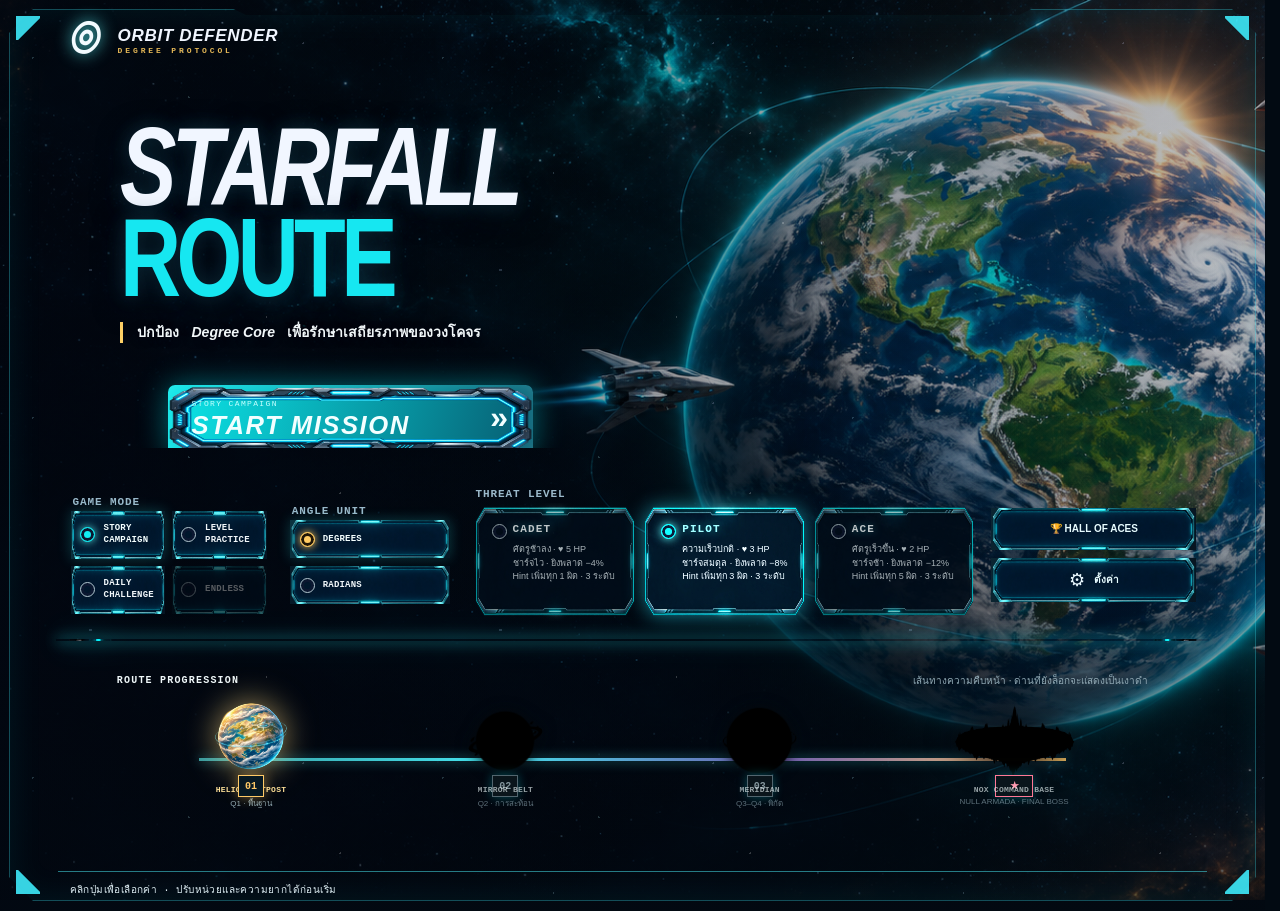
==== game.html @ 6163023e "Add configurable weapon controls Allow players to rebind Value Cannon keys in menu and flight settin" ====
<!doctype html>
<html lang="th">
<head>
  <link rel="icon" type="image/svg+xml" href="assets/favicon.svg">
  <meta charset="utf-8">
  <meta name="viewport" content="width=device-width, initial-scale=1, maximum-scale=1, user-scalable=no">
  <meta name="theme-color" content="#050b14">
  <title>Orbit Defender: Starfall Route · Flight</title>
  <link rel="stylesheet" href="style.css">
  <link rel="stylesheet" href="assets/orbit-interface.css">
</head>
<body class="game-page">
  <div id="orientation-notice" class="orientation-notice" role="status" aria-live="polite"><div><span aria-hidden="true">↻</span><b>หมุนหน้าจอเป็นแนวนอน</b><small>เพื่อเล่น Orbit Defender ได้เต็มหน้าจอ</small></div></div>
  <section id="sound-prompt" class="sound-prompt" role="dialog" aria-modal="true" aria-labelledby="sound-prompt-title">
    <div class="sound-prompt-card"><span class="sound-prompt-icon" aria-hidden="true">♫</span><small>STARFALL ROUTE · FLIGHT SETUP</small><h2 id="sound-prompt-title">เตรียมออกเดินทาง</h2><p id="sound-prompt-copy">กดปุ่มลำโพงเพื่อสลับเสียง จากนั้นเริ่มภารกิจ</p><div id="resume-options" class="resume-options" hidden><small>พบเที่ยวบินที่ยังไม่จบ</small><div><button id="resume-campaign" type="button">เล่นต่อ</button><button id="restart-campaign" type="button">เริ่มแคมเปญใหม่</button></div></div><div id="sound-options" class="sound-options"><small>เสียงเกม</small><div><button id="sound-toggle" class="muted" type="button" aria-label="เปิดเสียง" title="เปิดเสียง" aria-pressed="false"><svg viewBox="0 0 24 24" aria-hidden="true"><path d="M4 10v4h4l5 4V6l-5 4H4Z"/><path class="sound-waves" d="M16 9a5 5 0 0 1 0 6m2-9a9 9 0 0 1 0 12"/><path class="sound-muted" d="M6 19 19 5"/></svg></button><span id="sound-toggle-state">ปิดเสียง</span></div></div><button id="launch-session" type="button">เริ่มภารกิจ ↗</button></div>
  </section>
  <main id="game" class="game-shell">
    <canvas id="arena" aria-label="สนามรบ Orbit Defender"></canvas>
    <div class="vignette"></div>
    <header class="hud-top">
      <div class="brand-lockup"><span class="sigil">◎</span><div><b>ORBIT DEFENDER</b><small>DEGREE PROTOCOL</small></div></div>
      <div class="mission-readout"><span class="live-dot"></span><span id="stage-name">ACADEMY</span><i>/</i><span id="stage-phase">SYSTEM READY</span><i>/</i><span id="difficulty-label">PILOT</span></div>
      <div class="hud-actions"><div class="score-box"><small id="score-label">SCORE</small><b id="score">000000</b></div><div class="pilot-box"><small>HP</small><div class="health-stat"><span class="health-icon" aria-hidden="true">♥</span><b id="pilot-health">3 / 3</b></div></div><div class="energy-box"><div><small>SHOT CHARGE</small><b id="pilot-energy-text">100%</b></div><i><u id="pilot-energy-fill"></u></i></div><div class="shield-box"><small>ARMOR</small><div id="shield-meter" aria-label="เกราะ 0 จาก 3"><svg class="armor-icon" viewBox="0 0 24 24" aria-hidden="true"><path d="M12 2.5 20 5v6.1c0 5.2-3.4 8.4-8 10.4-4.6-2-8-5.2-8-10.4V5l8-2.5Z"/></svg><b id="shield-count">0 / 3</b></div></div><button class="hud-icon flight-reference-toggle" id="flight-reference-toggle" type="button" hidden aria-pressed="true" aria-label="ซ่อนค่ามุมและพิกัดอ้างอิง">◎</button><button id="training-ready" class="training-ready" type="button" hidden>พร้อมรบ ✓</button><button class="hud-icon settings-button" id="settings-open" title="ตั้งค่า" aria-label="เปิดตั้งค่า">⚙</button><button class="hud-icon pause-button" id="pause" title="พักเกม">Ⅱ</button></div>
    </header>
    <section class="flight-settings" id="flight-settings" hidden aria-labelledby="flight-settings-title">
      <div class="flight-settings-card"><header><div><small>ORBIT DEFENDER</small><h2 id="flight-settings-title">ตั้งค่าเกม</h2></div><button id="settings-close" type="button" aria-label="ปิดตั้งค่า">×</button></header>
        <label class="settings-audio-toggle"><span>เสียงทั้งหมด</span><button id="settings-sound-toggle" type="button" aria-pressed="false">ปิดเสียง</button></label>
        <label class="settings-slider"><span>เพลง <b id="music-value"></b></span><input id="music-volume" type="range" min="0" max="100" step="5"></label>
        <label class="settings-slider"><span>เสียงเอฟเฟกต์ <b id="effects-value"></b></span><input id="effects-volume" type="range" min="0" max="100" step="5"></label>
        <label class="settings-motion"><input id="reduced-motion" type="checkbox"><span>ลดการเคลื่อนไหว</span></label>
        <div class="settings-keybind"><b>ปุ่ม Value Cannon</b><div class="value-keybinds"><label>0 <button type="button" class="keybind-button" data-value-key="0">1</button></label><label>1/2 <button type="button" class="keybind-button" data-value-key="1/2">2</button></label><label>√2/2 <button type="button" class="keybind-button" data-value-key="√2/2">3</button></label><label>√3/2 <button type="button" class="keybind-button" data-value-key="√3/2">4</button></label><label>1 <button type="button" class="keybind-button" data-value-key="1">5</button></label></div><small>คลิกขวาที่สวิตช์เพื่อสลับเครื่องหมาย + / −</small></div>
      </div>
    </section>
    <aside id="dev-tools" class="dev-tools" hidden aria-label="เครื่องมือทดสอบสำหรับนักพัฒนา">
      <header><b>DEV TOOLS</b><button id="dev-tools-close" type="button" aria-label="ปิดเครื่องมือทดสอบ">×</button></header>
      <small id="dev-tools-status">F2 · เปิด/ปิดแผง</small>
      <button id="dev-clear-stage" type="button">ผ่านด่านปัจจุบันทันที</button>
      <label>มินิเกมสำหรับทดสอบ<select id="dev-minigame"><option value="trigo_combat.html">Orbital Intercept</option><option value="wiring.html">Wiring</option><option value="radar.html">Radar</option><option value="matching.html">Card Matching</option><option value="satellite_radar.html">Satellite Alignment</option></select></label>
      <button id="dev-launch-minigame" type="button">เปิดมินิเกมที่เลือก</button>
      <div class="dev-result-actions"><button id="dev-minigame-pass" type="button">จำลองว่าผ่าน</button><button id="dev-minigame-fail" type="button">จำลองว่าไม่ผ่าน</button></div>
    </aside>
    <aside class="mission-panel panel" id="mission-panel">
      <div class="panel-heading"><span class="tiny-mark">✦</span> MISSION BRIEF</div>
      <div class="mission-kicker" id="mission-kicker">TRAINING</div>
      <h1 id="mission-title">สถานีวงโคจร</h1>
      <p id="mission-copy">เตรียมยานให้พร้อม นักบิน</p>
      <div class="panel-rule"></div>
      <div class="mission-objective"><span class="objective-glyph">⌖</span><div><small>OBJECTIVE</small><b id="objective">เตรียมพร้อมปฏิบัติการ</b></div></div>
      <div class="wave-line"><span id="progress-label">WAVE PROGRESS</span><b id="progress-text">—</b></div>
      <div class="progress-track"><i id="progress-fill"></i></div>
      <div class="combo-readout"><small>COMBO</small><b id="combo">×0</b><span id="combo-label">BUILD YOUR STREAK</span></div>
      <section id="mission-completion" class="mission-completion" hidden aria-live="polite">
        <b class="completion-status">MISSION COMPLETE</b>
        <p id="completion-copy">เลือกอัปเกรดก่อนออกเดินทาง</p>
        <div class="upgrade-choices" id="upgrade-choices" hidden></div>
        <div class="run-actions" id="run-actions" hidden><button id="continue-run">LEAVE MISSION ↗</button><button id="extract-run">EXTRACT WITH LOOT</button></div>
      </section>
    </aside>
    <aside class="telemetry-panel panel" id="telemetry-panel">
      <div class="panel-heading"><span><span class="tiny-mark">π</span> TRIGONOMETRY INFO</span><button id="telemetry-toggle" type="button" aria-expanded="false">DETAILS ＋</button></div>
      <div class="compact-readout"><b id="compact-angle">000°</b><span>x <i id="compact-x">1</i></span><span>y <i id="compact-y">0</i></span><strong id="compact-quadrant">AXIS</strong></div>
      <div class="telemetry-label" id="telemetry-label">YOUR BEARING / THETA</div>
      <div class="angle-readout"><strong id="angle">000°</strong><span id="angle-unit">BEARING</span></div>
      <div class="coord-readout"><div><small>X / COS θ</small><b id="coord-x">1.00</b></div><div><small>Y / SIN θ</small><b id="coord-y">0.00</b></div></div>
      <div class="exact-readout"><div><small>cos θ</small><b id="cos-exact">1</b></div><div><small>sin θ</small><b id="sin-exact">0</b></div></div>
      <div class="quadrant-readout"><b id="quadrant-text">AXIS / +X</b><span id="quadrant-signs">(+, 0)</span></div>
      <svg class="mini-quadrants" viewBox="0 0 220 124" aria-label="แผนภาพเครื่องหมายของสี่ควอดแรนต์">
        <path class="quad q2" d="M110 62H29A81 81 0 0 1 110-19Z" transform="translate(0 19)"/><path class="quad q1" d="M110 62V-19A81 81 0 0 1 191 62Z" transform="translate(0 19)"/>
        <path class="quad q3" d="M110 62H29A81 81 0 0 0 110 143Z" transform="translate(0 -19)"/><path class="quad q4" d="M110 62V143A81 81 0 0 0 191 62Z" transform="translate(0 -19)"/>
        <path d="M22 62H198M110 8V116" stroke="#75d9f3" stroke-width="1.5"/><path d="M198 62l-7-4v8zM110 8l-4 7h8z" fill="#75d9f3"/>
        <text x="150" y="42">I (+,+)</text><text x="48" y="42">II (−,+)</text><text x="40" y="91">III (−,−)</text><text x="151" y="91">IV (+,−)</text>
      </svg>
      <div class="orbit-status"><span>CORE DEFENSE PILOT</span><b id="orbit-speed">AIM VECTOR · READY</b><small>แตะปุ่มอาวุธเพื่อหันยานและยิง</small></div>
      <div class="telemetry-rule"></div>
      <div class="target-readout"><small id="target-label">TARGET SIGNAL</small><b id="target-data">NO CONTACT</b></div>
      <div class="bearing-bar"><span id="bearing-mark"></span></div>
      <div class="target-foot"><span id="target-angle">LOCKED TO ORBIT</span><span id="target-distance">—</span></div>
    </aside>
    <div class="center-reticle" aria-hidden="true"><i></i><b></b></div>
    <div class="toast" id="toast"></div>
    <div class="weapon-rack" id="weapon-rack" aria-label="แถบเลือกอาวุธสองชนิด"><div class="weapon-strip angle-strip"><b>ANGLE<br>CANNON</b><div class="weapon-cards" id="angle-weapons"></div><span class="weapon-control-hint" title="เลื่อนลูกกลิ้งเพื่อเล็งตามลำดับมุม">↕ ลูกกลิ้ง</span></div><div class="weapon-strip value-strip"><b>VALUE<br>CANNON</b><div class="weapon-cards" id="value-weapons"></div></div></div>
    <aside id="travel-hud" class="travel-hud" hidden aria-live="polite">
      <div><small>DEEP-SPACE INTERCEPT</small><b id="travel-clock">00:28</b></div>
      <div><small>AMMO</small><b id="travel-ammo">8 / 8</b></div>
      <div><small>HULL</small><b id="travel-hull">◆ ◆ ◆</b></div>
      <div><small>HOSTILES</small><b id="travel-hostiles">0</b></div>
      <div><small>ACCURACY</small><b id="travel-accuracy">100%</b></div>
      <button id="resupply-open" type="button">RESUPPLY QUIZ <span>π</span></button>
    </aside>
    <section id="zombie-break" class="zombie-break" hidden aria-label="ช่วงมินิเกมระหว่างภารกิจ">
      <header class="zombie-break-header">
        <span class="minigame-brand"><i>◎</i><b>ORBIT DEFENDER<small>DEGREE PROTOCOL</small></b></span>
        <span id="minigame-title">INTERMISSION · RESTORE OR SURVIVE</span>
        <b id="zombie-clock">00:30</b>
      </header>
      <iframe id="zombie-game" title="มินิเกมระหว่างภารกิจ"></iframe>
    </section>
    <section id="flight-cinematic" class="flight-cinematic" hidden aria-live="polite" aria-label="ฉากยานเดินทางระหว่างดาว">
      <div class="flight-stars" aria-hidden="true"></div>
      <div class="flight-warp-lines" aria-hidden="true"></div>
      <div class="flight-orbit" aria-hidden="true"></div>
      <div class="flight-destination"><img id="flight-planet" alt=""><span id="flight-planet-name"></span></div>
      <div id="flight-ship" class="flight-ship" aria-hidden="true"><img src="assets/interceptor-player.webp" alt=""></div>
      <div class="flight-caption"><small id="flight-caption-kicker">STARFALL ROUTE · FLIGHT TRANSIT</small><b id="flight-caption-title">ARRIVAL</b><span id="flight-caption-copy">กำลังเข้าสู่วงโคจร</span></div>
    </section>
    <section id="quiz-overlay" class="quiz-overlay" hidden aria-labelledby="quiz-title">
      <div class="quiz-card"><div class="quiz-kicker">RESUPPLY TERMINAL <span>FLIGHT PAUSED TO 18%</span></div><h2 id="quiz-title">คำนวณเพื่อเติมกระสุน</h2><p id="quiz-question"></p><div id="quiz-options" class="quiz-options"></div><div id="quiz-feedback" class="quiz-feedback" aria-live="polite"></div><button id="quiz-resume" type="button" disabled>เลือกคำตอบเพื่อกลับสู่การเดินทาง</button></div>
    </section>
    <div class="start-overlay" id="overlay">
      <div class="overlay-grid"></div>
      <div class="brief-box">
        <div class="brief-top"><span class="live-dot"></span> ORBITAL DEFENSE NETWORK <span class="brief-code">OD-07 / 360°</span></div>
        <div class="brief-emblem">◎<span>✦</span></div>
        <div class="eyebrow">STARFALL ROUTE · PRE-FLIGHT BRIEF</div>
        <nav class="flight-flow" aria-label="ลำดับการเตรียมภารกิจ"><span data-flow-step="story">01 <b>STORY</b></span><i></i><span data-flow-step="learn">02 <b>LESSON + DRILLS</b></span><i></i><span data-flow-step="defense">03 <b>DEFENSE</b></span></nav>
        <h2 id="overlay-title">MISSION BRIEFING<span>PRE-FLIGHT CONFIGURATION</span></h2>
        <section class="academy-story" id="academy-story" hidden aria-label="เนื้อเรื่องประจำเลเวล">
          <div class="academy-story-heading"><span><i>◈</i> LEVEL STORY <small id="academy-story-speaker">NOVA</small></span><div class="academy-story-actions"><button id="story-replay" type="button">เล่นฉากเนื้อเรื่องซ้ำ ↗</button><button id="lesson-skip" type="button" hidden>ข้ามการสอน ↗</button><button id="practice-finish-story" type="button" hidden>จบการฝึก</button></div></div>
          <p id="academy-story-line"></p>
        </section>
        <section class="lesson-stage" id="lesson-stage" hidden aria-label="บทเรียนแบบพูดพร้อมภาพวงกลมหนึ่งหน่วย">
          <div class="lesson-circle-panel">
            <small>UNIT CIRCLE · r = 1</small>
            <svg id="lesson-circle" viewBox="0 0 320 260" role="img" aria-label="วงกลมหนึ่งหน่วยแสดงมุมและพิกัด">
              <path id="lesson-quadrant-sector" class="quadrant-sector" d=""/><path class="circle-grid" d="M28 130H292M160 18V242"/><circle class="unit-circle" cx="160" cy="130" r="100"/>
              <path id="lesson-angle-arc" class="angle-arc" d=""/><line id="lesson-radius" class="radius-line" x1="160" y1="130" x2="248" y2="130"/>
              <line id="lesson-projection-x" class="coordinate-projection" x1="160" y1="130" x2="248" y2="130"/><line id="lesson-projection-y" class="coordinate-projection" x1="248" y1="130" x2="248" y2="130"/>
              <circle class="circle-center" cx="160" cy="130" r="3"/><circle id="lesson-x-coordinate" class="coordinate-marker" cx="248" cy="130" r="3"/><circle id="lesson-y-coordinate" class="coordinate-marker" cx="160" cy="130" r="3"/><circle id="lesson-point" class="lesson-point" cx="248" cy="130" r="7"/>
              <text class="axis-label" x="296" y="135">x</text><text class="axis-label" x="166" y="17">y</text>
              <text id="lesson-angle-label" class="diagram-label" x="207" y="114">θ = 0°</text><text id="lesson-quadrant-label" class="quadrant-label" x="205" y="85"></text><text id="lesson-coordinate-label" class="diagram-label" x="160" y="250" text-anchor="middle">(x, y) = (1, 0)</text><g id="lesson-reference-labels" class="lesson-reference-labels" aria-hidden="true"></g>
            </svg>
            <div class="lesson-formula"><span>x = cos θ</span><span>y = sin θ</span></div>
          </div>
        </section>
        <aside class="academy-astra" id="academy-astra" hidden aria-label="ผู้ช่วยสอน Astra">
          <div class="academy-astra-portrait" role="img" aria-label="Astra ผู้ช่วย AI ประจำยาน"></div>
          <div class="lesson-speaking-panel">
            <div class="lesson-speaking-heading"><span>ASTRA · FLIGHT INSTRUCTOR</span><b id="lesson-step-count">ประโยค 1 / 3</b></div>
            <p id="lesson-speaking-line" aria-live="polite"></p>
            <div class="lesson-speaking-controls"><button id="lesson-prev" type="button">← ก่อนหน้า</button><button id="lesson-next" type="button">ประโยคถัดไป →</button></div>
          </div>
        </aside>
        <section class="result-visual" id="result-visual" hidden aria-label="สรุปผลการเล่น">
          <div class="result-hero"><img src="assets/degree-core-planet.png" alt="Degree Core"><div><small>FLIGHT REPORT</small><b id="result-status">RUN COMPLETE</b><span id="result-loot"></span></div></div>
          <div class="result-metrics">
            <article><span class="metric-icon score-icon">✦</span><small>SCORE</small><b id="result-score">0</b></article>
            <article><span class="metric-icon mission-icon">◎</span><small>MISSIONS</small><b id="result-missions">0</b></article>
            <article><span class="metric-icon accuracy-icon">⌖</span><small>WEAPON MATCH</small><b id="result-accuracy">0%</b></article>
            <article><span class="metric-icon mini-icon">▣</span><small>MINIGAMES</small><b id="result-minigames">0 / 0</b></article>
          </div>
          <div class="result-feedback"><article class="strength-card"><b><span>✓</span> ทำได้ดี</b><p id="result-strength"></p></article><article class="improve-card"><b><span>↗</span> ควรปรับปรุง</b><p id="result-improve"></p></article></div>
        </section>
        <div class="mission-art" id="mission-art" hidden></div>
        <div class="tutorial-tools" id="tutorial-tools" hidden></div>
        <p id="overlay-copy">กำลังรับข้อมูลดาวและวัตถุประสงค์ภารกิจ...</p>
        <div class="lesson-art" id="lesson-art" hidden></div>
        <div class="brief-controls"><span>ปกป้อง Degree Core</span><span>เป้าใกล้ที่สุดถูกเลือกอัตโนมัติ · คลิกยานเพื่อล็อกเป้าอื่น</span><span>เลือกมุมหรือค่าที่ตรงกับสัญญาณเพื่อยิง</span></div>
        <button id="retry-wave" class="retry-button" hidden>เล่น Wave นี้อีกครั้ง</button>
        <button id="cancel-mission" class="cancel-mission-button" type="button" hidden>ยกเลิกภารกิจ</button>
        <button id="training-continue" class="training-continue" type="button" hidden>ฝึกสุ่มต่อ ↻</button><button id="launch" class="launch-button"><span>เริ่มแคมเปญ</span><b>↗</b></button>
        <div class="brief-foot">STARFALL ROUTE &nbsp;·&nbsp; QUADRANT FLIGHT SYSTEMS</div>
      </div>
    </div>
    <div id="auto-hint" class="auto-hint" hidden aria-live="polite"></div>
    <section id="story-dialog" class="story-dialog" hidden aria-modal="true" role="dialog" aria-labelledby="story-speaker">
      <div class="story-backdrop" aria-hidden="true"></div>
      <div class="story-stage">
        <div class="story-console-frame" aria-hidden="true"></div>
        <header class="story-console-heading"><span class="story-brand-mark">◎</span><b>ORBIT DEFENDER<small>DEGREE PROTOCOL</small></b><strong>STORY</strong><span class="story-console-code">STARFALL ROUTE · OD-07</span></header>
        <div class="story-art" aria-hidden="true"></div>
        <div class="story-cast" aria-hidden="true">
          <div class="story-portrait pilot" data-character="NOVA"></div>
          <div class="story-portrait ai" data-character="ASTRA"></div>
          <div class="story-portrait overlord" data-character="NOX"></div>
        </div>
        <div class="story-tools"><button id="story-history-toggle" type="button" aria-label="ดูประวัติการสนทนา" title="ดูประวัติการสนทนา" aria-expanded="false"><svg viewBox="0 0 24 24" aria-hidden="true"><path d="M4 5h16M4 10h16M4 15h10M4 20h8"/></svg></button><button id="story-home" type="button" aria-label="กลับหน้าเมนู" title="กลับหน้าเมนู"><svg viewBox="0 0 24 24" aria-hidden="true"><path d="m3 11 9-8 9 8M5 10v10h14V10M9 20v-6h6v6"/></svg></button><button id="story-sound-toggle" type="button" class="muted" aria-label="เปิดเสียง" title="เปิดเสียง" aria-pressed="false"><svg viewBox="0 0 24 24" aria-hidden="true"><path d="M4 10v4h4l5 4V6l-5 4H4Z"/><path class="sound-waves" d="M16 9a5 5 0 0 1 0 6m2-9a9 9 0 0 1 0 12"/><path class="sound-muted" d="m17 9 5 6m0-6-5 6"/></svg></button></div>
        <div class="story-dialogue">
          <div class="story-speaker-row"><span class="story-speaker-mark">◈</span><b id="story-speaker">NOVA</b><small id="story-scene">STORY SCENE</small></div>
          <p id="story-line" aria-live="polite"></p>
          <button id="story-next" type="button">แตะเพื่อไปต่อ <span>↗</span></button>
        </div>
        <section id="story-history-popup" class="story-history-popup" hidden role="dialog" aria-modal="true" aria-labelledby="story-history-title"><div class="story-history-card"><header><b id="story-history-title">ประวัติการสนทนา</b><button id="story-history-close" class="story-history-close" type="button" aria-label="ปิดประวัติ">×</button></header><div id="story-history" class="story-history" aria-label="รายการบทสนทนาที่ผ่านมา"></div></div></section>
        <nav class="story-route" aria-label="เส้นทางแคมเปญ"><span><img src="assets/planet-helios-outpost.webp" alt=""><b>01</b></span><i></i><span><img src="assets/planet-mirror-belt.webp" alt=""><b>02</b></span><i></i><span><img src="assets/planet-shattered-meridian.webp" alt=""><b>03</b></span><i></i><span class="route-boss"><img src="assets/nox-command-base.png" alt=""><b>NOX</b></span></nav>
      </div>
    </section>
  </main>
  <script src="game.js"></script>
</body>
</html>
---- style.css ----
:root{--bg:#050b14;--panel:rgba(8,17,28,.82);--line:rgba(110,158,179,.25);--mint:#7ef0cf;--cyan:#67cde8;--gold:#ffd27b;--red:#ff6178;--text:#e8f3f2;--muted:#8298a7;--mono:Consolas,'Courier New',monospace;--sans:'Segoe UI',Tahoma,Arial,sans-serif}
*{box-sizing:border-box}html,body{margin:0;width:100%;height:100%;overflow:hidden;background:var(--bg);color:var(--text);font-family:var(--sans);user-select:none}button{font:inherit;color:inherit}.game-shell{position:relative;width:100vw;height:100dvh;min-height:480px;overflow:hidden;background:radial-gradient(ellipse at 50% 55%,#0d2030,#050b14 67%)}#arena{position:absolute;inset:0;width:100%;height:100%;display:block}.vignette{position:absolute;inset:0;pointer-events:none;background:radial-gradient(ellipse at center,transparent 35%,#02060ab5 100%),linear-gradient(180deg,#03070b88,transparent 18%,transparent 78%,#02070caa)}.hud-top{position:absolute;z-index:2;top:0;left:0;right:0;height:74px;padding:0 29px;display:flex;align-items:center;justify-content:space-between;background:linear-gradient(180deg,#03070be8,#06101bc7);border-bottom:1px solid #83b6c426;box-shadow:0 10px 38px #0005}.brand-lockup{display:flex;align-items:center;gap:11px;min-width:260px}.sigil{width:36px;height:36px;border:1px solid var(--mint);border-radius:50%;display:grid;place-items:center;color:var(--mint);font-size:26px;line-height:1;text-shadow:0 0 15px #7ef0cfaa}.brand-lockup b,.brand-lockup small{display:block;font-family:var(--mono);letter-spacing:.1em}.brand-lockup b{font-size:12px}.brand-lockup small{margin-top:4px;font-size:9px;color:var(--muted)}.mission-readout{display:flex;align-items:center;gap:10px;font:10px var(--mono);letter-spacing:.12em;color:#b8c9ce}.mission-readout i{color:#506574;font-style:normal}.live-dot,.status-pip{display:inline-block;width:7px;height:7px;border-radius:50%;background:var(--mint);box-shadow:0 0 12px var(--mint);animation:blink 1.6s infinite}.hud-actions{min-width:310px;display:flex;align-items:center;justify-content:flex-end;gap:17px}.score-box,.hull-box{display:flex;align-items:center;gap:8px}.score-box small,.hull-box small{font:9px var(--mono);letter-spacing:.12em;color:var(--muted)}.score-box b{font:14px var(--mono);color:var(--gold);letter-spacing:.05em}.hull-box b{font:13px var(--mono);color:var(--red);letter-spacing:2px}.hud-icon{height:34px;min-width:38px;padding:0 8px;background:#0c1a26;border:1px solid var(--line);border-radius:5px;color:var(--mint);cursor:pointer;font:16px var(--mono)}.hud-icon span{display:block;font:7px var(--mono);letter-spacing:.1em}.pause-button{font-size:14px}.panel{position:absolute;z-index:2;top:100px;width:236px;padding:16px 16px 14px;background:linear-gradient(145deg,#0a1522df,#07111ddd);border:1px solid var(--line);box-shadow:0 12px 30px #0005;backdrop-filter:blur(6px);clip-path:polygon(0 0,calc(100% - 12px) 0,100% 12px,100% 100%,12px 100%,0 calc(100% - 12px))}.mission-panel{left:24px}.telemetry-panel{right:24px}.panel-heading{display:flex;align-items:center;gap:8px;padding-bottom:11px;border-bottom:1px solid #97b4bd22;font:9px var(--mono);letter-spacing:.12em;color:#a4b7c1}.tiny-mark{color:var(--mint);font-size:13px}.mission-kicker,.telemetry-label{margin-top:14px;font:9px var(--mono);letter-spacing:.16em;color:var(--gold)}.mission-panel h1{font-size:20px;font-weight:500;margin:6px 0 5px}.mission-panel p{min-height:40px;margin:0;color:#a0b1bc;font-size:12px;line-height:1.65}.panel-rule,.telemetry-rule{height:1px;background:#8aaeba26;margin:12px 0}.mission-objective{display:flex;align-items:center;gap:9px}.objective-glyph{width:25px;height:25px;border:1px solid #7ef0cf66;border-radius:50%;display:grid;place-items:center;color:var(--mint)}.mission-objective small,.mission-objective b{display:block}.mission-objective small,.wave-line,.combo-readout small{font:8px var(--mono);letter-spacing:.12em;color:var(--muted)}.mission-objective b{font-size:11px;font-weight:500;margin-top:4px}.wave-line{display:flex;justify-content:space-between;margin-top:14px}.wave-line b{color:var(--mint);font-weight:500}.progress-track{height:3px;margin-top:6px;background:#273846}.progress-track i{display:block;width:0;height:100%;background:var(--mint);box-shadow:0 0 9px var(--mint);transition:width .2s}.combo-readout{display:flex;align-items:baseline;gap:8px;margin-top:14px}.combo-readout b{font:17px var(--mono);color:var(--gold)}.combo-readout span{font:8px var(--mono);letter-spacing:.06em;color:#748995}.telemetry-label{color:var(--muted)}.angle-readout{display:flex;align-items:baseline;gap:8px;margin:3px 0 8px}.angle-readout strong{font:36px var(--mono);letter-spacing:-.07em;color:var(--mint);text-shadow:0 0 18px #7ef0cf44}.angle-readout span{font:9px var(--mono);color:var(--muted)}.coord-readout{display:grid;grid-template-columns:1fr 1fr;gap:8px}.coord-readout div{padding:8px 9px;background:#a3d4d40a;border:1px solid #9ed6d51a}.coord-readout small,.target-readout small{display:block;font:8px var(--mono);letter-spacing:.12em;color:var(--muted)}.coord-readout b{display:block;margin-top:4px;color:#d6e8e4;font:13px var(--mono)}.target-readout b{display:block;margin-top:5px;font:12px var(--mono);color:var(--gold)}.bearing-bar{height:3px;position:relative;margin-top:12px;background:linear-gradient(90deg,#67cde844,#7ef0cf,#67cde844)}.bearing-bar span{position:absolute;top:-4px;left:50%;width:2px;height:11px;background:var(--gold);box-shadow:0 0 8px var(--gold);transition:left .1s}.target-foot{display:flex;justify-content:space-between;margin-top:7px;color:var(--muted);font:8px var(--mono)}.center-reticle{position:absolute;z-index:1;top:50%;left:50%;width:27px;height:27px;transform:translate(-50%,-50%);opacity:.38;pointer-events:none}.center-reticle i,.center-reticle b{position:absolute;background:#82d8d4}.center-reticle i{width:1px;height:27px;left:13px}.center-reticle b{height:1px;width:27px;top:13px}.bottom-hud{position:absolute;z-index:2;bottom:0;left:0;right:0;min-height:63px;padding:0 25px;display:flex;align-items:center;justify-content:space-between;gap:16px;background:linear-gradient(0deg,#03080ded,#07121dbb);border-top:1px solid #83b6c426}.controls-legend{display:flex;align-items:center;gap:14px;color:#a9b8bf;font:8px var(--mono);letter-spacing:.08em}.legend-title{color:var(--muted);margin-right:4px}.controls-legend kbd,.brief-controls kbd{font:9px var(--mono);padding:4px 6px;border:1px solid #7192a355;border-bottom-width:2px;border-radius:3px;color:#e7f4f1;background:#152432;margin-right:4px}.status-line{display:flex;align-items:center;gap:8px;font:8px var(--mono);letter-spacing:.07em;color:var(--muted)}.status-line b{font-weight:500;color:#b9cbc9}.status-line>span:last-child{padding-left:8px;border-left:1px solid #49617088}.toast{position:absolute;z-index:5;top:88px;left:50%;transform:translate(-50%,-8px);padding:9px 15px;background:#0b1c28ee;border:1px solid #7ef0cf66;box-shadow:0 0 24px #7ef0cf16;color:var(--mint);font:10px var(--mono);letter-spacing:.05em;opacity:0;pointer-events:none;transition:.18s}.toast.show{opacity:1;transform:translate(-50%,0)}.start-overlay{position:absolute;z-index:4;inset:0;display:grid;place-items:center;background:#020812c9;backdrop-filter:blur(5px);transition:opacity .35s,visibility .35s}.start-overlay.hidden{opacity:0;visibility:hidden;pointer-events:none}.overlay-grid{position:absolute;inset:0;opacity:.17;background-image:linear-gradient(#5896a222 1px,transparent 1px),linear-gradient(90deg,#5896a222 1px,transparent 1px);background-size:64px 64px;mask-image:radial-gradient(ellipse,#000 0,transparent 72%)}.brief-box{position:relative;width:min(540px,calc(100vw - 32px));padding:25px 35px 21px;text-align:center;border:1px solid #74b8bb55;background:linear-gradient(145deg,#0d1b2af5,#08121ff7);box-shadow:0 22px 100px #000b,0 0 55px #51d5c00e;clip-path:polygon(0 0,calc(100% - 22px) 0,100% 22px,100% 100%,22px 100%,0 calc(100% - 22px))}.brief-top{display:flex;align-items:center;gap:8px;text-align:left;font:8px var(--mono);letter-spacing:.1em;color:#a4b8c1}.brief-top .live-dot{width:6px;height:6px}.brief-code{margin-left:auto;color:#6e8491}.brief-emblem{position:relative;margin:25px auto 12px;width:72px;height:72px;border:1px solid #7ef0cf88;border-radius:50%;display:grid;place-items:center;color:var(--mint);font:50px var(--sans);text-shadow:0 0 26px #7ef0cf55;box-shadow:0 0 30px #7ef0cf12,inset 0 0 24px #7ef0cf10}.brief-emblem span{position:absolute;right:-4px;top:0;font-size:14px;color:var(--gold)}.eyebrow{font:9px var(--mono);letter-spacing:.19em;color:var(--gold)}.brief-box h2{margin:9px 0 0;font:600 clamp(22px,4vw,30px) var(--mono);letter-spacing:.02em}.brief-box h2 span{display:block;margin-top:5px;color:var(--mint);font-size:14px;letter-spacing:.18em}.brief-box p{margin:14px 0 19px;font-size:13px;line-height:1.7;color:#a7bac2}.brief-controls{display:flex;justify-content:center;flex-wrap:wrap;gap:12px;color:#a9bac2;font:9px var(--mono)}.launch-button{display:flex;justify-content:space-between;align-items:center;width:100%;margin-top:21px;padding:13px 15px;border:1px solid var(--mint);background:linear-gradient(90deg,#7ef0cf1b,#67cde808);color:var(--mint);cursor:pointer;font-size:13px;letter-spacing:.08em;transition:.18s}.launch-button b{font:19px var(--mono)}.launch-button:hover{background:#7ef0cf2b;box-shadow:0 0 24px #7ef0cf20}.brief-foot{margin-top:17px;font:8px var(--mono);letter-spacing:.08em;color:#627b88}.touch-controls{display:none}.screen-flash{position:absolute;z-index:1;inset:0;pointer-events:none;background:#ff506033;opacity:0}.screen-flash.hit{animation:flash .3s ease-out}.boss-warning{color:var(--red)!important;text-shadow:0 0 12px #ff617866}@keyframes blink{50%{opacity:.35}}@keyframes flash{0%{opacity:.8}100%{opacity:0}}
@media(max-width:950px){.hud-top{padding:0 16px}.brand-lockup{min-width:0}.mission-readout{font-size:9px}.panel{width:200px;padding:12px}.mission-panel{left:12px}.telemetry-panel{right:12px}.bottom-hud{padding:0 13px}.controls-legend{gap:8px}.legend-title{display:none}.status-line>span:last-child{display:none}}
@media(max-width:650px){.game-shell{min-height:100dvh}.hud-top{height:59px;padding:0 10px}.sigil{width:29px;height:29px;font-size:21px}.brand-lockup{gap:7px}.brand-lockup b{font-size:9px}.brand-lockup small{font-size:7px}.mission-readout{display:none}.hud-actions{min-width:0;gap:8px}.score-box,.hull-box{display:block;text-align:right}.score-box small,.hull-box small{font-size:7px}.score-box b{display:block;font-size:10px;margin-top:3px}.hull-box b{display:block;font-size:10px;margin-top:3px;white-space:nowrap}.hud-icon{height:30px;min-width:31px;font-size:14px;padding:0 4px}.hud-icon span{font-size:6px}.panel{top:70px;width:calc(50% - 17px);padding:9px 9px 8px}.mission-panel{left:8px}.telemetry-panel{right:8px}.panel-heading{font-size:7px;padding-bottom:7px;gap:5px}.mission-kicker,.telemetry-label{font-size:7px;margin-top:8px}.mission-panel h1{font-size:14px;margin:4px 0}.mission-panel p{font-size:9px;line-height:1.45;min-height:32px}.panel-rule,.telemetry-rule{margin:7px 0}.mission-objective{gap:5px}.objective-glyph{width:19px;height:19px;font-size:11px}.mission-objective small,.wave-line,.combo-readout small{font-size:6px}.mission-objective b{font-size:8px}.wave-line{margin-top:8px}.progress-track{margin-top:4px}.combo-readout{margin-top:8px;gap:5px}.combo-readout b{font-size:12px}.combo-readout span{font-size:6px}.angle-readout strong{font-size:25px}.angle-readout span{font-size:7px}.coord-readout{gap:4px}.coord-readout div{padding:5px}.coord-readout small,.target-readout small{font-size:6px}.coord-readout b,.target-readout b{font-size:9px}.target-readout b{margin-top:4px}.bearing-bar{margin-top:8px}.target-foot{font-size:6px;margin-top:5px}.bottom-hud{min-height:78px;padding:7px 10px 8px;display:block}.controls-legend{display:none}.status-line{justify-content:center;font-size:7px;height:17px}.touch-controls{display:flex;justify-content:center;gap:14px;margin-top:7px}.touch-controls button{width:42px;height:34px;border:1px solid #6da1a255;border-radius:5px;background:#102132;color:var(--mint);font:14px var(--mono);touch-action:none}.touch-controls button[data-control="fire"]{color:var(--gold)}.brief-box{padding:19px 18px 16px}.brief-top{font-size:7px}.brief-emblem{width:58px;height:58px;font-size:39px;margin:18px auto 10px}.brief-box p{font-size:11px;margin:11px 0 15px}.brief-controls{gap:8px;font-size:7px}.brief-controls kbd{font-size:7px;padding:3px 4px}.launch-button{margin-top:17px;padding:11px 12px;font-size:12px}.brief-foot{font-size:6px}.toast{top:63px;max-width:85vw;white-space:nowrap;font-size:8px}.center-reticle{display:none}}
.reference-panel{top:auto;right:24px;bottom:82px;width:236px}.ref-equation{display:flex;justify-content:space-between;align-items:baseline;gap:8px;margin-top:10px}.ref-equation b{font:12px var(--mono);color:var(--mint)}.ref-equation span,.ref-note{font-size:9px;color:var(--muted)}.ref-quadrants{display:grid;grid-template-columns:1fr 1fr;gap:6px;margin-top:12px}.ref-quadrants span{padding:6px;background:#ffffff08;font:9px var(--mono);color:#c6d7dc}.ref-note{margin-top:10px;line-height:1.5}.upgrade-choices{display:grid;grid-template-columns:repeat(3,1fr);gap:8px;margin:14px 0}.upgrade-choice{padding:9px 7px;background:#0b1b28;border:1px solid #7295a14d;color:#c9dcdd;cursor:pointer;font:9px var(--mono);letter-spacing:.02em}.upgrade-choice b{display:block;margin-bottom:5px;color:var(--gold);font-size:9px}.upgrade-choice:hover{border-color:var(--mint);background:#73e0c10c}.upgrade-choice:active{transform:translateY(1px)}.upgrade-choices[hidden]{display:none}
@media(max-width:650px){.reference-panel{top:auto;right:8px;bottom:87px;width:min(236px,calc(100% - 16px))}.ref-equation span{font-size:7px}.ref-equation b{font-size:10px}.ref-quadrants span{font-size:8px}.ref-note{font-size:7px}.upgrade-choices{gap:5px;margin:9px 0}.upgrade-choice{padding:7px 4px;font-size:7px}.upgrade-choice b{font-size:7px}.touch-controls{gap:7px}.touch-controls button{width:36px;height:31px;font-size:12px}}
.deploy-button{border:1px solid #7ef0cf66;border-radius:3px;background:#102b2c;color:var(--mint);padding:4px 8px;font:8px var(--mono);cursor:pointer;letter-spacing:.06em}.deploy-button:hover{background:#1b4540}
.retry-button{width:100%;margin-top:11px;padding:9px;border:1px solid #d8a55a66;background:#f4c76a0b;color:var(--gold);font:9px var(--mono);letter-spacing:.08em;cursor:pointer}.retry-button:hover{background:#f4c76a19;border-color:var(--gold)}
.learning-panel{top:auto;left:24px;bottom:88px;width:236px;padding:13px 15px}.learn-goal{display:flex;gap:9px;align-items:flex-start;margin-top:10px;color:#d2e2e4;font-size:11px;line-height:1.45}.learn-goal b{flex:none;color:#82f174;font-size:15px;text-shadow:0 0 10px #82f17455}.exact-readout{display:grid;grid-template-columns:1fr 1fr;gap:8px;margin-top:8px}.exact-readout div{padding:7px 9px;background:#071b2a;border:1px solid #56cce344}.exact-readout small{display:block;color:#91aeb8;font:9px var(--mono)}.exact-readout b{display:block;margin-top:4px;color:#edf6ff;font:15px var(--mono)}.quadrant-readout{display:flex;justify-content:space-between;align-items:center;margin-top:8px;padding:7px 9px;border:1px solid #ffd85b88;border-radius:4px;color:var(--gold);font:10px var(--mono)}.quadrant-readout span{color:#d6e8e4}.mini-quadrants{display:block;width:100%;height:100px;margin:6px auto 2px}.mini-quadrants text{font:10px var(--mono);fill:#bdeeff;text-anchor:middle}.mini-quadrants .q1{fill:#ffd64a1c;stroke:#ffd64a88}.mini-quadrants .q2,.mini-quadrants .q3,.mini-quadrants .q4{fill:#63dffc08;stroke:#63dffc44}.degree-entry{display:block;margin-top:7px}.degree-entry>span{display:block;margin-bottom:5px;color:#9ab3be;font:8px var(--mono);letter-spacing:.1em}.degree-entry>div{display:flex;gap:6px}.degree-entry input{min-width:0;width:100%;padding:7px 8px;background:#06101b;border:1px solid #5bbbd566;color:#e9faff;font:12px var(--mono);outline:none}.degree-entry input:focus{border-color:var(--mint);box-shadow:0 0 9px #7ef0cf22}.degree-entry button{padding:0 10px;border:1px solid #ffd27b88;background:#ffd27b12;color:var(--gold);font:9px var(--mono);cursor:pointer}.touch-controls{gap:7px}.touch-controls button[data-bearing-step]{width:54px;font-size:11px}.telemetry-panel{width:250px;padding:13px 14px}.bottom-hud{gap:8px}.controls-legend{gap:9px;font-size:7px}.status-line{font-size:7px}
@media(max-height:760px) and (min-width:651px){.panel{top:82px;padding:10px 12px}.learning-panel{top:auto;bottom:72px}.telemetry-panel{max-height:calc(100vh - 150px);overflow:auto}.mini-quadrants{height:78px}.learn-goal{margin-top:7px;font-size:10px}.degree-entry{margin-top:4px}.angle-readout strong{font-size:29px}}
@media(max-width:950px){.learning-panel{left:12px;width:200px}.telemetry-panel{width:220px}.mini-quadrants{height:78px}}
@media(max-width:650px){.learning-panel{top:auto;left:8px;bottom:88px;width:calc(50% - 17px);padding:7px 8px}.learn-goal{font-size:7px;gap:5px;margin-top:5px}.learn-goal b{font-size:10px}.telemetry-panel{width:calc(50% - 17px);max-height:calc(100dvh - 165px);overflow:auto}.exact-readout{gap:4px;margin-top:5px}.exact-readout div{padding:4px}.exact-readout small{font-size:6px}.exact-readout b{font-size:10px;margin-top:2px}.quadrant-readout{font-size:7px;padding:4px}.mini-quadrants{height:48px;margin:2px auto}.mini-quadrants text{font-size:9px}.degree-entry>span{font-size:6px;margin-bottom:3px}.degree-entry input{padding:4px;font-size:9px}.degree-entry button{font-size:7px;padding:0 6px}.telemetry-panel .angle-readout strong{font-size:21px}.touch-controls button[data-bearing-step]{width:39px;font-size:9px}.touch-controls{gap:4px}}
.orbit-status{margin-top:9px;padding:8px;background:#071b2a;border:1px solid #56cce344}.orbit-status span,.orbit-status b,.orbit-status small{display:block}.orbit-status span{font:8px var(--mono);letter-spacing:.12em;color:var(--gold)}.orbit-status b{margin-top:4px;font:11px var(--mono);color:var(--mint)}.orbit-status small{margin-top:5px;color:#a6bac2;font-size:9px;line-height:1.45}
@media(max-width:650px){.orbit-status{margin-top:5px;padding:5px}.orbit-status span{font-size:6px}.orbit-status b{font-size:8px;margin-top:2px}.orbit-status small{font-size:7px;margin-top:3px}}
.unit-select{display:flex;justify-content:center;align-items:center;gap:7px;margin:10px 0 2px;color:#8298a7;font:8px Consolas,monospace;letter-spacing:.09em}.unit-select button{padding:6px 9px;border:1px solid #688b9666;background:#071522;color:#a9c2cb;font:10px Consolas,monospace;cursor:pointer}.unit-select button.active{border-color:#7ef0cf;color:#7ef0cf;background:#7ef0cf16;box-shadow:0 0 10px #7ef0cf22}.weapon-rack{position:absolute;z-index:3;left:50%;bottom:70px;transform:translateX(-50%);display:flex;justify-content:center;gap:7px;max-width:min(650px,70vw);overflow-x:auto;padding:7px 9px;background:#06101bd9;border:1px solid #5fcce655;clip-path:polygon(0 0,calc(100% - 9px) 0,100% 9px,100% 100%,9px 100%,0 calc(100% - 9px));backdrop-filter:blur(6px)}.weapon-rack[hidden]{display:none}.weapon-card{flex:none;min-width:75px;height:55px;padding:4px 7px;background:#0b1928;border:1px solid color-mix(in srgb,var(--weapon) 40%,transparent);color:#dcecf3;cursor:pointer;text-align:center}.weapon-card small,.weapon-card span{display:block;font:7px Consolas,monospace;color:#8ea7b5;white-space:nowrap}.weapon-card b{display:block;margin:2px 0;color:var(--weapon);font:14px Consolas,monospace;text-shadow:0 0 10px color-mix(in srgb,var(--weapon) 35%,transparent)}.weapon-card.selected{border-color:var(--weapon);background:color-mix(in srgb,var(--weapon) 14%,#081522);box-shadow:0 0 15px color-mix(in srgb,var(--weapon) 28%,transparent),inset 0 0 12px color-mix(in srgb,var(--weapon) 10%,transparent)}.run-actions{display:flex;gap:9px;margin-top:15px}.run-actions[hidden]{display:none}.run-actions button{flex:1;min-height:43px;padding:8px;border:1px solid #78e3d388;background:#0c292b;color:#7ef0cf;font:10px Consolas,monospace;letter-spacing:.05em;cursor:pointer}.run-actions button:last-child{border-color:#ffd27b88;background:#352718;color:#ffd27b}.run-actions button:hover{filter:brightness(1.25)}.upgrade-choice{min-height:78px;line-height:1.5}.upgrade-choice b{color:var(--gold)!important}.brief-controls span{line-height:1.7}
@media(max-width:650px){.unit-select{font-size:7px;gap:4px}.unit-select button{font-size:8px;padding:5px 6px}.weapon-rack{bottom:84px;max-width:96vw;width:max-content;justify-content:flex-start;gap:4px;padding:5px}.weapon-card{min-width:55px;height:47px;padding:3px 4px}.weapon-card small,.weapon-card span{font-size:6px}.weapon-card b{font-size:11px}.run-actions{gap:6px;margin-top:10px}.run-actions button{font-size:8px;padding:6px;min-height:36px}.upgrade-choice{min-height:70px;font-size:7px}}
.unit-select[hidden]{display:none}
.weapon-rack{bottom:68px;width:min(860px,82vw);max-width:none;display:flex;flex-direction:column;gap:4px;clip-path:none;border:1px solid #58ddff77;padding:6px 9px;background:linear-gradient(110deg,#071421ed,#071d2ae8);box-shadow:0 0 24px #28c7ff18;}
.weapon-strip{display:flex;align-items:center;gap:7px;min-height:47px;}
.weapon-strip> b{flex:none;width:67px;color:#8bb3c4;font:9px/1.3 Consolas,monospace;letter-spacing:.08em;text-align:center;}
.angle-strip> b{color:#69e2ff}.value-strip> b{color:#ffd27b}
.weapon-cards{display:flex;gap:5px;overflow-x:auto;overflow-y:hidden;scrollbar-width:thin;scrollbar-color:#3b8595 #07121c;flex:1;min-width:0;padding:2px;}
.weapon-card{min-width:48px;width:48px;height:42px;padding:2px 3px;border-radius:3px;}
.weapon-card small,.weapon-card span{font-size:6px;letter-spacing:-.02em}
.weapon-card b{font-size:14px}
.weapon-cooldown{display:flex;align-items:center;gap:10px;height:15px;color:#819daa;font:7px Consolas,monospace;letter-spacing:.08em}
.weapon-cooldown>span{color:#7ef0cf;min-width:78px}.weapon-cooldown>i{height:4px;flex:1;overflow:hidden;background:#102331;border:1px solid #4c879044}.weapon-cooldown>i>u{display:block;width:100%;height:100%;background:linear-gradient(90deg,#56dcff,#7ef0cf);transition:width .08s linear;text-decoration:none}
@media(max-width:650px){.weapon-rack{bottom:77px;width:calc(100vw - 16px);padding:4px 5px;gap:3px}.weapon-strip{min-height:42px;gap:4px}.weapon-strip>b{width:46px;font-size:7px}.weapon-cards{gap:3px}.weapon-card{min-width:43px;width:43px;height:37px;padding:1px}.weapon-card small,.weapon-card span{font-size:5px}.weapon-card b{font-size:11px}.weapon-cooldown{height:12px;font-size:6px;gap:6px}.weapon-cooldown>span{min-width:66px}}
.hud-actions{gap:12px}.pilot-box{display:flex;align-items:center;gap:7px}.pilot-box small{font:9px var(--mono);letter-spacing:.1em;color:#9db0bd}.pilot-box b{font:12px var(--mono);letter-spacing:1px;color:#ff7180;text-shadow:0 0 8px #ff718066}.energy-box{width:116px;display:flex;flex-direction:column;gap:5px}.energy-box>div{display:flex;align-items:center;justify-content:space-between;gap:5px}.energy-box small{color:#8ca8b8;font:7px var(--mono);letter-spacing:.09em}.energy-box b{color:#72eaff;font:10px var(--mono)}.energy-box>i{display:block;height:5px;overflow:hidden;border:1px solid #51c8e566;background:#071522}.energy-box>i>u{display:block;width:100%;height:100%;background:linear-gradient(90deg,#237ca7,#72eaff,#b5fbff);box-shadow:0 0 8px #65eaff88;transition:width .12s linear;text-decoration:none}.energy-box.low>i>u{background:linear-gradient(90deg,#be583b,#ff9271)}
.brief-box{width:min(760px,calc(100vw - 34px));padding:42px 70px 34px;background:linear-gradient(145deg,#071521f2,#081423ee);border:0;clip-path:none;isolation:isolate;}
.brief-box::before{content:"";position:absolute;z-index:-1;inset:-44px -53px;background:url("assets/dialog-frame.png") center/100% 100% no-repeat;pointer-events:none;}
.brief-box .brief-top,.brief-box .brief-emblem,.brief-box .eyebrow,.brief-box h2,.brief-box p,.brief-box .unit-select,.brief-box .difficulty-select,.brief-box .brief-controls,.brief-box .launch-button,.brief-box .brief-foot,.brief-box .lesson-art,.brief-box .upgrade-choices,.brief-box .run-actions,.brief-box .retry-button{position:relative;z-index:1}
.brief-box .brief-emblem{width:54px;height:54px;margin:13px auto 8px;font-size:36px;background:radial-gradient(circle,#3aa5c748,#071421ee 70%);}
.brief-box h2{font-size:clamp(22px,3vw,31px)}.brief-box p{margin:10px auto 13px;max-width:560px}
.difficulty-select{display:flex;align-items:stretch;justify-content:center;gap:8px;margin:13px auto 7px;max-width:610px;flex-wrap:wrap}
.difficulty-select>span{flex-basis:100%;color:#85a5b5;text-align:left;font:8px var(--mono);letter-spacing:.15em;text-transform:uppercase}
.difficulty-select button{flex:1;min-width:145px;display:flex;flex-direction:column;align-items:flex-start;gap:4px;padding:9px 11px;border:1px solid #56a4ba55;background:linear-gradient(135deg,#0b2434,#091521);color:#d9f7ff;text-align:left;cursor:pointer;clip-path:polygon(0 0,calc(100% - 8px) 0,100% 8px,100% 100%,8px 100%,0 calc(100% - 8px));transition:.18s}
.difficulty-select button b{font:10px var(--mono);letter-spacing:.12em}.difficulty-select button small{font-size:9px;color:#8da7b5;line-height:1.4}.difficulty-select button.active{border-color:#77edff;background:linear-gradient(130deg,#124462,#11362f);box-shadow:0 0 22px #5beaff24,inset 0 0 18px #44cced18}.difficulty-select button:hover{filter:brightness(1.25)}
.unit-select{margin:11px 0 4px}.unit-select>span{margin-right:4px}
.lesson-art{width:min(460px,100%);height:150px;margin:8px auto 10px;border:1px solid #56dafa55;background:radial-gradient(ellipse at center,#0c3048,#06101ceF 78%);box-shadow:inset 0 0 24px #3fbef21c,0 0 16px #58cfff14;overflow:hidden}
.lesson-art[hidden]{display:none}.lesson-art svg{width:100%;height:100%;display:block}.lesson-art .quadrant-label{font:8px Consolas,monospace;fill:#8cabb8}.lesson-art .formula-label{font:10px Consolas,monospace;fill:#e6fbff}.lesson-art .active-quad{fill:#ffd27b;filter:drop-shadow(0 0 5px #ffd27b)}
.brief-box .brief-controls{margin-top:10px;gap:10px}
.brief-foot{letter-spacing:.14em;color:#78a2b1}
.mission-readout #difficulty-label{color:#ffd27b;font-size:8px;letter-spacing:.1em}.weapon-card.locked{filter:grayscale(1);opacity:.38;cursor:not-allowed;background:#101a22}.weapon-card.locked b{color:#73818d}.angle-card.locked small,.value-card.locked small{color:#c3a25e}
.brief-box{max-height:calc(100dvh - 70px);overflow-y:auto;scrollbar-width:thin;scrollbar-color:#2a7485 #071522}
.difficulty-select[hidden]{display:none}
.weapon-rack{width:min(1120px,94vw)}
@media(max-width:1200px) and (min-width:651px){.hud-top{padding:0 15px}.brand-lockup{min-width:190px}.hud-actions{gap:7px}.energy-box{width:82px}.score-box small,.pilot-box small,.hull-box small{font-size:7px}.mission-readout{gap:6px;font-size:8px}}
@media(max-width:650px){.hud-actions{gap:5px}.pilot-box{display:block;text-align:right}.pilot-box small{font-size:5px}.pilot-box b{display:block;margin-top:2px;font-size:7px;white-space:nowrap}.energy-box{width:54px;gap:3px}.energy-box small{font-size:4px;letter-spacing:0}.energy-box b{font-size:7px}.energy-box>i{height:4px}.hull-box small{font-size:5px}.brief-box{width:min(590px,calc(100vw - 24px));padding:25px 27px 22px}.brief-box::before{inset:-22px -20px}.brief-box .brief-emblem{width:45px;height:45px;font-size:30px;margin:9px auto 6px}.difficulty-select{gap:5px;margin:9px auto 4px}.difficulty-select>span{font-size:7px}.difficulty-select button{min-width:calc(33% - 4px);padding:7px 6px}.difficulty-select button b{font-size:8px}.difficulty-select button small{font-size:7px}.lesson-art{height:112px;margin:6px auto}.brief-box .brief-controls{font-size:7px;margin-top:6px}}

/* Readability pass: clearer game panels and compact, scroll-free briefing */
.brief-box{box-sizing:border-box;width:min(940px,calc(100vw - 48px));max-height:calc(100dvh - 56px);overflow-x:hidden;overflow-y:auto;padding:30px clamp(34px,6vw,76px) 24px;border:1px solid #59dcff77;background:linear-gradient(145deg,#061421f5,#071a2af2 70%,#07131ff5);box-shadow:0 22px 80px #000b,0 0 45px #12b8e52a,inset 0 0 32px #1a9cbc10;scrollbar-width:thin;scrollbar-color:#267c91 transparent}
.brief-box::before{inset:-12px -14px;background-size:100% 100%;opacity:.24;filter:saturate(1.3)}
.brief-box .brief-emblem{margin:5px auto 5px;width:44px;height:44px;font-size:29px}
.brief-box h2{margin:5px 0 8px;font-size:clamp(23px,2.4vw,34px);line-height:1.15;letter-spacing:.025em}
.brief-box h2 span{margin-top:6px;font-size:10px;letter-spacing:.19em}
.brief-box p{max-width:720px;margin:8px auto 10px;color:#d0e2ea;font-size:14px;line-height:1.75}
.brief-box .brief-top{font-size:9px;letter-spacing:.13em}
.brief-box .eyebrow{font-size:9px;letter-spacing:.2em}
.brief-box .brief-controls{display:flex;justify-content:center;flex-wrap:wrap;gap:8px;margin:8px auto 4px;max-width:760px;color:#bdd2dc;font-size:10px}
.brief-box .brief-controls span{padding:6px 10px;border:1px solid #55d7f533;background:#071d2dcc;line-height:1.35}
.brief-box .brief-foot{margin-top:8px;font-size:8px}
.brief-box .launch-button{min-height:54px;margin-top:8px;font-size:14px;letter-spacing:.05em;box-shadow:0 0 22px #4de5d322}
.brief-box .launch-button:hover{filter:brightness(1.18);box-shadow:0 0 30px #4de5d344}
.lesson-art{width:min(430px,100%);height:112px;margin:8px auto;border-color:#62dfff88;background:radial-gradient(ellipse at center,#10405a,#06101cf5 78%);box-shadow:inset 0 0 28px #3fbef22b,0 0 20px #58cfff22}
.difficulty-select{max-width:760px;margin:9px auto 6px;gap:10px}
.difficulty-select>span{font-size:9px}
.difficulty-select button{min-height:58px;padding:10px 13px;border-radius:3px}
.difficulty-select button b{font-size:11px;color:#83ebff}
.difficulty-select button small{font-size:10px;color:#b0c4cf}
.unit-select{font-size:10px;gap:7px}
.unit-select button{min-height:34px;padding:7px 11px;font-size:11px}
.mission-panel,.learning-panel,.telemetry-panel,.reference-panel{border-color:#50cef555;background:linear-gradient(145deg,#071624eb,#081522e8);box-shadow:0 8px 28px #0005,inset 0 0 24px #27b9dc0b;backdrop-filter:blur(8px)}
.panel-heading{font-size:10px;letter-spacing:.15em;color:#a4eaff}
.mission-kicker,.wave-line,.telemetry-label,.target-readout small{font-size:9px;letter-spacing:.14em}
.mission-panel h1{font-size:clamp(17px,1.35vw,23px);line-height:1.3;color:#f2fbff;text-shadow:0 0 16px #58dfff25}
.mission-panel p,.learn-goal span,.mission-objective b,.orbit-status small{font-size:12px;line-height:1.55;color:#d3e1e9}
.mission-objective{padding:10px 9px;border:1px solid #4ed7ed30;background:#08203188}
.mission-objective small{font-size:8px;letter-spacing:.14em;color:#8ed5e5}
.progress-track{height:7px;border-color:#4fd9eb66;background:#07111b}
.combo-readout b{font-size:18px}.combo-readout span{font-size:8px;color:#a9c3ce}
.angle-readout strong{font-size:clamp(25px,2vw,34px);text-shadow:0 0 18px #7ef0cf44}
.coord-readout>div,.exact-readout>div{padding:7px;border:1px solid #5acbe52a;background:#071a28aa}
.coord-readout small,.exact-readout small{font-size:8px;letter-spacing:.08em;color:#9eb8c6}
.coord-readout b,.exact-readout b{font-size:14px;color:#e8faff}
.quadrant-readout{min-height:30px;font-size:10px}
.orbit-status{padding:9px;border:1px solid #51c9e533;background:#071a28aa}
.orbit-status b{font-size:10px;color:#71eaff}
.target-readout b{font-size:13px;color:#fff}
.weapon-rack{width:min(1240px,96vw);padding:8px 12px;gap:6px;background:linear-gradient(110deg,#061421f5,#082035f2);border-color:#60dcff99;box-shadow:0 8px 28px #0008,0 0 24px #28c7ff20}
.weapon-strip{min-height:50px;gap:10px}
.weapon-strip>b{width:76px;font-size:10px;line-height:1.45}
.weapon-cards{gap:6px}
.weapon-card{min-width:52px;width:52px;height:45px;padding:3px 4px;border-color:color-mix(in srgb,var(--weapon) 58%,transparent);background:linear-gradient(145deg,#102538,#091724);transition:transform .12s,filter .12s,box-shadow .12s}
.weapon-card:hover:not(.locked){transform:translateY(-2px);filter:brightness(1.2)}
.weapon-card small,.weapon-card span{font-size:7px;color:#bfd0d9}
.weapon-card b{font-size:15px}
.weapon-card.locked{opacity:.52}
.weapon-card.locked::after{content:'LOCKED';display:block;color:#ffc966;font:6px Consolas,monospace;letter-spacing:.08em}
.weapon-cooldown{height:18px;font-size:8px}
.weapon-cooldown>span{font-size:8px}
.launch-button,.run-actions button,.retry-button,.hud-icon,.touch-controls button{transition:filter .15s,transform .15s,box-shadow .15s}
.run-actions button{font-size:11px;min-height:48px;letter-spacing:.08em}
.run-actions button:hover,.retry-button:hover,.touch-controls button:hover{transform:translateY(-1px);filter:brightness(1.2);box-shadow:0 0 18px #49dfff33}
.hud-icon{min-width:38px;min-height:38px;border:1px solid #51cfe966;background:#071a28;color:#8ef3ff}
@media(max-height:780px) and (min-width:651px){.brief-box{padding-top:18px;padding-bottom:16px}.brief-box .brief-emblem{display:none}.lesson-art{height:88px;margin:5px auto}.brief-box p{font-size:12px;margin:5px auto}.brief-box .brief-controls{margin:5px auto}.brief-box .brief-foot{margin-top:5px}}
@media(max-width:650px){.brief-box{width:calc(100vw - 24px);max-height:calc(100dvh - 32px);padding:20px 20px 18px}.brief-box::before{inset:-7px -8px}.brief-box p{font-size:12px}.brief-box .brief-controls span{font-size:8px;padding:5px 7px}.brief-box .launch-button{min-height:46px;font-size:12px}.lesson-art{height:100px}.weapon-rack{width:calc(100vw - 16px)}.weapon-strip>b{font-size:7px}.panel-heading{font-size:8px}.mission-panel p,.learn-goal span,.mission-objective b{font-size:10px}}
/* One bespoke cinematic illustration for each academy lesson */
.lesson-art{display:flex;align-items:center;justify-content:center;gap:22px;width:min(650px,100%);height:190px;margin:12px auto 14px;padding:8px 18px;box-sizing:border-box;border:1px solid #55dbff88;background:linear-gradient(100deg,#071522f2,#09243aee 52%,#071421f5);box-shadow:inset 0 0 28px #38bff121,0 0 20px #35c9ee22}
.lesson-art-scene{flex:none;width:160px;height:180px;background-image:linear-gradient(0deg,#03101b33,#03101b05),url("assets/lesson-art-sheet.png");background-repeat:no-repeat;background-size:400% 200%;background-position:var(--scene-position);border-right:1px solid #5edbf544;box-shadow:0 0 24px #21c6f124}
.lesson-art-caption{min-width:0;display:flex;flex-direction:column;gap:12px;text-align:left}
.lesson-art-caption small{font:9px Consolas,monospace;color:#78eddb;letter-spacing:.14em}
.lesson-art-caption b{font:700 clamp(13px,1.35vw,18px)/1.4 Consolas,monospace;color:#f2fbff;text-shadow:0 0 14px #67dfff45}
.lesson-art-caption span{font:8px Consolas,monospace;letter-spacing:.12em;color:#8daab9}
.weapon-rack{width:min(1240px,94vw);padding:6px 10px;gap:4px;background:linear-gradient(105deg,#061421c9,#082035c4);backdrop-filter:blur(3px);border-color:#60dcff88;box-shadow:0 5px 20px #0005,0 0 18px #28c7ff18}
.weapon-strip{min-height:44px}
.weapon-card{background:linear-gradient(145deg,#102538e8,#091724e8)}
@media(max-width:650px){.lesson-art{height:124px;gap:12px;padding:6px 10px;margin:7px auto}.lesson-art-scene{width:100px;height:112px}.lesson-art-caption{gap:7px}.lesson-art-caption small{font-size:7px}.lesson-art-caption b{font-size:11px}.lesson-art-caption span{font-size:6px}}

/* Larger, clearer academy lesson illustration */
.lesson-art{width:min(820px,100%);height:270px;gap:28px;padding:12px 26px;margin:16px auto 18px;border-width:1.5px;background:linear-gradient(100deg,#061522f5,#09243af2 52%,#071421f5);box-shadow:inset 0 0 36px #38bff12b,0 0 28px #35c9ee32}
.lesson-art-scene{width:238px;height:268px;box-shadow:0 0 32px #21c6f14a}
.lesson-art-caption{gap:18px}
.lesson-art-caption small{font-size:11px;letter-spacing:.17em}
.lesson-art-caption b{font-size:clamp(17px,1.6vw,23px);line-height:1.55}
.lesson-art-caption span{font-size:9px;line-height:1.6}
@media(max-width:650px){.lesson-art{width:100%;height:190px;gap:12px;padding:8px 10px;margin:10px auto}.lesson-art-scene{width:150px;height:168px}.lesson-art-caption{gap:10px}.lesson-art-caption small{font-size:7px}.lesson-art-caption b{font-size:12px}.lesson-art-caption span{font-size:6px}}
@media(max-height:780px) and (min-width:651px){.lesson-art{height:215px;margin:8px auto}.lesson-art-scene{width:190px;height:213px}.lesson-art-caption{gap:12px}}

/* Weapon slots show only their learning value; locks remain a small visual mark */
.weapon-card{position:relative;display:flex;align-items:center;justify-content:center;box-sizing:border-box}
.weapon-card small,.weapon-card span{display:none!important}
.weapon-card b{margin:0;font-size:16px;line-height:1.1;white-space:nowrap}
.weapon-card.locked{opacity:.58;filter:saturate(.5);background:linear-gradient(145deg,#182430d9,#0a1520e8)}
.weapon-card.locked b{color:#aebbc4}
.weapon-card.locked::after{content:'';position:absolute;right:4px;top:6px;width:8px;height:7px;border:1px solid #ffd27b;border-radius:1px;opacity:.9}
.weapon-card.locked::before{content:'';position:absolute;right:6px;top:3px;width:4px;height:5px;border:1px solid #ffd27b;border-bottom:0;border-radius:5px 5px 0 0;opacity:.9}
@media(max-width:650px){.weapon-card b{font-size:12px}}

/* Player health as a compact, color-coded HUD bar */
.pilot-box{width:106px;display:flex;flex-direction:column;align-items:stretch;gap:5px}
.pilot-hp-head{display:flex;align-items:center;justify-content:space-between;gap:5px}
.pilot-hp-head small{font:8px var(--mono);letter-spacing:.1em;color:#9db0bd}
.pilot-hp-head b{font:10px var(--mono);letter-spacing:.05em;color:#ff8a9a;text-shadow:0 0 8px #ff718066}
.pilot-box>i{display:block;height:7px;overflow:hidden;border:1px solid #ff718066;background:#130d1b;clip-path:polygon(0 0,100% 0,100% 100%,0 100%)}
.pilot-box>i>u{display:block;width:100%;height:100%;background:linear-gradient(90deg,#c83259,#ff647f,#ffac9e);box-shadow:0 0 9px #ff607a99;transition:width .2s ease;text-decoration:none}
.pilot-box.low>i>u{background:linear-gradient(90deg,#f04b39,#ffae52);animation:hp-warning .75s ease-in-out infinite alternate}
@keyframes hp-warning{to{filter:brightness(1.55);box-shadow:0 0 13px #ff654f}}
@media(max-width:1200px) and (min-width:651px){.pilot-box{width:84px}}
@media(max-width:650px){.pilot-box{width:58px;display:flex;text-align:left;gap:3px}.pilot-hp-head small{font-size:5px}.pilot-hp-head b{font-size:7px}.pilot-box>i{height:4px}}
/* High-visibility combat notification centered in the playfield */
.toast{z-index:3;top:50%;left:50%;transform:translate(-50%,-42%);width:max-content;max-width:min(820px,86vw);padding:16px 24px;border:1px solid #72edffbb;background:linear-gradient(110deg,#061522f5,#09263af2);box-shadow:0 12px 42px #000b,0 0 30px #4bdfff42,inset 0 0 20px #31bce51b;color:#eafcff;font:700 clamp(14px,1.15vw,19px)/1.45 var(--mono);letter-spacing:.07em;text-align:center;white-space:normal;overflow-wrap:anywhere;backdrop-filter:blur(8px);text-shadow:0 0 12px #5deaff55;transition:opacity .22s,transform .22s}
.toast.show{opacity:1;transform:translate(-50%,-50%)}
.toast[style*="--red"]{border-color:#ff7180;background:linear-gradient(110deg,#25121ef5,#341621f2)}
@media(max-width:650px){.toast{top:50%;max-width:88vw;padding:12px 15px;font-size:13px;line-height:1.45;white-space:normal}}

/* Illustrated mission briefing cards with distinct stage art */
.mission-art{display:flex;align-items:center;gap:22px;width:min(760px,100%);height:206px;margin:12px auto 14px;padding:7px 15px;box-sizing:border-box;border:1px solid #5ddfff88;background:linear-gradient(100deg,#061522f5,#09243af2 55%,#071421f5);box-shadow:inset 0 0 32px #38bff124,0 0 24px #35c9ee24;text-align:left}
.mission-art[hidden]{display:none}
.mission-art-scene{flex:none;width:190px;height:190px;background-image:linear-gradient(0deg,#03101b22,#03101b00),url("assets/mission-art-sheet.png");background-repeat:no-repeat;background-size:200% 200%;background-position:var(--mission-position);border-right:1px solid #5edbf566;box-shadow:0 0 24px #21c6f130}
.mission-art-caption{display:flex;flex-direction:column;gap:14px;min-width:0}
.mission-art-caption small{font:9px Consolas,monospace;color:#78eddb;letter-spacing:.18em}
.mission-art-caption b{font:700 clamp(15px,1.45vw,21px)/1.45 Consolas,monospace;color:#f2fbff;text-shadow:0 0 16px #67dfff55}
.mission-art-caption span{font:12px/1.55 var(--sans);color:#c6dce5}
.mission-art-scene{animation:mission-scene-glow 4s ease-in-out infinite alternate}
@keyframes mission-scene-glow{to{filter:brightness(1.13) saturate(1.15)}}
@media(max-width:650px){.mission-art{height:150px;gap:10px;padding:5px 8px;margin:8px auto}.mission-art-scene{width:132px;height:138px}.mission-art-caption{gap:8px}.mission-art-caption small{font-size:7px}.mission-art-caption b{font-size:12px}.mission-art-caption span{font-size:9px}}
@media(max-height:780px) and (min-width:651px){.mission-art{height:160px}.mission-art-scene{width:146px;height:146px}.mission-art-caption{gap:8px}}


/* Main menu and pre-flight are separate states; keep their control choices focused. */
:root{--bg:#071026;--panel:rgba(17,29,58,.88);--line:rgba(80,227,230,.24);--mint:#50e3e6;--cyan:#50e3e6;--gold:#ffd166;--red:#ff5d8f;--violet:#a37bff;--text:#eef4ff;--muted:#94a6c9}
.game-shell{background:radial-gradient(ellipse at 50% 53%,#102b49,#071026 68%)}
.start-overlay{background:rgba(3,8,22,.84);backdrop-filter:blur(8px)}
.brief-box{background:linear-gradient(145deg,rgba(13,29,58,.98),rgba(7,16,38,.98));border:1px solid #50e3e677;box-shadow:0 22px 90px #000b,0 0 48px #50e3e61a,inset 0 0 36px #50e3e609}
.brief-box h2 span{color:var(--cyan)}
.brief-emblem{border-color:#50e3e6aa;color:var(--cyan);box-shadow:0 0 30px #50e3e61c,inset 0 0 24px #50e3e610}
.launch-button{border-color:var(--cyan);color:var(--cyan);background:linear-gradient(90deg,#50e3e61d,#a37bff0c)}
.launch-button:hover{background:#50e3e626;box-shadow:0 0 28px #50e3e626}
.menu-actions{display:flex;flex-direction:column;align-items:center;gap:7px;margin-top:10px}
.menu-actions[hidden]{display:none}
.academy-button{min-height:40px;padding:8px 18px;border:1px solid #a37bff88;background:linear-gradient(90deg,#a37bff18,#111d3a);color:#c8b5ff;cursor:pointer;font:10px var(--mono);letter-spacing:.08em;transition:.18s}
.academy-button:hover{border-color:var(--violet);background:#a37bff26;box-shadow:0 0 18px #a37bff24}
.menu-actions small{font-size:9px;color:var(--muted)}
.mission-panel,.learning-panel,.telemetry-panel,.reference-panel{border-color:#50e3e655;background:linear-gradient(145deg,#0b1931ed,#08132ae8)}
.weapon-rack{border-color:#50e3e699}
.weapon-card.selected{box-shadow:0 0 18px color-mix(in srgb,var(--weapon) 36%,transparent),inset 0 0 14px color-mix(in srgb,var(--weapon) 13%,transparent)}

/* Dedicated deep-space encounter and resupply interface */
.travel-hud{position:absolute;z-index:3;top:86px;left:50%;transform:translateX(-50%);display:flex;align-items:center;gap:clamp(12px,3vw,35px);padding:12px 17px;border:1px solid #50e3e677;background:linear-gradient(110deg,#08152beF,#102343eF);box-shadow:0 12px 35px #0007,0 0 24px #50e3e61b;backdrop-filter:blur(8px)}
.travel-hud[hidden],.quiz-overlay[hidden]{display:none}
.travel-hud>div{display:flex;flex-direction:column;gap:4px;min-width:62px}
.travel-hud small{color:#94a6c9;font:7px var(--mono);letter-spacing:.1em;white-space:nowrap}
.travel-hud b{color:#eef4ff;font:12px var(--mono);white-space:nowrap}
#travel-clock{color:var(--gold)}#travel-ammo{color:var(--cyan)}#travel-hull{color:var(--pink)}#travel-accuracy{color:var(--mint)}
#resupply-open{padding:10px 13px;border:1px solid #a37bff88;background:#a37bff18;color:#d2c4ff;font:8px var(--mono);letter-spacing:.06em;white-space:nowrap;cursor:pointer}
#resupply-open span{padding-left:7px;color:var(--gold);font-size:13px}#resupply-open:disabled{opacity:.42;cursor:not-allowed}
.quiz-overlay{position:absolute;z-index:6;inset:0;display:grid;place-items:center;padding:16px;background:#030919c9;backdrop-filter:blur(7px)}
.quiz-card{width:min(520px,100%);padding:25px;border:1px solid #a37bff88;background:linear-gradient(145deg,#111d3a,#08142b);box-shadow:0 24px 90px #000c,0 0 45px #a37bff25}
.quiz-kicker{display:flex;justify-content:space-between;gap:12px;color:var(--violet);font:8px var(--mono);letter-spacing:.1em}.quiz-kicker span{color:#94a6c9}
.quiz-card h2{margin:16px 0 8px;font:600 23px var(--thai);color:var(--text)}.quiz-card>p{min-height:46px;color:#b5c4d9;font-size:13px;line-height:1.8}
.quiz-options{display:grid;grid-template-columns:1fr 1fr;gap:9px;margin:17px 0 10px}.quiz-options button{min-height:47px;padding:9px;border:1px solid #52678966;background:#0a1730;color:#e6efff;font:12px var(--mono);cursor:pointer}.quiz-options button:hover{border-color:var(--cyan)}.quiz-options button.correct{border-color:var(--mint);background:#72f1b81c;color:var(--mint)}.quiz-options button.wrong{border-color:var(--pink);background:#ff5d8f17;color:var(--pink)}
.quiz-circle{display:block;width:110px;height:110px;margin:9px auto 13px;overflow:visible}.quiz-circle circle{fill:none;stroke:#50e3e655;stroke-width:1}.quiz-circle path{fill:none;stroke:#9fb0c866;stroke-width:.7}.quiz-circle line{stroke:#ffd166;stroke-width:1.8}.quiz-circle .point{fill:#ff5d8f;stroke:#fff;stroke-width:1}
.drag-circle{grid-column:1/-1;width:135px;height:135px;margin:3px auto}.quiz-options input[type=range]{grid-column:1/-1;width:100%;accent-color:var(--violet);touch-action:pan-y}.quiz-options output{grid-column:1/-1;text-align:center;color:var(--gold);font:13px var(--mono)}.quiz-options #quiz-check-angle{grid-column:1/-1;width:100%;min-height:40px;border-color:var(--violet);color:#e5dcff}
.quiz-feedback{min-height:26px;color:var(--gold);font-size:12px}.quiz-card>#quiz-resume{width:100%;min-height:43px;border:1px solid var(--violet);background:#a37bff1a;color:#e5dcff;font:10px var(--mono);cursor:pointer}.quiz-card>#quiz-resume:disabled{opacity:.5;cursor:not-allowed}
.game-shell.traveling .mission-panel,.game-shell.traveling .learning-panel,.game-shell.traveling .telemetry-panel,.game-shell.traveling .weapon-rack,.game-shell.traveling .bottom-hud{display:none!important}
.game-shell.traveling .hud-actions>*:not(#sound):not(.shield-box){display:none!important}
.game-shell.traveling .mission-readout #stage-name{font-size:10px;color:var(--cyan)}
.game-shell.traveling canvas{cursor:crosshair}
@media(max-width:650px){.travel-hud{top:67px;gap:10px;padding:8px 10px}.travel-hud>div{min-width:42px}.travel-hud small{font-size:5px}.travel-hud b{font-size:8px}#resupply-open{padding:8px;font-size:6px}.quiz-card{padding:18px}.quiz-card h2{font-size:19px}.quiz-options button{font-size:10px}}


@media (max-width:800px) and (min-width:651px){
  .hud-top{padding:0 10px;gap:9px}
  .brand-lockup{min-width:0;gap:7px}
  .brand-lockup b{font-size:9px}
  .brand-lockup small{font-size:7px}
  .mission-readout{display:none}
  .hud-actions{min-width:0;flex:1;gap:7px}
  .pilot-box{width:70px}
  .energy-box{width:78px}
  .score-box,.hull-box{gap:4px}
  .score-box small,.hull-box small,.pilot-hp-head small,.energy-box small{font-size:6px}
  .score-box b{font-size:11px}
  .pilot-box b{font-size:10px}
  .energy-box b{font-size:8px}
  .hud-icon{min-width:31px;padding:0 5px}
  .panel{padding:9px}
  .mission-panel{left:8px;width:170px}
  .telemetry-panel{right:8px;width:175px}
  .learning-panel{display:none}
  .weapon-rack{width:calc(100vw - 16px);bottom:70px}
  .weapon-strip>b{width:60px}
}

/* Starfall Route visual system for combat, briefing, travel and quiz screens. */
.game-shell{background:radial-gradient(ellipse at 52% 48%,#073047 0,#07182a 42%,#030914 100%)}
.game-shell::before{content:"";position:absolute;z-index:1;inset:7px;border:1px solid #48dff13d;pointer-events:none;clip-path:polygon(0 18px,18px 0,calc(100% - 18px) 0,100% 18px,100% calc(100% - 18px),calc(100% - 18px) 100%,18px 100%,0 calc(100% - 18px))}
.game-shell::after{content:"";position:absolute;z-index:1;inset:10px;pointer-events:none;background:linear-gradient(90deg,#39eaff 0 32px,transparent 32px) top left/42px 2px no-repeat,linear-gradient(#39eaff 0 32px,transparent 32px) top left/2px 42px no-repeat,linear-gradient(270deg,#39eaff 0 32px,transparent 32px) top right/42px 2px no-repeat,linear-gradient(#39eaff 0 32px,transparent 32px) top right/2px 42px no-repeat,linear-gradient(90deg,#39eaff 0 32px,transparent 32px) bottom left/42px 2px no-repeat,linear-gradient(0deg,#39eaff 0 32px,transparent 32px) bottom left/2px 42px no-repeat,linear-gradient(270deg,#39eaff 0 32px,transparent 32px) bottom right/42px 2px no-repeat,linear-gradient(0deg,#39eaff 0 32px,transparent 32px) bottom right/2px 42px no-repeat;opacity:.45}
.hud-top{height:76px;border-bottom-color:#48e5f05c;background:linear-gradient(180deg,#03101cf5,#061725d9);box-shadow:0 8px 32px #0008,inset 0 -1px #5ceeff20}
.brand-lockup{min-width:230px}.sigil{border-radius:2px;transform:rotate(45deg);color:#f3ffff;border-color:#4ceaff;box-shadow:0 0 18px #37dff477}
.brand-lockup b{font:italic 800 13px var(--sans);letter-spacing:.09em;color:#f4fbff}.brand-lockup small{color:#e7ba60;letter-spacing:.28em}
.mission-readout{padding:9px 15px;border:1px solid #45dbea4a;background:linear-gradient(90deg,#092334d9,#061421df);clip-path:polygon(9px 0,100% 0,calc(100% - 9px) 100%,0 100%,0 9px);color:#deedf3}.mission-readout #stage-name{color:#66eaf2}
.hud-actions{gap:12px}.score-box,.pilot-box,.energy-box,.hull-box{min-height:38px;padding:5px 8px;border-left:1px solid #3acde544}.score-box b{color:#ffd166;text-shadow:0 0 12px #ffd16655}.hull-box b{color:#ff788b;text-shadow:0 0 10px #ff526a55}
.hud-icon{border-radius:1px;border-color:#45dbea70;background:linear-gradient(145deg,#0c2635,#071522);clip-path:polygon(6px 0,100% 0,100% calc(100% - 6px),calc(100% - 6px) 100%,0 100%,0 6px);transition:transform .18s,box-shadow .18s,border-color .18s,filter .18s}.hud-icon:hover{transform:translateY(-2px);border-color:#a5fbff;box-shadow:0 0 16px #43e8f277;filter:brightness(1.18)}
.panel{border-color:#3bd9ea6d;background:linear-gradient(145deg,#071c2ced,#06111fea 78%);box-shadow:0 14px 38px #0009,inset 0 0 24px #2fd2e40c;backdrop-filter:blur(9px)}.panel::before{content:"";position:absolute;top:0;left:17px;width:72px;height:2px;background:linear-gradient(90deg,transparent,#43e9f2,transparent);box-shadow:0 0 12px #43e9f2}
.panel-heading{color:#8cecf5;border-bottom-color:#49d9e536}.tiny-mark{color:#4be6ef;text-shadow:0 0 12px #4be6ef80}
.mission-objective{border-color:#43d9e547;background:linear-gradient(110deg,#0a2b3c,#071a27)}.objective-glyph{border-color:#4ceaf099;border-radius:2px;color:#59edf3;box-shadow:inset 0 0 12px #37dcea1c}
.progress-track{background:#102b39;border:1px solid #37889b55}.progress-track i{background:linear-gradient(90deg,#08bfcf,#61f2ed);box-shadow:0 0 12px #35eaf2}.combo-readout b{color:#ffd166;text-shadow:0 0 12px #ffd16644}
.coord-readout div,.exact-readout div{border-color:#43d2e43c;background:linear-gradient(145deg,#092334,#071725)}.angle-readout strong{color:#79f2e7;text-shadow:0 0 22px #46e9e95c}.quadrant-readout{border-radius:1px;border-color:#ffd16688;background:#251d0d;color:#ffd166}.target-readout b{color:#ffd166}
.bottom-hud{min-height:66px;border-top-color:#41d9e44d;background:linear-gradient(0deg,#020911f5,#061724ed);box-shadow:0 -8px 30px #0007}.controls-legend{color:#c0d3dc}.controls-legend kbd,.brief-controls kbd{border-color:#58dfea70;background:#081d2a;color:#f4fdff;box-shadow:inset 0 -1px #3adce755}.status-line b{color:#e4f4f6}.status-pip{background:#4beaf0;box-shadow:0 0 14px #42eaf2}
.weapon-rack{border-color:#42dceaab;background:linear-gradient(110deg,#04131eee,#062333f2);box-shadow:0 10px 36px #000b,0 0 28px #24dff02a,inset 0 0 20px #35d9e411}.weapon-strip>b{color:#d9faff}.weapon-card{border-radius:1px;background:linear-gradient(145deg,#0b2635,#06131f);transition:transform .16s,filter .16s,box-shadow .16s}.weapon-card:hover:not(.locked){transform:translateY(-3px);filter:brightness(1.2)}.weapon-card.selected{box-shadow:0 0 20px color-mix(in srgb,var(--weapon) 48%,transparent),inset 0 0 18px color-mix(in srgb,var(--weapon) 22%,transparent)}
.start-overlay{background:radial-gradient(ellipse at center,#061827bf,#020810e8);backdrop-filter:blur(7px)}.overlay-grid{opacity:.12;background-image:linear-gradient(#43dce522 1px,transparent 1px),linear-gradient(90deg,#43dce522 1px,transparent 1px)}
.brief-box{border-color:#45e3efaa;background:linear-gradient(145deg,#082236f8,#05111ff7 75%,#071925f8);box-shadow:0 24px 100px #000d,0 0 56px #0ad9ee21,inset 0 0 38px #32def20d;animation:brief-arrive .42s cubic-bezier(.18,.75,.3,1) both}.brief-box .brief-top{color:#d3e8ee}.brief-code{color:#ffd166}.brief-emblem{border-radius:2px;border-color:#50e4f099;color:#7cf4f0;transform:rotate(45deg);box-shadow:0 0 32px #35e4ec25,inset 0 0 24px #35e4ec19}.brief-emblem>span{transform:rotate(-45deg)}.brief-box .eyebrow{color:#ffd166}.brief-box h2{color:#f4fbff;text-shadow:0 0 22px #36dce633}.brief-box h2 span{color:#53eaf0}.brief-box p{color:#c8dce5}.brief-box .brief-controls span{border-color:#43d5e44d;background:linear-gradient(130deg,#092a3b,#071a28);color:#d3e8ec}
.brief-box .launch-button{border-color:#5af6f0;background:linear-gradient(105deg,#11bfcb,#05748b 76%,#06495d);color:#f4ffff;box-shadow:0 0 26px #12dce64a,inset 0 0 18px #c8ffff38;transition:transform .18s,box-shadow .18s,filter .18s}.brief-box .launch-button:hover{transform:translateY(-2px);filter:brightness(1.14);box-shadow:0 0 34px #12dce680,inset 0 0 20px #e0ffff59}
.difficulty-select button{border-color:#39cfe04f;background:linear-gradient(135deg,#0a2535,#071521);clip-path:polygon(8px 0,100% 0,100% calc(100% - 8px),calc(100% - 8px) 100%,0 100%,0 8px)}.difficulty-select button.active{border-color:#59edf2;background:linear-gradient(130deg,#10455b,#103b43);box-shadow:0 0 24px #5beaff35,inset 0 0 18px #44cced20}
.retry-button,.run-actions button{border-radius:1px;border-color:#46dbe772;background:linear-gradient(100deg,#082536,#071722);color:#ccecf1;transition:transform .16s,filter .16s,box-shadow .16s}.retry-button:hover,.run-actions button:hover{transform:translateY(-2px);filter:brightness(1.2);box-shadow:0 0 18px #36dceb35}.run-actions button:last-child{border-color:#ffd16677;background:#211a0d;color:#ffd166}
.travel-hud{top:91px;border-color:#4de4ed99;background:linear-gradient(110deg,#041522f2,#082a3cf2);box-shadow:0 14px 40px #0009,0 0 30px #27d9ee25,inset 0 0 22px #43d5e410;clip-path:polygon(12px 0,100% 0,100% calc(100% - 12px),calc(100% - 12px) 100%,0 100%,0 12px)}.travel-hud>div{padding:3px 10px;border-left:1px solid #38d6e544}.travel-hud small{color:#83bac9}
#resupply-open{border-color:#ffd16688;background:linear-gradient(100deg,#30240f,#17170f);color:#ffe19a;transition:transform .16s,box-shadow .16s}#resupply-open:hover:not(:disabled){transform:translateY(-2px);box-shadow:0 0 18px #ffd16645}
.quiz-overlay{background:#020a14d9;backdrop-filter:blur(9px)}.quiz-card{border-color:#4ee4ecaa;background:linear-gradient(145deg,#082338,#06131ff7);box-shadow:0 24px 100px #000c,0 0 48px #16cfdf28,inset 0 0 30px #35d9e410;animation:brief-arrive .3s ease-out both}.quiz-kicker{color:#4de7ef}.quiz-kicker span{color:#9bbbc7}.quiz-card h2{color:#f2fbff}.quiz-card>p{color:#c5dce5}
.quiz-options button{border-color:#3c81955c;background:linear-gradient(135deg,#0b2636,#071522);transition:transform .16s,border-color .16s,box-shadow .16s}.quiz-options button:hover{transform:translateY(-2px);border-color:#61eff2;box-shadow:0 0 16px #36dcea2a}.quiz-options button.correct{border-color:#72f1b8;color:#72f1b8;background:#72f1b81c}.quiz-options button.wrong{border-color:#ff6f83;color:#ff9aa8;background:#ff5d8f17}.quiz-options input[type=range]{accent-color:#50e3e6}.quiz-options #quiz-check-angle{border-color:#50e3e6;color:#aafaff;background:#50e3e614}
.quiz-card>#quiz-resume{border-color:#50e3e6;background:linear-gradient(100deg,#0d6670,#0a3245);color:#efffff;transition:filter .16s,box-shadow .16s,transform .16s}.quiz-card>#quiz-resume:hover:not(:disabled){filter:brightness(1.16);box-shadow:0 0 20px #50e3e650;transform:translateY(-2px)}
.toast{border-color:#52e3eb88;background:linear-gradient(110deg,#041522f5,#082435f2);box-shadow:0 0 28px #1bd5e42e;color:#92fbff}.reference-panel{border-color:#4bdce98c}
@keyframes brief-arrive{from{opacity:1;transform:translateY(12px) scale(.985)}to{opacity:1;transform:translateY(0) scale(1)}}
@media(max-width:950px){.game-shell::before{inset:4px}.game-shell::after{inset:7px}.hud-top{height:70px}.panel{border-color:#3bd9ea80}.travel-hud{max-width:calc(100vw - 24px);flex-wrap:wrap;justify-content:center;gap:6px;padding:8px}}
@media(max-width:650px){.hud-top{height:59px}.brand-lockup b{font-size:8px}.brand-lockup small{letter-spacing:.16em}.panel{border-color:#3bd9ea75}.travel-hud{top:64px;max-width:calc(100vw - 12px);width:max-content}.travel-hud>div{padding:2px 5px}.quiz-card{border-width:1px}.brief-box{animation-duration:.28s}}
@media(prefers-reduced-motion:reduce){.brief-box,.quiz-card{animation:none!important}.hud-icon,.weapon-card,.launch-button,.retry-button,.run-actions button,.quiz-options button{transition:none!important}}

.mission-completion{margin-top:12px;padding:10px;border:1px solid #50e3e677;background:linear-gradient(145deg,#082437,#071422);box-shadow:inset 0 0 18px #50e3e60d}
.mission-completion[hidden]{display:none}
.completion-status{display:block;color:var(--mint);font:700 10px var(--mono);letter-spacing:.09em}
.mission-completion p{margin:6px 0 9px;font-size:10px}
.game-shell.mission-complete .mission-panel{z-index:5;width:min(330px,36vw);max-height:calc(100dvh - 160px);overflow-y:auto;scrollbar-width:thin}
.mission-completion .upgrade-choices{display:flex;flex-direction:column;gap:6px;margin:8px 0}
.mission-completion .upgrade-choice{min-height:44px;padding:7px 8px;text-align:left;font-size:9px;line-height:1.35}
.mission-completion .upgrade-choice b{display:block;margin-bottom:3px;font-size:9px}
.mission-completion .run-actions{display:flex;flex-direction:column;gap:6px;margin-top:8px}
.mission-completion .run-actions button{width:100%;min-height:40px;padding:7px;font-size:9px;white-space:normal}
.zombie-break{position:absolute;z-index:10;inset:0;display:flex;flex-direction:column;background:#080b06}
.zombie-break[hidden]{display:none}
.zombie-break-header{height:58px;flex:none;display:flex;align-items:center;justify-content:space-between;gap:12px;padding:8px 18px;border-bottom:1px solid #8fff6b66;background:#0c1009;color:#b8d7a9;font:10px var(--mono);letter-spacing:.08em}
.zombie-break-header b{color:#8fff6b;font-size:18px}
#zombie-game{flex:1;width:100%;min-height:0;border:0}
@media(max-width:650px){.game-shell.mission-complete .mission-panel{top:64px;left:8px;width:min(340px,calc(100vw - 16px));max-height:calc(100dvh - 145px);padding:10px}.mission-completion .upgrade-choice{min-height:40px}.zombie-break-header{height:54px;padding:6px 8px;gap:6px;font-size:7px}.zombie-break-header b{font-size:14px}}


.tutorial-tools{display:flex;gap:10px;margin:12px 0}.tutorial-tools button{padding:9px 12px;border:1px solid #73d7d766;background:#0b202b;color:#b7f7eb;border-radius:5px;cursor:pointer;font:10px Consolas,monospace;letter-spacing:.06em}.tutorial-tools button:hover{background:#153847}

/* Fixed quadrant sections for the angle and coordinate weapon racks. */
.weapon-rack{width:min(1480px,94vw);max-width:none;gap:5px;padding:8px 10px;overflow-x:auto;overflow-y:hidden;clip-path:none;border:1px solid #58ddff77;border-radius:7px;background:linear-gradient(110deg,#071421f2,#071d2af0);box-shadow:0 0 24px #28c7ff18}
.weapon-strip{align-items:stretch;gap:8px;min-height:48px}
.weapon-strip>b{width:74px;display:grid;place-content:center;border-right:1px solid #70b4c333;color:#9ac4d1;font-size:9px}
.weapon-cards{display:grid;grid-template-columns:repeat(5,minmax(140px,1fr));gap:5px;overflow:visible;flex:1;min-width:0;padding:0}
.quadrant-group{display:flex;min-width:0;flex-direction:column;justify-content:flex-start;gap:4px;padding:3px 5px;border-left:1px solid #70b4c322}
.quadrant-group>small{text-align:center;color:#89afbd;font:7px Consolas,monospace;letter-spacing:.08em;white-space:nowrap}
.quadrant-weapons{display:flex;justify-content:center;align-items:center;gap:4px;min-height:38px}
.weapon-card{flex:1 1 38px;min-width:35px;width:auto;height:37px;padding:2px 4px;border-radius:4px;background-size:100% 160% !important}
.weapon-card b{font-size:12px}
@media(max-width:900px){.weapon-rack{width:calc(100vw - 18px);bottom:77px}.weapon-cards{grid-template-columns:repeat(5,minmax(125px,1fr));min-width:660px}.weapon-strip>b{width:55px;font-size:7px}}

/* Compact, user-expandable telemetry keeps the orbital approach lane clear. */
.telemetry-panel{top:82px;right:16px;width:282px;padding:9px 12px;clip-path:none;border-radius:6px}
.telemetry-panel:not(.expanded)>:not(.panel-heading):not(.compact-readout){display:none!important}
.telemetry-panel:not(.expanded) .panel-heading{padding:0;border:0}
.telemetry-panel .panel-heading{justify-content:space-between}
.telemetry-panel .panel-heading>span{display:flex;align-items:center;gap:6px}
#telemetry-toggle{border:1px solid #58bfd066;border-radius:3px;background:#091a27;color:#9fd7e0;padding:4px 7px;font:7px Consolas,monospace;cursor:pointer}
.compact-readout{display:flex;align-items:center;gap:12px;margin-top:7px;padding:7px 8px;border:1px solid #50cef533;background:#071320;white-space:nowrap;font:8px Consolas,monospace;color:#a9c2cd}
.compact-readout>b{color:var(--mint);font-size:18px}.compact-readout i{color:#e8f5f7;font-style:normal}.compact-readout strong{margin-left:auto;color:var(--gold);font-size:8px}
.telemetry-panel.expanded{width:250px;max-height:calc(100vh - 170px);overflow:auto}
.auto-hint{position:absolute;z-index:3;bottom:190px;left:50%;transform:translateX(-50%);max-width:min(680px,80vw);padding:8px 13px;border:1px solid #ffd27b8a;border-radius:5px;background:#091827ed;color:#ffe4a6;box-shadow:0 4px 20px #0008;font:10px/1.5 var(--mono);text-align:center;pointer-events:none}
.auto-hint[hidden]{display:none}
#shield-toggle{flex:none;margin-left:6px;padding:5px 9px;border:1px solid #51c8e566;border-radius:3px;background:#0a1b29;color:#99cbd7;font:8px Consolas,monospace;cursor:pointer}
#shield-toggle.active{border-color:#7ef0cf;color:#7ef0cf;background:#0b2a2b;box-shadow:0 0 12px #7ef0cf28}
#shield-toggle:disabled{opacity:.55;cursor:not-allowed}
@media(max-width:950px){.telemetry-panel{right:10px;width:258px}.telemetry-panel.expanded{width:230px}}
@media(max-width:650px){.telemetry-panel{top:66px;right:8px;width:calc(50% - 16px);padding:7px 8px}.telemetry-panel.expanded{width:calc(58% - 10px);max-height:calc(100dvh - 180px)}.telemetry-panel .panel-heading{font-size:6px}.compact-readout{gap:5px;margin-top:5px;padding:5px;font-size:6px}.compact-readout>b{font-size:14px}.compact-readout strong{font-size:6px}.auto-hint{bottom:150px;max-width:90vw;padding:6px 8px;font-size:8px}#shield-toggle{padding:4px 6px;font-size:7px}.status-line{gap:5px}}
@media(max-height:760px) and (min-width:651px){.telemetry-panel{top:80px}.telemetry-panel.expanded{max-height:calc(100vh - 145px)}}

@media(max-width:650px){.status-line #feedback{display:none}.status-line{justify-content:space-between;gap:5px}.status-line #status-text{flex:1;text-align:left;font-size:6px}#shield-toggle{height:25px;margin-left:0}.auto-hint{bottom:205px}}

/* Persistent unit-circle reference, top shield meter, and clear lower play area */
.bottom-hud{display:none!important}
.weapon-rack{bottom:18px}
.reference-panel{top:auto;left:16px;right:auto;bottom:155px;width:220px;padding:10px 12px;z-index:3}
.reference-panel .panel-heading{padding-bottom:7px;font-size:8px}
.unit-circle-diagram{display:block;width:116px;height:116px;margin:5px auto 2px;overflow:visible}
.unit-circle{fill:#071a2a99;stroke:#55ddf0;stroke-width:1.5}
.unit-axis{fill:none;stroke:#9bddeb;stroke-width:1}
.unit-arrow{fill:#9bddeb}
.unit-circle-diagram text{fill:#d9f5ff;font:7px Consolas,monospace;text-anchor:middle}
.unit-circle-diagram .unit-sign{font-size:6px;fill:#91aab8}
.unit-circle-diagram .unit-radius{stroke:#ffd166;stroke-width:1.5;stroke-dasharray:3 2}
.unit-circle-diagram .unit-point{fill:#ffd166;stroke:#fff2bb;stroke-width:1}
.unit-circle-diagram .unit-angle-label{fill:#ffd166;font-size:7px}
.ref-equation{margin-top:5px}.ref-equation b{font-size:10px}.ref-equation span{font-size:7px}
.ref-quadrants{gap:3px;margin-top:6px}.ref-quadrants span{padding:4px;font-size:7px}.ref-note{margin-top:5px;font-size:7px}
.shield-box{display:flex;flex-direction:column;justify-content:center;gap:5px;min-height:38px;padding:5px 8px;border-left:1px solid #3acde544}
.shield-box>small{color:#8ca8b8;font:7px Consolas,monospace;letter-spacing:.09em}
#shield-meter{display:flex;gap:3px}.shield-pip{font:14px/1 Consolas,monospace;color:#38505b;font-style:normal}.shield-pip.filled{color:#72eaff;text-shadow:0 0 9px #65eaffaa}
@media(max-width:1200px) and (min-width:651px){.reference-panel{left:10px;width:192px}.unit-circle-diagram{width:98px;height:98px}}
@media(max-height:760px) and (min-width:651px){.reference-panel{bottom:145px}}
@media(max-width:650px){.hud-actions{gap:3px}.shield-box{min-height:31px;padding:3px 4px}.shield-box>small{font-size:4px}#shield-meter{gap:1px}.shield-pip{font-size:10px}.reference-panel{left:8px;right:auto;bottom:140px;width:132px;padding:6px 7px}.reference-panel .panel-heading{font-size:5px}.unit-circle-diagram{width:78px;height:78px;margin:2px auto}.ref-equation{margin-top:3px}.ref-equation b{font-size:7px}.ref-equation span{font-size:5px}.ref-quadrants{margin-top:3px;gap:2px}.ref-quadrants span{padding:2px;font-size:5px}.ref-note{font-size:5px;margin-top:3px}.weapon-rack{bottom:8px}}

.choice small{line-height:1.35}

/* Make the reference diagram the sole right-side learning visual */
#telemetry-panel{display:none!important}
.reference-panel{left:18px;right:auto;bottom:190px;width:270px;padding:12px 14px}
.reference-panel .panel-heading{font-size:9px;padding-bottom:9px}
.unit-circle-diagram{width:230px;height:230px;margin:6px auto 8px}
.unit-circle{stroke-width:2.5}
.unit-axis{stroke-width:1.6}
.unit-circle-diagram text{font-size:9px}
.unit-circle-diagram .unit-sign{font-size:7px}
.unit-circle-diagram .unit-radius{stroke-width:2.5}
.unit-circle-diagram .unit-point{r:5}
.unit-circle-diagram .unit-angle-label{font-size:9px}
.ref-equation{margin-top:8px}.ref-equation b{font-size:13px}.ref-equation span{font-size:9px}.ref-note{font-size:8px}
@media(max-height:760px) and (min-width:651px){.reference-panel{bottom:170px}.unit-circle-diagram{width:190px;height:190px}}
@media(max-width:1200px) and (min-width:651px){.reference-panel{left:12px;width:240px;bottom:175px}.unit-circle-diagram{width:200px;height:200px}}
@media(max-width:650px){.reference-panel{left:8px;right:auto;bottom:140px;width:184px;padding:7px 8px}.reference-panel .panel-heading{font-size:6px;padding-bottom:5px}.unit-circle-diagram{width:148px;height:148px;margin:3px auto 4px}.unit-circle-diagram text{font-size:8px}.unit-circle-diagram .unit-sign{font-size:6px}.unit-circle-diagram .unit-angle-label{font-size:8px}.ref-equation{margin-top:4px}.ref-equation b{font-size:9px}.ref-equation span{font-size:6px}.ref-note{font-size:6px;margin-top:4px}}

/* Icon based health and armor counters */
.pilot-box{width:auto;min-width:78px;align-items:flex-start;justify-content:center;gap:4px}
.pilot-box>small,.shield-box>small{font:7px Consolas,monospace;color:#9db0bd;letter-spacing:.1em}
.health-stat{display:flex;align-items:center;gap:6px}
.health-icon{font:20px/1 var(--sans);color:#ff718b;text-shadow:0 0 10px #ff456e88;transition:filter .2s}
.health-stat b{font:12px Consolas,monospace;color:#ff9aaa;text-shadow:0 0 8px #ff718066}
.health-stat.low .health-icon{animation:hp-warning .65s ease-in-out infinite alternate}
.shield-box{width:auto;min-width:84px;align-items:flex-start;justify-content:center;gap:4px}
#shield-meter{display:flex;align-items:center;gap:6px;color:#7cecff}
#shield-meter .armor-icon{width:18px;height:18px;fill:#30c7e52a;stroke:#75eaff;stroke-width:1.8;filter:drop-shadow(0 0 5px #50dfff66)}
#shield-count{font:11px Consolas,monospace;color:#a9f4ff;text-shadow:0 0 8px #65eaff66}
#shield-meter.empty .armor-icon{fill:#152631;stroke:#526b76;filter:none}
#shield-meter.empty #shield-count{color:#788f99;text-shadow:none}
/* Graphic post-flight summary */
.brief-box.has-results{width:min(780px,calc(100vw - 32px));max-height:calc(100dvh - 48px);overflow:auto;padding:22px 28px 18px;text-align:left}
.brief-box.has-results .brief-emblem,.brief-box.has-results #overlay-copy{display:none}
.brief-box.has-results .eyebrow{text-align:center;margin-top:8px}
.brief-box.has-results h2{text-align:center;margin:6px 0 12px}
.result-visual{display:grid;gap:12px;margin:0 auto 15px}
.result-visual[hidden]{display:none}
.result-hero{display:flex;align-items:center;gap:18px;min-height:112px;padding:9px 16px;border:1px solid #49dcec55;background:radial-gradient(ellipse at 16% 50%,#0e778444,transparent 50%),linear-gradient(110deg,#071a2bf5,#0b2639e8);box-shadow:inset 0 0 24px #32d8e410}
.result-hero img{width:102px;height:92px;object-fit:contain;filter:drop-shadow(0 0 12px #43ddf777)}
.result-hero>div{display:grid;gap:5px;min-width:0}
.result-hero small{font:8px var(--mono);letter-spacing:.2em;color:#62e9ef}
.result-hero b{font:700 clamp(14px,2vw,21px) var(--mono);letter-spacing:.05em;color:#f2fcff}
.result-hero span{font:11px var(--sans);color:#aec8d3}
.result-metrics{display:grid;grid-template-columns:repeat(4,minmax(0,1fr));gap:9px}
.result-metrics article{display:grid;justify-items:center;gap:5px;padding:10px 6px;border:1px solid #48d8e345;background:linear-gradient(145deg,#0b2535,#071522);text-align:center}
.metric-icon{display:grid;place-items:center;width:30px;height:30px;border:1px solid #5bdce977;border-radius:50%;font:17px var(--sans);color:#7cecff;background:#51dcec12;text-shadow:0 0 10px #55e4f588}
.score-icon{color:#ffd166;border-color:#ffd16688}.accuracy-icon{color:#84f0bd;border-color:#84f0bd77}.mini-icon{color:#d9a3ff;border-color:#d9a3ff77}
.result-metrics small{font:7px var(--mono);letter-spacing:.1em;color:#90aeba}
.result-metrics article>b{font:700 14px var(--mono);color:#e9faff}
.result-feedback{display:grid;grid-template-columns:1fr 1fr;gap:9px}
.result-feedback article{padding:11px 13px;border:1px solid #3fd58f66;background:linear-gradient(120deg,#0b2e2b,#081922)}
.result-feedback .improve-card{border-color:#f0b65066;background:linear-gradient(120deg,#332713,#111923)}
.result-feedback article>b{display:flex;align-items:center;gap:7px;font:700 11px var(--sans);color:#8cf0bb}
.result-feedback .improve-card>b{color:#ffd27b}
.result-feedback article>b span{display:grid;place-items:center;width:21px;height:21px;border-radius:50%;background:#7cf0bd1c;font:15px var(--mono)}
.result-feedback .improve-card>b span{background:#ffd1661c}
.result-feedback p{margin:6px 0 0;font:11px/1.5 var(--sans);color:#c8dce5}
.brief-box.has-results .launch-button{margin-top:7px}
@media(max-width:650px){.pilot-box{min-width:44px;width:auto;gap:3px;padding:4px}.pilot-box>small,.shield-box>small{font-size:5px}.health-icon{font-size:15px}.health-stat{gap:3px}.health-stat b{font-size:8px}.shield-box{min-width:51px;width:auto;gap:3px;padding:4px}.shield-box #shield-meter{gap:3px}.shield-box #shield-meter .armor-icon{width:14px;height:14px}#shield-count{font-size:8px}.brief-box.has-results{width:calc(100vw - 24px);max-height:calc(100dvh - 24px);padding:16px 13px 13px}.brief-box.has-results h2{font-size:18px}.result-visual{gap:8px}.result-hero{min-height:78px;gap:9px;padding:6px 9px}.result-hero img{width:68px;height:64px}.result-hero small{font-size:6px}.result-hero b{font-size:12px}.result-hero span{font-size:9px}.result-metrics{grid-template-columns:repeat(2,minmax(0,1fr));gap:6px}.result-metrics article{gap:3px;padding:7px 4px}.metric-icon{width:24px;height:24px;font-size:14px}.result-metrics small{font-size:6px}.result-metrics article>b{font-size:11px}.result-feedback{grid-template-columns:1fr;gap:6px}.result-feedback article{padding:8px 10px}.result-feedback article>b{font-size:9px}.result-feedback p{font-size:9px}}

/* Post-flight summary uses the circular console frame as its layout. */
.start-overlay:has(.brief-box.has-results){overflow:hidden;padding:12px;}
.brief-box.has-results{width:min(860px,calc(100vw - 40px));max-height:calc(100dvh - 24px);overflow:hidden;padding:15px 24px 12px;}
.brief-box.has-results::before{inset:-16px -20px;background:url("assets/ui-console-frame.png") center/100% 100% no-repeat;opacity:.32;}
.brief-box.has-results .eyebrow{margin:0;font-size:8px;}
.brief-box.has-results h2{margin:2px 0 5px;font-size:clamp(16px,2vw,22px);}
.brief-box.has-results .flight-flow{display:none;}
.brief-box.has-results .result-visual{position:relative;isolation:isolate;width:100%;height:clamp(300px,46vh,400px);margin:0 auto 2px;padding:22px 24px;display:grid;grid-template-columns:minmax(160px,31%) minmax(0,1fr);grid-template-rows:auto minmax(0,1fr);align-items:center;column-gap:20px;row-gap:12px;border:1px solid #35d9ed55;background:linear-gradient(145deg,#071a2bf2,#091827ed 56%,#061522f5);box-shadow:inset 0 0 32px #21cde50c,0 8px 26px #0005;}
.brief-box.has-results .result-visual::before{content:"";position:absolute;z-index:-1;left:5%;top:50%;width:25%;aspect-ratio:1;transform:translateY(-50%);border:1px solid #51e7f777;border-radius:50%;background:radial-gradient(circle,#21d9ef1d 0 53%,#25d5e70c 54% 66%,transparent 67%);box-shadow:0 0 0 9px #29d9e90a,0 0 34px #2ad8ee22;}
.brief-box.has-results .result-hero{grid-column:2;grid-row:1;min-height:0;padding:0 5px 9px;border:0;border-bottom:1px solid #51ddeb55;background:transparent;box-shadow:none;}
.brief-box.has-results .result-hero img{position:absolute;z-index:2;left:5%;top:50%;width:25%;height:auto;max-height:82%;object-fit:contain;transform:translateY(-50%);filter:drop-shadow(0 0 16px #43ddf799);}
.brief-box.has-results .result-hero>div{gap:3px;}
.brief-box.has-results .result-hero small{font-size:8px;}
.brief-box.has-results .result-hero b{font-size:clamp(13px,1.7vw,19px);}
.brief-box.has-results .result-hero span{font-size:10px;}
.brief-box.has-results .result-metrics{grid-column:2;grid-row:2;grid-template-columns:repeat(2,minmax(0,1fr));grid-template-rows:repeat(2,minmax(0,1fr));gap:9px;align-self:stretch;}
.brief-box.has-results .result-metrics article{gap:5px;padding:8px 5px;background:linear-gradient(145deg,#0b2535ed,#071522ed);}
.brief-box.has-results .metric-icon{width:26px;height:26px;font-size:15px;}
.brief-box.has-results .result-metrics small{font-size:6px;}
.brief-box.has-results .result-metrics article>b{font-size:12px;}
.brief-box.has-results .result-feedback{grid-column:2;grid-row:3;gap:7px;}
.brief-box.has-results .result-feedback article{padding:7px 9px;}
.brief-box.has-results .result-feedback article>b{font-size:9px;}
.brief-box.has-results .result-feedback p{margin-top:3px;font-size:9px;line-height:1.35;}
.brief-box.has-results .launch-button{width:min(360px,70vw);height:auto;min-height:0;aspect-ratio:4/1;margin:-7px auto 0;padding:0 26px;background:url("assets/ui-button-small.png") center/100% 100% no-repeat!important;border:0;box-shadow:none;text-shadow:0 1px 4px #001923;}
.brief-box.has-results .brief-foot{margin-top:4px;font-size:6px;}
.brief-box.has-results .launch-button:hover{filter:brightness(1.2);transform:translateY(-1px);}
@media(max-width:650px){
  .start-overlay:has(.brief-box.has-results){padding:6px;}
  .brief-box.has-results{width:calc(100vw - 20px);max-height:calc(100dvh - 12px);padding:10px 10px 8px;}
  .brief-box.has-results .result-visual{height:clamp(280px,48vh,350px);padding:12px 10px;grid-template-columns:minmax(72px,26%) minmax(0,1fr);grid-template-rows:auto minmax(0,1fr) auto;column-gap:8px;row-gap:7px;}
  .brief-box.has-results .result-visual::before{left:2%;width:24%;}
  .brief-box.has-results .result-hero img{left:2%;width:24%;height:auto;max-height:58%;}
  .brief-box.has-results .result-hero small{font-size:6px;}
  .brief-box.has-results .result-hero b{font-size:11px;}
  .brief-box.has-results .result-hero span{font-size:8px;}
  .brief-box.has-results .result-metrics{grid-column:2;grid-row:2;grid-template-columns:repeat(2,minmax(0,1fr));grid-template-rows:repeat(2,minmax(0,1fr));gap:4px;}
  .brief-box.has-results .result-metrics article{padding:4px 2px;}
  .brief-box.has-results .result-feedback{grid-column:2;grid-row:3;grid-template-columns:1fr;gap:4px;}
  .brief-box.has-results .result-feedback article{padding:5px 6px;}
  .brief-box.has-results .result-feedback article>b{font-size:8px;}
  .brief-box.has-results .result-feedback p{font-size:7px;}
  .brief-box.has-results .launch-button{width:min(300px,76vw);min-height:0;font-size:10px;}
}

[hidden]{display:none!important}

/* Compact pause popup: keep the flight visible behind a clean, scroll-free dialog. */
.start-overlay:has(.brief-box.is-pause){overflow:hidden;padding:16px}
.start-overlay:has(.brief-box.is-pause),.start-overlay:has(.brief-box.is-pause).hidden{transition:none!important;backdrop-filter:none!important}
.brief-box.is-pause{width:min(560px,calc(100vw - 32px));max-height:calc(100dvh - 32px);overflow:hidden;padding:28px 34px 24px;border:0;background:transparent;box-shadow:none;clip-path:none}
.brief-box.is-pause::before,.brief-box.is-pause::after{display:none!important}
.brief-box.is-pause .brief-top,.brief-box.is-pause .brief-emblem,.brief-box.is-pause .brief-foot{display:none}
.brief-box.is-pause .eyebrow{display:block;margin:0;color:var(--mint)}
.brief-box.is-pause h2{margin:10px 0 0}
.brief-box.is-pause #overlay-copy{margin:12px 0 18px;color:#c3d7df}
.brief-box.is-pause .launch-button,.brief-box.is-pause .cancel-mission-button{display:inline-flex;align-items:center;justify-content:center;width:min(220px,46%);height:44px;min-height:44px;margin:0 6px;padding:8px 16px;border:0;background-color:transparent!important;background-image:url("assets/ui-button-small.png")!important;background-size:100% 200%!important;background-position:center!important;background-repeat:no-repeat!important;box-shadow:none!important;color:#dffcff;font-weight:700;letter-spacing:.04em;cursor:pointer}
.brief-box.is-pause .launch-button b{display:none}
.brief-box.is-pause .cancel-mission-button{font-size:12px;color:#ffd5c9;filter:hue-rotate(300deg) saturate(.75)}
.brief-box.is-pause .launch-button:hover,.brief-box.is-pause .cancel-mission-button:hover{filter:brightness(1.08)}
.brief-box.is-pause .launch-button,.brief-box.is-pause .cancel-mission-button{animation:none!important;transition:none!important}
@media(max-width:520px){.brief-box.is-pause{padding:22px 12px}.brief-box.is-pause .launch-button,.brief-box.is-pause .cancel-mission-button{width:100%;margin:5px 0}}

/* Flight setup audio toggle and portrait-device guidance. */
.sound-prompt{position:fixed;z-index:2500;inset:0;display:grid;place-items:center;padding:18px;background:#020812e8;backdrop-filter:blur(9px)}
.sound-prompt-card{width:min(420px,100%);padding:26px 28px;text-align:center;border:1px solid #65e8f188;background:linear-gradient(145deg,#0d2131f7,#07111ff7);box-shadow:0 20px 80px #000c,0 0 36px #34ddec22;color:#e7fbff}
.sound-prompt-icon{display:grid;place-items:center;width:54px;height:54px;margin:0 auto 12px;border:1px solid #6de8f388;border-radius:50%;font:28px Arial;color:#79efff;box-shadow:0 0 22px #51e7ff33}
.sound-prompt-card>small{font:8px var(--mono);letter-spacing:.16em;color:#8beafa}
.sound-prompt-card h2{margin:9px 0;font:600 23px var(--sans)}
.sound-prompt-card p{margin:0 auto 20px;max-width:330px;color:#a6bac5;font-size:13px;line-height:1.7}
.sound-prompt-card>.sound-options,.sound-prompt-card>.resume-options{display:grid;gap:6px;margin-top:12px}
.sound-options>small,.resume-options>small{font:8px var(--mono);letter-spacing:.12em;color:#8beafa}
.sound-prompt-card>div>div{display:flex;justify-content:center;gap:10px}
.sound-options>div{flex-direction:column;align-items:center;gap:7px}
.sound-options>div>span{font:11px var(--sans);color:#b8cbd4}
.sound-prompt-card button{flex:0 0 150px;width:150px;height:40px;min-height:40px;border:1px solid #54e4ed;background:#0e6b7b;color:#efffff;font:700 13px var(--sans);cursor:pointer}
.sound-prompt-card button+button{border-color:#607887;background:#10202c;color:#c3d3db}
.sound-prompt-card button:hover{filter:brightness(1.2)}
.orientation-notice{display:none}
@media(orientation:portrait){.orientation-notice{position:fixed;z-index:3000;inset:0;display:grid;place-items:center;padding:24px;background:#020812f2;backdrop-filter:blur(10px);text-align:center}.orientation-notice>div{display:grid;justify-items:center;gap:12px;width:min(360px,100%);padding:30px 24px;border:1px solid #62e8f188;background:linear-gradient(145deg,#0d2131f7,#07111ff7);box-shadow:0 20px 80px #000c,0 0 36px #34ddec22}.orientation-notice span{font:48px/1 Arial;color:#79efff;animation:rotate-phone 1.8s ease-in-out infinite alternate}.orientation-notice b{font:700 20px var(--sans);color:#edfcff}.orientation-notice small{font:12px/1.6 var(--sans);color:#a6bac5}}
@keyframes rotate-phone{to{transform:rotate(90deg)}}

/* Suppress gameplay layers while narrative and preflight screens transition. */
.game-shell.scene-cover #arena,
.game-shell.scene-cover .vignette,
.game-shell.scene-cover .hud-top,
.game-shell.scene-cover .panel,
.game-shell.scene-cover .bottom-hud,
.game-shell.scene-cover .weapon-rack,
.game-shell.scene-cover .touch-controls{visibility:hidden!important}

/* Precision reticle cursor for aiming and enemy selection */
#arena{cursor:url("data:image/svg+xml,%3Csvg xmlns='http://www.w3.org/2000/svg' width='32' height='32' viewBox='0 0 32 32'%3E%3Ccircle cx='16' cy='16' r='6' fill='none' stroke='%237af7ff' stroke-width='1.6'/%3E%3Cpath d='M16 1v8m0 14v8M1 16h8m14 0h8' fill='none' stroke='%237af7ff' stroke-width='1.6'/%3E%3Ccircle cx='16' cy='16' r='1.4' fill='%23ffffff'/%3E%3C/svg%3E") 16 16,crosshair}
.game-shell{cursor:crosshair}
.game-shell button,.game-shell a,.game-shell summary{cursor:pointer}

/* Story scenes: illustrated VN dialogue shared by stage and minigame intros. */
.story-dialog{position:fixed;inset:0;z-index:1200;display:grid;place-items:center;padding:clamp(12px,3vw,42px);background:#020611d9;backdrop-filter:blur(8px);cursor:pointer}
.story-backdrop{position:absolute;inset:0;background:radial-gradient(ellipse at 50% 38%,#163f59a8,transparent 65%),linear-gradient(180deg,#060a17aa,#020611ee)}
.story-stage{position:relative;isolation:isolate;width:min(100%,1000px);height:min(76dvh,650px);min-height:430px;overflow:hidden;border:1px solid #75eaf288;border-radius:16px;background:#081421;box-shadow:0 26px 90px #000b,0 0 42px #4ceaff20;cursor:default;animation:story-arrive .5s cubic-bezier(.2,.75,.2,1) both}
.story-art{position:absolute;inset:0;background-color:#07101b;background-image:linear-gradient(180deg,#07101b10 25%,#06111b40 55%,#040a13ed 100%),var(--story-art-image,url("assets/visual-novel-character-trio.png"));background-size:cover;background-position:center 38%;background-repeat:no-repeat;transform:scale(1.015);animation:story-breathe 7s ease-in-out infinite alternate;transition:filter .35s,background-position .45s}
.story-dialog[data-art-type="planet"] .story-art{background-size:100% 100%,auto 82%;background-position:center,right 8% center;background-repeat:no-repeat}
.story-dialog[data-art-type="panel"] .story-art{background-size:100% 100%,200% 200%;background-position:center,100% 100%;background-repeat:no-repeat}
.story-dialog[data-speaker="pilot"] .story-art{background-position:43% 38%;filter:saturate(1.06)}
.story-dialog[data-speaker="ai"] .story-art{background-position:50% 34%;filter:hue-rotate(-4deg) saturate(1.12)}
.story-dialog[data-speaker="overlord"] .story-art{background-position:70% 35%;filter:hue-rotate(110deg) saturate(1.25) brightness(.72)}
.story-dialog[data-speaker="overlord"] .story-art{animation:story-threat 2.4s ease-in-out infinite alternate}
.story-cast{position:absolute;inset:auto 5% 34% 5%;display:flex;justify-content:space-between;align-items:center;pointer-events:none}
.story-actor{padding:6px 10px;border:1px solid #9eeeff26;border-radius:4px;background:#05121bbd;color:#b4d5df;font:700 9px/1 var(--mono);letter-spacing:.14em;opacity:.74;text-shadow:0 1px 4px #001}
.story-actor.ai{margin-left:4%}.story-actor.overlord{margin-left:auto;border-color:#ff8b9d55;color:#ffc3cb}
.story-dialog[data-speaker="pilot"] .story-actor.pilot,.story-dialog[data-speaker="ai"] .story-actor.ai{border-color:#66edffb8;background:#082b38e8;color:#e2fcff;opacity:1;box-shadow:0 0 22px #40dfff66;animation:story-talk .75s ease-in-out infinite alternate}
.story-dialog[data-speaker="overlord"] .story-actor.overlord{border-color:#ff668c;background:#330f22ed;color:#fff0f4;opacity:1;box-shadow:0 0 23px #ff3a6966;animation:story-threat 1.3s ease-in-out infinite alternate}
.story-dialog[data-speaker="overlord"] .story-speaker-mark{color:#ff678c}
.story-dialogue{position:absolute;inset:auto clamp(12px,4vw,42px) clamp(12px,3vh,26px);min-height:180px;padding:clamp(15px,2.4vw,25px) clamp(17px,3vw,34px) 15px;border:1px solid #67dff36b;border-radius:9px;background:linear-gradient(112deg,#071522f5,#081929ee 68%,#091521f3);box-shadow:inset 0 0 30px #42dff50a,0 14px 38px #0009;cursor:pointer}
.story-dialogue:before{content:"";position:absolute;top:-1px;left:18px;width:86px;height:2px;background:#68efff;box-shadow:0 0 14px #5deaff}
.story-speaker-row{display:flex;align-items:center;gap:9px;color:#eaffff}
.story-speaker-mark{font:18px var(--mono);color:#66efff;text-shadow:0 0 12px #5cefff}
.story-speaker-row>b{font:700 15px/1.2 var(--mono);letter-spacing:.16em;color:#83edff}
.story-speaker-row>small{margin-left:auto;color:#7594a5;font:8px var(--mono);letter-spacing:.12em}
#story-line{min-height:65px;margin:13px 0 7px;color:#ecf6fb;font:clamp(14px,1.8vw,18px)/1.85 var(--sans);text-shadow:0 1px 2px #000}
.story-dialog.is-typing #story-line:after{content:"▍";margin-left:2px;color:#78f2ff;animation:story-caret .65s steps(2,end) infinite}
#story-next{display:flex;align-items:center;gap:10px;margin-left:auto;padding:8px 11px;border:1px solid #5ceaff71;border-radius:4px;background:#0a2635;color:#c9faff;font:10px var(--sans);cursor:pointer;transition:background .15s,transform .15s}
#story-next:hover{transform:translateY(-1px);background:#104056}
#story-next span{color:#7af4ff;font:14px var(--mono)}
@keyframes story-arrive{from{opacity:1;transform:translateY(12px) scale(.985)}to{opacity:1;transform:translateY(0) scale(1)}}
@keyframes story-breathe{from{transform:scale(1.015) translateY(0)}to{transform:scale(1.045) translateY(-3px)}}
@keyframes story-talk{from{transform:translateY(0);filter:brightness(1)}to{transform:translateY(-4px);filter:brightness(1.35)}}
@keyframes story-threat{from{transform:scale(1.015) translate(0,0);filter:hue-rotate(105deg) saturate(1.1) brightness(.7)}to{transform:scale(1.06) translate(-2px,1px);filter:hue-rotate(120deg) saturate(1.45) brightness(.85)}}
@keyframes story-caret{to{visibility:hidden}}
@media(max-width:620px){.story-stage{height:min(82dvh,680px);min-height:420px}.story-art{background-position:center 30%}.story-cast{inset:auto 4% 42% 4%}.story-actor{padding:5px 6px;font-size:7px;letter-spacing:.07em}.story-dialogue{inset:auto 10px 10px;padding:15px 14px 12px;min-height:190px}.story-speaker-row>small{font-size:6px}.story-speaker-row>b{font-size:13px}#story-line{font-size:14px;min-height:83px;line-height:1.8}}

/* Original generated portraits: the current speaker brightens while the others recede. */
.story-cast{inset:auto 4% 31%;height:54%;display:flex;align-items:stretch;justify-content:space-between;gap:1.5%;}
.story-portrait{position:relative;flex:1 1 0;min-width:0;height:100%;background-image:url("assets/visual-novel-character-trio.png");background-size:300% 100%;background-repeat:no-repeat;background-position:0% center;opacity:.34;filter:brightness(.58) saturate(.72);transform:translateY(9px) scale(.97);transition:opacity .4s,filter .4s,transform .4s;mask-image:linear-gradient(180deg,#000 0%,#000 72%,transparent 100%);}
.story-portrait.ai{background-position:50% center}.story-portrait.overlord{background-position:100% center}
.story-portrait span{position:absolute;left:50%;bottom:6px;transform:translateX(-50%);padding:5px 7px;border:1px solid #8eeeff40;background:#06131ddd;color:#c2dce2;font:700 8px/1 var(--mono);letter-spacing:.1em;white-space:nowrap;transition:color .35s,border-color .35s,box-shadow .35s;}
.story-dialog[data-speaker="pilot"] .story-portrait.pilot,.story-dialog[data-speaker="ai"] .story-portrait.ai{opacity:1;filter:brightness(1.12) saturate(1.08);transform:translateY(0) scale(1.015);}
.story-dialog[data-speaker="overlord"] .story-portrait.overlord{opacity:1;filter:brightness(1.13) saturate(1.18);transform:translateY(0) scale(1.025);animation:story-threat 1.3s ease-in-out infinite alternate;}
.story-dialog[data-speaker="pilot"] .story-portrait.pilot span,.story-dialog[data-speaker="ai"] .story-portrait.ai span{border-color:#66edffb8;color:#eaffff;box-shadow:0 0 18px #40dfff66;}
.story-dialog[data-speaker="overlord"] .story-portrait.overlord span{border-color:#ff668c;color:#fff0f4;box-shadow:0 0 18px #ff3a6966;}
@media(max-width:620px){.story-cast{inset:auto 2% 44%;height:38%;gap:1%}.story-portrait span{bottom:3px;padding:4px;font-size:6px;letter-spacing:.04em}}
@media(prefers-reduced-motion:reduce){.story-stage,.story-art,.story-actor{animation:none!important;transition:none!important}}
html.reduce-motion *,html.reduce-motion *:before,html.reduce-motion *:after{scroll-behavior:auto!important;animation-duration:.01ms!important;animation-iteration-count:1!important;transition-duration:.01ms!important}
.story-art{filter:brightness(.72)!important}
.story-portrait{flex:0 0 auto;width:auto;aspect-ratio:2/3;background-size:auto 100%}
@media(max-width:620px){.story-cast{inset:auto 0 44%;height:35%;justify-content:center}.story-portrait{display:none;height:100%;width:auto;aspect-ratio:2/3}.story-dialog[data-speaker="pilot"] .story-portrait.pilot,.story-dialog[data-speaker="ai"] .story-portrait.ai,.story-dialog[data-speaker="overlord"] .story-portrait.overlord{display:block;flex:0 0 auto}}
.story-backdrop{inset:-20px;background:linear-gradient(180deg,#06132684,#020611b8),url("assets/space-bg.png") center/cover no-repeat;filter:blur(10px) saturate(.82);transform:scale(1.04);opacity:.96}
.story-dialog[data-speaker="narration"] .story-portrait{opacity:.16;filter:brightness(.42) saturate(.5);transform:translateY(8px) scale(.97)}
.story-portrait{visibility:hidden;opacity:0;transform:translateY(24px) scale(.94)}
.story-dialog[data-seen-pilot="true"]:not([data-speaker="pilot"]) .story-portrait.pilot,.story-dialog[data-seen-ai="true"]:not([data-speaker="ai"]) .story-portrait.ai,.story-dialog[data-seen-overlord="true"]:not([data-speaker="overlord"]) .story-portrait.overlord{visibility:visible;opacity:.34;filter:brightness(.58) saturate(.72);transform:translateY(9px) scale(.97)}
.story-dialog[data-speaker="pilot"] .story-portrait.pilot,.story-dialog[data-speaker="ai"] .story-portrait.ai,.story-dialog[data-speaker="overlord"] .story-portrait.overlord{visibility:visible}
.story-dialog[data-speaker="narration"][data-seen-pilot="true"] .story-portrait.pilot,.story-dialog[data-speaker="narration"][data-seen-ai="true"] .story-portrait.ai,.story-dialog[data-speaker="narration"][data-seen-overlord="true"] .story-portrait.overlord{opacity:.16;filter:brightness(.42) saturate(.5)}
.story-dialog[data-speaker="pilot"] .story-art,.story-dialog[data-speaker="ai"] .story-art,.story-dialog[data-speaker="overlord"] .story-art{filter:blur(5px) brightness(.72)!important}
.story-portrait span{display:none}
.story-portrait.overlord{position:relative;background-image:none}
.story-portrait.overlord::before{content:"";position:absolute;inset:0;background-image:url("assets/visual-novel-character-trio.png");background-size:auto 100%;background-position:100% center;background-repeat:no-repeat;transform:scaleX(-1)}
.story-dialog[data-speaker="overlord"] .story-portrait.overlord{transform:translateY(0) scale(1.025)}

/* Flight brief and learning flow */
.start-overlay{background:radial-gradient(ellipse at 50% 38%,#082b47a6,#020812e8 78%);backdrop-filter:blur(8px)}
.brief-box{width:min(1040px,calc(100vw - 40px));max-height:calc(100dvh - 38px);overflow-y:auto;padding:22px clamp(24px,4vw,56px) 24px;border:1px solid #34d7f28c;border-radius:2px;background:linear-gradient(145deg,#071a2af5,#06111ff8 72%);box-shadow:0 22px 100px #000c,0 0 46px #24c9e921,inset 0 0 40px #24c9e910;clip-path:none;scrollbar-color:#21bed4 #06111f;scrollbar-width:thin}
.brief-box::after{content:"";position:absolute;inset:8px;z-index:0;pointer-events:none;border:1px solid #77eeff17;clip-path:polygon(0 0,28px 0,28px 1px,1px 28px,1px calc(100% - 28px),28px calc(100% - 1px),28px 100%,0 100%,0 0,100% 0,100% 100%,calc(100% - 28px) 100%,calc(100% - 28px) calc(100% - 1px),calc(100% - 1px) calc(100% - 28px),calc(100% - 1px) 28px,calc(100% - 28px) 1px,calc(100% - 28px) 0)}
.brief-box .brief-emblem{width:50px;height:50px;margin:12px auto 5px;font-size:33px}
.brief-box .eyebrow{margin-top:5px;color:#ffd27b}
.flight-flow{position:relative;z-index:1;display:flex;align-items:center;justify-content:center;gap:10px;width:min(620px,100%);margin:12px auto 15px;color:#7693a4;font:8px/1 var(--mono);letter-spacing:.11em}
.flight-flow>span{display:flex;align-items:center;gap:6px;padding:7px 10px;border:1px solid #3c708355;background:#071421;color:#7795a5;white-space:nowrap}
.flight-flow>span b{font:inherit}.flight-flow>i{height:1px;flex:1;background:linear-gradient(90deg,#256074,#3d7b8a)}
.flight-flow>span.active{border-color:#37e5f4;color:#aafaff;box-shadow:0 0 14px #19d7ea38,inset 0 0 12px #19d7ea18}
.flight-flow>span.complete{color:#78e5ca;border-color:#44c7b475}
.brief-box h2{font-size:clamp(20px,2.35vw,31px);line-height:1.2;letter-spacing:.035em}
.brief-box h2 span{font-size:9px;letter-spacing:.16em}
.brief-box #overlay-copy{max-width:900px;font-size:clamp(13px,1.15vw,16px);line-height:1.9;margin:12px auto 14px}
.lesson-art{width:min(820px,100%);height:220px;margin:14px auto 15px;padding:0 18px;gap:22px}
.lesson-art-scene{width:230px;height:218px;background-image:linear-gradient(0deg,#03101b35,#03101b08),var(--scene-image);background-size:cover;background-position:center;background-repeat:no-repeat}
.mission-art{width:min(820px,100%);height:200px;margin:14px auto 16px;padding:0 18px;gap:22px}
.mission-art-scene{width:220px;height:198px;background-image:linear-gradient(0deg,#03101b35,#03101b05),var(--mission-image);background-size:cover;background-position:center;background-repeat:no-repeat;border-right:1px solid #5edbf566}
.brief-box .brief-controls{max-width:850px;gap:8px;margin:10px auto}
.brief-box .brief-controls span{border-color:#247d9380;background:#061522;color:#bfe6ef}
.brief-box .launch-button{max-width:820px;margin:12px auto 0;border:1px solid #74f2ff;background:linear-gradient(100deg,#087d94,#09c8d5 50%,#087d94);box-shadow:0 0 24px #27d9ed44,inset 0 0 15px #a4ffff30;color:#f2ffff;text-shadow:0 1px 4px #00313c}
.brief-box .launch-button:hover{filter:brightness(1.16);transform:translateY(-1px)}
.brief-box .brief-foot{margin-top:10px}

/* Shared orbital flight HUD treatment */
.hud-top{background:linear-gradient(180deg,#041725f5,#061422ed);border-bottom:1px solid #40d8ed70;box-shadow:0 8px 30px #0008,0 1px #b2fbff18 inset}
.mission-readout{color:#bde7ef}.mission-readout i{color:#2bbace}
.hud-icon{border-color:#38cfe577;border-radius:2px;background:linear-gradient(145deg,#0b2535,#07131f);box-shadow:inset 0 0 12px #36c4dc17}
.panel{border-color:#36d4ec70;background:linear-gradient(145deg,#071b2aef,#06121ff2);box-shadow:0 12px 34px #0008,0 0 18px #22cde714,inset 0 0 18px #32d2e50c;backdrop-filter:blur(8px)}
.panel-heading{color:#9cd9e5;border-color:#42d3e52e}
.weapon-rack{border:1px solid #43d8ed99;border-radius:3px;background:linear-gradient(100deg,#041522f5,#082435f0);box-shadow:0 10px 36px #000b,0 0 25px #28d5ea25,inset 0 0 24px #32d4e312}
.weapon-strip{border-color:#32cbe666}.weapon-card{border-color:#2ea4c088;background:linear-gradient(145deg,#0b2636,#071420)}
@media(max-width:650px){.brief-box{width:calc(100vw - 20px);max-height:calc(100dvh - 20px);padding:18px 15px}.flight-flow{gap:4px;margin:8px auto 12px}.flight-flow>span{gap:3px;padding:6px 5px;font-size:6px}.flight-flow>i{min-width:5px}.brief-box .brief-emblem{width:38px;height:38px;font-size:25px;margin:7px auto 4px}.lesson-art{height:142px;padding:0 8px;gap:10px}.lesson-art-scene{width:125px;height:140px}.mission-art{height:140px;padding:0 8px;gap:10px}.mission-art-scene{width:125px;height:138px}.brief-box #overlay-copy{font-size:12px;line-height:1.7}}
@media(max-height:760px) and (min-width:651px){.brief-box{padding-top:14px;padding-bottom:14px}.brief-box .brief-emblem{display:none}.flight-flow{margin:7px auto 9px}.lesson-art{height:165px}.lesson-art-scene{height:163px}.mission-art{height:150px}.mission-art-scene{height:148px}}

/* Full scene composition for each level's lesson and interactive tutorial. */
.start-overlay.academy-screen{padding:14px;background:#020812a8;backdrop-filter:blur(9px)}
.start-overlay.academy-screen .overlay-grid{display:none}
.brief-box.is-academy{isolation:isolate;display:flex;flex-direction:column;align-items:flex-end;width:min(1640px,calc(100vw - 30px));height:min(940px,calc(100dvh - 28px));max-height:none;padding:22px clamp(22px,4.2vw,72px) 20px;border:1px solid #48e4f3a8;border-radius:3px;background:linear-gradient(90deg,#03101b05 0%,#03101b30 27%,#041421d9 44%,#061522f2 100%);box-shadow:0 25px 95px #000c,0 0 40px #20d8ec23;clip-path:none;overflow-y:auto}
.brief-box.is-academy::before{display:block;content:"";position:absolute;z-index:0;inset:-5px;background:linear-gradient(90deg,#03101b08 0%,#03101b48 27%,#041421d9 44%,#061522f3 100%),url("assets/flight-school-visual.png") center/cover no-repeat;filter:blur(3px) brightness(.9);pointer-events:none}
.brief-box.is-academy::after{display:none}
.brief-box.is-academy>*{position:relative;z-index:1}
.brief-box.is-academy>.brief-top{align-self:stretch;margin:0 0 10px;color:#c6e5eb}
.brief-box.is-academy>.brief-emblem{display:none}
.brief-box.is-academy>.eyebrow,.brief-box.is-academy>.flight-flow,.brief-box.is-academy>#overlay-title,.brief-box.is-academy>.tutorial-tools,.brief-box.is-academy>#overlay-copy,.brief-box.is-academy>#lesson-art,.brief-box.is-academy>.brief-controls,.brief-box.is-academy>#launch,.brief-box.is-academy>.brief-foot{width:min(66%,980px);margin-left:auto;margin-right:0;text-align:left}
.brief-box.is-academy>.eyebrow{margin-top:14px;text-align:left}
.brief-box.is-academy>.flight-flow{margin-top:12px;margin-bottom:17px}
.brief-box.is-academy>#overlay-title{font-size:clamp(23px,2.5vw,38px);margin:0;text-align:left}
.brief-box.is-academy>#overlay-title span{margin-top:7px;text-align:left}
.brief-box.is-academy>.tutorial-tools{justify-content:flex-start;margin-top:13px;margin-bottom:5px}
.brief-box.is-academy>#overlay-copy{max-width:none;margin-top:9px;margin-bottom:9px;padding:15px 18px;border-left:2px solid #45e5ef;background:linear-gradient(90deg,#071927e8,#071927b8 82%,transparent);font-size:clamp(13px,1.05vw,16px);line-height:1.8}
.brief-box.is-academy>#lesson-art{height:clamp(155px,23vh,225px);margin-top:8px;margin-bottom:12px;padding:0 14px;background:linear-gradient(110deg,#061725ed,#071b29e5);border-color:#49dff288;box-shadow:inset 0 0 30px #29d4e415,0 0 26px #13cce31a}
.brief-box.is-academy .lesson-art-scene{width:clamp(145px,18vw,235px);height:100%;background-image:linear-gradient(0deg,#04101d20,#04101d05),var(--scene-image);background-position:center;background-size:cover;background-repeat:no-repeat}
.brief-box.is-academy .lesson-art-caption{padding:12px 8px;gap:11px}
.brief-box.is-academy .lesson-art-caption small{font-size:clamp(8px,.75vw,11px)}
.brief-box.is-academy .lesson-art-caption b{font-size:clamp(16px,1.45vw,23px)}
.brief-box.is-academy .lesson-art-caption span{font-size:clamp(8px,.7vw,10px)}
.brief-box.is-academy>.brief-controls{justify-content:flex-start;margin-top:3px;margin-bottom:10px}
.brief-box.is-academy>.brief-controls span{font-size:clamp(8px,.68vw,10px)}
.brief-box.is-academy>.academy-story{position:relative;z-index:1;width:min(66%,980px);margin:0 0 7px auto;padding:9px 12px 10px;border:1px solid #50d9e775;border-left:3px solid #ffd27b;background:linear-gradient(105deg,#041522ed,#061825db 85%,#061825a8);box-shadow:inset 0 0 20px #25cfe315}
.brief-box.is-academy>.academy-story[hidden]{display:none}
.academy-story-heading{display:flex;align-items:center;justify-content:space-between;gap:10px;color:#77f1ee;font:700 8px/1 var(--mono);letter-spacing:.12em}
.academy-story-heading i{margin-right:5px;color:#ffd27b;font-style:normal;font-size:12px}
.academy-story-heading small{margin-left:8px;color:#ffd27b;font:700 8px var(--mono)}
.academy-story-heading button{flex:none;padding:5px 8px;border:1px solid #38d3e477;background:#092537;color:#bdfaff;font:8px var(--sans);cursor:pointer}
.academy-story-heading button:hover{background:#0d3b4d}
.academy-story p{margin:7px 0 0;color:#e4f4f8;font:clamp(11px,.85vw,13px)/1.6 var(--sans);text-align:left}
.brief-box.is-academy>#launch{min-height:56px;margin-top:auto;margin-bottom:0;font-size:clamp(13px,1.05vw,17px)}
.brief-box.is-academy>.brief-foot{margin-top:9px;text-align:center}
.story-stage{width:min(1160px,100%);height:min(80dvh,720px);border-radius:4px;border-color:#35d9edaa;box-shadow:0 26px 95px #000c,0 0 42px #28d7ec2b}
.story-stage:before{content:"";position:absolute;z-index:3;inset:7px;pointer-events:none;border:1px solid #8af6ff25;clip-path:polygon(0 0,36px 0,36px 1px,1px 36px,1px calc(100% - 36px),36px calc(100% - 1px),36px 100%,0 100%,0 0,100% 0,100% 100%,calc(100% - 36px) 100%,calc(100% - 36px) calc(100% - 1px),calc(100% - 1px) calc(100% - 36px),calc(100% - 1px) 36px,calc(100% - 36px) 1px,calc(100% - 36px) 0)}
@media(max-width:900px){.brief-box.is-academy{background-position:35% center}.brief-box.is-academy>.eyebrow,.brief-box.is-academy>.flight-flow,.brief-box.is-academy>#overlay-title,.brief-box.is-academy>.tutorial-tools,.brief-box.is-academy>#overlay-copy,.brief-box.is-academy>#lesson-art,.brief-box.is-academy>.brief-controls,.brief-box.is-academy>#launch,.brief-box.is-academy>.brief-foot{width:72%}}
@media(max-width:900px){.brief-box.is-academy>.academy-story{width:72%}}
@media(max-width:650px){.start-overlay.academy-screen{padding:8px}.brief-box.is-academy{width:calc(100vw - 16px);height:calc(100dvh - 16px);padding:14px 11px}.brief-box.is-academy::before{background-size:auto 100%;background-position:18% center}.brief-box.is-academy>.brief-top{font-size:6px}.brief-box.is-academy>.eyebrow,.brief-box.is-academy>.flight-flow,.brief-box.is-academy>#overlay-title,.brief-box.is-academy>.tutorial-tools,.brief-box.is-academy>#overlay-copy,.brief-box.is-academy>#lesson-art,.brief-box.is-academy>.brief-controls,.brief-box.is-academy>#launch,.brief-box.is-academy>.brief-foot,.brief-box.is-academy>.academy-story{width:100%}.brief-box.is-academy>.eyebrow{margin-top:9px}.brief-box.is-academy>.flight-flow{margin:7px 0 10px}.brief-box.is-academy>#overlay-title{font-size:20px}.brief-box.is-academy>#overlay-copy{font-size:11px;padding:9px 10px}.brief-box.is-academy>.academy-story{padding:7px}.academy-story-heading{font-size:7px}.academy-story-heading button,.academy-story-heading small{font-size:6px}.academy-story p{font-size:10px;line-height:1.5}.brief-box.is-academy>#lesson-art{height:126px;padding:0 6px}.brief-box.is-academy .lesson-art-scene{width:98px}.brief-box.is-academy .lesson-art-caption{gap:5px;padding:5px}.brief-box.is-academy .lesson-art-caption small{font-size:6px}.brief-box.is-academy .lesson-art-caption b{font-size:11px}.brief-box.is-academy .lesson-art-caption span{font-size:6px}.brief-box.is-academy>.brief-controls{gap:4px;margin-bottom:6px}.brief-box.is-academy>.brief-controls span{padding:4px 5px;font-size:6px}.brief-box.is-academy>#launch{min-height:42px;font-size:11px}.brief-box.is-academy>.brief-foot{font-size:6px}.story-stage{height:min(82dvh,700px);min-height:420px}}

/* Academy lesson screen: give the instructor and the learning sequence equal weight. */
.brief-box.is-academy::before{background:linear-gradient(90deg,#03101b28,#03101bb8 31%,#041421f2 52%,#061522f5);filter:none}
.brief-box.is-academy>.academy-astra{position:absolute;z-index:2;left:clamp(18px,3vw,48px);bottom:clamp(22px,5vh,58px);width:26%;max-width:350px;display:flex;flex-direction:column;align-items:flex-start;gap:10px;pointer-events:none}
.brief-box.is-academy>.academy-astra[hidden]{display:none}
.academy-astra-portrait{width:clamp(260px,34vw,480px);height:min(70vh,650px);background:url("assets/visual-novel-character-trio.png") 50% center/auto 100% no-repeat;filter:drop-shadow(0 8px 22px #00d9ff4d);mask-image:linear-gradient(#000 0%,#000 84%,transparent 100%);animation:astra-idle 3.2s ease-in-out infinite}
.academy-astra>div:last-child{padding:10px 12px;border:1px solid #47def276;border-left:3px solid #ffd27b;background:#061522e8;box-shadow:0 8px 28px #0008}
.academy-astra small{font:700 8px var(--mono);letter-spacing:.12em;color:#75f1e7}
.academy-astra p{margin:5px 0 0;color:#e6f4f8;font:12px/1.65 var(--sans)}
.brief-box.is-academy>.academy-story{border-left-color:#ffd27b}
.academy-astra>div:last-child{display:none}
.brief-box.is-academy>.academy-story p{display:none}
.brief-box.is-academy>.academy-story{width:min(66%,980px);padding:9px 12px;border-left:3px solid #ffd27b}
.academy-story-heading button{min-height:36px;padding:8px 14px;border:1px solid #7cefff;background:linear-gradient(135deg,#0b5969,#082b3b);box-shadow:0 0 15px #25d9ef3d;color:#f0fdff;font:700 10px var(--sans);cursor:pointer}
.academy-story-heading button:hover,.academy-story-heading button:focus-visible{background:linear-gradient(135deg,#11798c,#0c4054);box-shadow:0 0 22px #25d9ef82;outline:2px solid #a3f7ff;outline-offset:2px}
.brief-box.is-academy #overlay-copy,.brief-box.is-academy #lesson-art{display:none!important}
.brief-box.is-academy>.lesson-stage{width:min(66%,980px);display:grid;grid-template-columns:minmax(250px,.9fr) minmax(300px,1.1fr);align-items:stretch;gap:clamp(14px,2vw,28px);margin:12px 0 12px auto;padding:16px;border:1px solid #48dff18a;background:linear-gradient(110deg,#061725f2,#071b29ed);box-shadow:inset 0 0 26px #29d4e41b,0 0 22px #13cce31a}
.brief-box.is-academy>.lesson-stage[hidden]{display:none}
.lesson-circle-panel{display:flex;flex-direction:column;align-items:center;justify-content:center;min-width:0;padding:8px;border:1px solid #44d7e73d;background:radial-gradient(ellipse,#0a2b41,#071623 72%)}
.lesson-circle-panel>small,.lesson-speaking-heading span{font:700 8px var(--mono);letter-spacing:.15em;color:#73ede7}
.lesson-circle-panel svg{width:min(100%,360px);height:auto;overflow:visible}
.circle-grid{stroke:#80c4d044;stroke-width:1}.unit-circle{fill:#0bdcff10;stroke:#4ce8ff;stroke-width:2.6;filter:drop-shadow(0 0 7px #20dfff8a)}
.radius-line{stroke:#ffd27b;stroke-width:2.5}.angle-arc{fill:none;stroke:#ffcf65;stroke-width:2;stroke-linecap:round}.circle-center{fill:#d5f8ff}.lesson-point{fill:#79f5e2;stroke:#eaffff;stroke-width:2;filter:drop-shadow(0 0 7px #51ffe1);transition:cx .45s ease,cy .45s ease}
.axis-label{fill:#a9dce8;font:italic 17px Georgia}.diagram-label{fill:#e9fbff;font:12px var(--mono);filter:drop-shadow(0 1px 4px #03101d)}
.lesson-formula{display:flex;gap:10px;justify-content:center;flex-wrap:wrap}.lesson-formula span{padding:5px 8px;border:1px solid #4ce1ee7a;color:#ddfbff;font:700 10px var(--mono)}
.lesson-speaking-panel{display:flex;flex-direction:column;justify-content:center;min-width:0;padding:clamp(12px,2vw,24px);border-left:2px solid #ffd27b;background:linear-gradient(110deg,#071a29e8,#071a29a8)}
.lesson-speaking-heading{display:flex;align-items:center;justify-content:space-between;gap:10px;padding-bottom:10px;border-bottom:1px solid #5acbdb45}.lesson-speaking-heading b{font:9px var(--mono);color:#ffd27b}
#lesson-speaking-line{min-height:104px;margin:18px 0;color:#effaff;font:clamp(16px,1.35vw,21px)/1.8 var(--sans);animation:lesson-line-in .3s ease both}
.lesson-speaking-controls{display:flex;justify-content:space-between;gap:10px;margin-top:auto}
.lesson-speaking-controls button{min-height:42px;padding:9px 14px;border:1px solid #63ddec88;background:#092737;color:#baf8ff;font:700 11px var(--sans);cursor:pointer;transition:filter .15s,transform .15s,background .15s}
.lesson-speaking-controls button:last-child{border-color:#64eff2;background:linear-gradient(135deg,#087d8d,#0b536c);color:#f0ffff;box-shadow:0 0 14px #17d8e82e}
.lesson-speaking-controls button:hover:not(:disabled){transform:translateY(-2px);filter:brightness(1.2)}.lesson-speaking-controls button:focus-visible{outline:2px solid #a4f7ff;outline-offset:2px}.lesson-speaking-controls button:disabled{opacity:.38;cursor:default}
.academy-astra.is-speaking .academy-astra-portrait{animation:astra-speaking .7s ease-in-out infinite alternate;filter:drop-shadow(0 8px 30px #00eaffaa)}
@keyframes astra-idle{50%{transform:translateY(-7px)}}@keyframes astra-speaking{to{transform:translateY(-9px) scale(1.025)}}@keyframes lesson-line-in{from{opacity:.3;transform:translateY(6px)}to{opacity:1;transform:translateY(0)}}
@media(max-width:900px){.brief-box.is-academy>.academy-astra{left:8px;width:25%}.academy-astra-portrait{width:clamp(220px,30vw,340px);height:min(58vh,500px)}.brief-box.is-academy>.lesson-stage{width:72%;grid-template-columns:minmax(195px,.85fr) minmax(230px,1.15fr);gap:10px;padding:10px}.lesson-speaking-panel{padding:11px}#lesson-speaking-line{font-size:15px;min-height:88px}}
@media(max-width:650px){.brief-box.is-academy>.academy-astra{position:absolute;left:2px;bottom:16px;width:27%;margin:0}.academy-astra-portrait{width:100%;height:clamp(180px,34vh,270px);background-size:auto 100%}.brief-box.is-academy>.academy-story{width:100%}.brief-box.is-academy>.lesson-stage{width:100%;grid-template-columns:1fr 1fr;gap:7px;margin:8px 0;padding:8px}.lesson-circle-panel{padding:4px}.lesson-circle-panel>small,.lesson-speaking-heading span{font-size:6px}.lesson-speaking-heading b{font-size:6px}.lesson-formula{gap:4px}.lesson-formula span{padding:4px;font-size:7px}.lesson-speaking-panel{padding:8px}#lesson-speaking-line{min-height:100px;margin:10px 0;font-size:12px}.lesson-speaking-controls{gap:5px}.lesson-speaking-controls button{min-height:36px;padding:6px;font-size:8px}.brief-box.is-academy>.brief-controls{width:70%;margin-left:auto}.brief-box.is-academy>#launch{width:70%}}

.settings-button{font-size:20px;line-height:1}
.flight-settings{position:absolute;z-index:30;inset:0;display:grid;place-items:center;padding:16px;background:#020812b8;backdrop-filter:blur(8px)}
.flight-settings[hidden]{display:none}
.flight-settings-card{width:min(420px,calc(100vw - 28px));padding:22px 24px;border:1px solid #47dff19c;background:linear-gradient(145deg,#0a2030f7,#06101bf7);box-shadow:0 22px 80px #000c,0 0 28px #25d9ec24;color:#e8f8fc}
.flight-settings-card header{display:flex;align-items:flex-start;justify-content:space-between;margin-bottom:18px}
.flight-settings-card header small{font:8px var(--mono);letter-spacing:.15em;color:#76ece7}
.flight-settings-card h2{margin:4px 0 0;font-size:20px}
.flight-settings-card header button{width:32px;height:32px;border:1px solid #4bd9e688;background:#091b28;color:#bafaff;font-size:22px;cursor:pointer}
.settings-audio-toggle,.settings-slider,.settings-motion{display:flex;align-items:center;justify-content:space-between;gap:16px;padding:13px 0;border-top:1px solid #5b879038;font-size:13px}
.settings-audio-toggle button{min-width:112px;padding:8px;border:1px solid #47dff1aa;background:#0a3443;color:#a9faff;cursor:pointer}
.settings-audio-toggle button[aria-pressed="true"]{border-color:#7ef0cf;background:#0b382f;color:#aaffdc}
/* The shared button skin is a two-state sprite; use the same cropped frame
   treatment as the other compact game controls so it fills this button. */
.flight-settings-card .settings-audio-toggle button{box-sizing:border-box;width:116px;min-width:116px;height:40px;min-height:40px;padding:5px 8px;background-size:100% 200%!important;background-position:center center!important;border:0!important;box-shadow:0 0 13px #17dfff29!important;color:#edfcff!important;text-shadow:0 1px 5px #001520}
.flight-settings-card .settings-audio-toggle button[aria-pressed="true"]{color:#aaffdc!important}
.flight-settings-card header button{box-sizing:border-box;display:grid;place-items:center;width:38px!important;height:38px!important;min-height:38px!important;padding:0!important;line-height:1;background:linear-gradient(145deg,#12384a,#071724 70%)!important;border:1px solid #58d9eaa8!important;box-shadow:inset 0 0 12px #36d8e522,0 0 12px #36d8e522!important}
.flight-settings-card .settings-audio-toggle button:focus-visible,.flight-settings-card header button:focus-visible{outline:2px solid #a3f7ff;outline-offset:2px}
.flight-settings-card .settings-audio-toggle button:focus:not(:focus-visible){outline:none}
.hud-top .hud-icon{box-sizing:border-box;width:40px;min-width:40px;height:40px;min-height:40px;padding:0;background:linear-gradient(145deg,#12384a,#071724 70%)!important;border:1px solid #58d9eaa8!important;box-shadow:inset 0 0 12px #36d8e522,0 0 12px #36d8e522!important}
.hud-top .hud-icon:hover{filter:brightness(1.2)!important;box-shadow:inset 0 0 14px #42dfff55,0 0 16px #36d8e577!important}
.hud-top .hud-icon:focus-visible{outline:2px solid #a3f7ff;outline-offset:2px}
.hud-top .hud-icon:focus:not(:focus-visible){outline:none}
.hud-actions .training-ready{flex:0 0 auto;width:104px;min-width:104px;height:38px;min-height:38px;padding:5px 8px;border:1px solid #80f1c5!important;background:linear-gradient(145deg,#155e51,#092a2b)!important;box-shadow:0 0 14px #42e8bb45,inset 0 0 12px #55f3c11c!important;color:#c7ffe8!important;font:700 11px var(--sans);cursor:pointer}
.hud-actions .training-ready:hover{filter:brightness(1.18);box-shadow:0 0 20px #42e8bb77,inset 0 0 14px #55f3c133!important}
.hud-actions .training-ready:focus-visible{outline:2px solid #a8ffe0;outline-offset:2px}
@media(max-width:650px){.hud-actions .training-ready{width:72px;min-width:72px;height:30px;min-height:30px;padding:3px 4px;font-size:8px}}
.settings-slider{display:block}.settings-slider span{display:flex;justify-content:space-between;margin-bottom:9px}.settings-slider b{color:#7df4ed;font:11px var(--mono)}
.settings-slider input{width:100%;accent-color:#31d9eb;cursor:pointer}
.settings-motion{justify-content:flex-start;cursor:pointer}.settings-motion input{accent-color:#31d9eb;width:16px;height:16px}
.settings-keybind{display:grid;grid-template-columns:1fr;gap:8px;padding:13px 0;border-top:1px solid #5b879038;font-size:13px}.value-keybinds{display:flex;flex-wrap:wrap;gap:7px}.value-keybinds label{display:grid;justify-items:center;gap:4px;color:#9fc4cd;font:10px Consolas,monospace}.settings-keybind>small,.keyboard-setting>small{color:#829eaa;font-size:10px}
.flight-settings-card{width:min(540px,calc(100vw - 28px))}
.settings-keybind .value-keybinds{display:grid;grid-template-columns:repeat(5,minmax(0,1fr));width:100%;gap:10px}.settings-keybind .value-keybinds label{min-width:0;gap:7px;font-size:12px}.settings-keybind .keybind-button{display:block;width:100%;min-width:0;height:56px;min-height:56px;padding:6px 4px;background-image:url('assets/ui-button-small.png')!important;background-repeat:no-repeat!important;background-position:center!important;background-size:100% 340%!important;background-color:transparent!important;border:0!important;border-radius:0!important;box-shadow:none!important;color:#edfcff!important;font-size:17px!important;text-shadow:0 1px 4px #001520}
.keybind-button{min-width:96px;padding:8px 12px;border:1px solid #47dff1aa;border-radius:3px;background:#0a3443;color:#a9faff;font:700 12px Consolas,monospace;cursor:pointer}
.keybind-button.listening{border-color:#ffe184;color:#ffe184;box-shadow:0 0 14px #ffd16655}
.keybind-button.duplicate{filter:hue-rotate(155deg) saturate(2.2) brightness(1.12)!important;outline:1px solid #ff536c!important;outline-offset:1px;color:#ffd3d9!important;text-shadow:0 0 6px #ff243f!important}
@media(max-width:650px){.flight-settings-card{padding:17px}.settings-audio-toggle,.settings-slider,.settings-motion{font-size:11px}}

/* Unified lesson inside the single flight-console frame. */
.brief-box.is-academy::before{background-image:linear-gradient(90deg,#020b16b8,#03101b72 46%,#041421c7),var(--academy-planet-backdrop),url("assets/space-bg.png");background-size:cover,min(76vh,760px),cover;background-position:center;background-repeat:no-repeat;filter:blur(5px) brightness(.72);transform:scale(1.025)}
.brief-box.is-academy>.academy-story{width:100%;margin:0 0 8px;padding:0 0 8px;border:0;border-bottom:1px solid #46d8e54f;background:transparent;box-shadow:none}
.brief-box.is-academy>.academy-story p{display:none}
.academy-story-heading{min-height:42px}
.brief-box.is-academy>.lesson-stage{width:46%;display:flex;align-items:center;justify-content:flex-end;margin:6px 0 8px auto;padding:0;border:0;background:transparent;box-shadow:none}
.lesson-circle-panel{width:min(100%,560px);padding:12px;border:0;background:radial-gradient(ellipse,#0b294060,#06162316 72%)}
.lesson-circle-panel svg{width:min(100%,460px);max-height:54vh}
.brief-box.is-academy>.academy-astra{position:absolute;z-index:2;left:2.2%;top:31%;bottom:clamp(24px,7vh,76px);width:51%;max-width:800px;height:min(62vh,610px);display:grid;grid-template-columns:minmax(290px,360px) minmax(320px,1fr);align-items:center;gap:12px;pointer-events:auto}
.academy-astra-portrait{width:100%;height:100%;background-size:auto 100%;background-position:50% center;mask-image:linear-gradient(#000 0%,#000 91%,transparent 100%)}
.brief-box.is-academy>.academy-astra>.lesson-speaking-panel{display:flex;position:relative;min-height:240px;padding:clamp(15px,2vw,27px);border:1px solid #55dff18a;border-left:3px solid #ffd27b;background:linear-gradient(110deg,#071c2beF,#071522eF);box-shadow:0 10px 30px #0007,inset 0 0 20px #28d7e719}
.brief-box.is-academy>.academy-astra>.lesson-speaking-panel::before{content:"";position:absolute;left:-11px;top:calc(50% - 10px);width:18px;height:18px;background:#0a1d2a;border-left:1px solid #ffd27b;border-bottom:1px solid #ffd27b;transform:rotate(45deg)}
.brief-box.is-academy>.academy-astra>.lesson-speaking-panel>*{position:relative;z-index:1}
.brief-box.is-academy>.academy-astra>.lesson-speaking-panel .lesson-speaking-heading{align-items:flex-start;flex-direction:column;padding-bottom:9px}
.lesson-speaking-heading span{font-size:9px}
#lesson-speaking-line{font-size:clamp(16px,1.2vw,20px);min-height:118px}
.brief-box.is-academy>.lesson-stage[hidden]{display:none}
.brief-box.is-academy>.academy-astra[hidden]{display:none}
.brief-box.is-academy>.brief-controls{display:none}
.brief-box.is-academy #launch{width:min(66%,980px);margin:8px 0 0 auto}
.brief-box.is-academy #launch[hidden]{display:none!important}
.brief-box.is-academy #launch.launch-button{min-height:54px;height:54px;padding:8px 24px;background-size:100% 100%!important;line-height:1.2}
.brief-box.is-academy .academy-story-heading button,.brief-box.is-academy .lesson-speaking-controls button{height:42px;min-height:42px;padding:7px 14px;background-size:100% 100%!important;line-height:1.15;white-space:nowrap}
.brief-box.is-academy .lesson-speaking-controls button{min-width:132px}
.brief-box.is-academy .lesson-speaking-controls button:last-child{min-width:158px}
@media(max-width:1500px) and (min-width:651px){.brief-box.is-academy>.academy-astra{height:min(56vh,540px);grid-template-columns:minmax(260px,320px) minmax(270px,1fr);gap:8px}.brief-box.is-academy>.academy-astra>.lesson-speaking-panel{padding:14px}#lesson-speaking-line{font-size:15px;min-height:95px}}
@media(max-width:900px) and (min-width:651px){.brief-box.is-academy>.academy-astra{left:0;top:auto;bottom:20px;width:52%;grid-template-columns:minmax(120px,38%) minmax(0,62%);gap:5px;height:min(38vh,300px)}.academy-astra-portrait{width:100%;height:100%}.brief-box.is-academy>.lesson-stage{width:46%;position:absolute;right:1%;top:30%;margin:0}.brief-box.is-academy>.lesson-stage svg{max-height:38vh}.brief-box.is-academy>.academy-astra>.lesson-speaking-panel{min-height:170px;padding:10px}#lesson-speaking-line{font-size:13px;min-height:80px}}
@media(max-width:650px){.brief-box.is-academy>.academy-story{order:1}.brief-box.is-academy>.academy-astra{position:relative;left:auto;top:auto;bottom:auto;order:2;width:100%;max-width:none;height:auto;min-height:180px;grid-template-columns:minmax(115px,34%) minmax(0,66%);gap:7px;margin:8px 0}.academy-astra-portrait{height:190px;width:100%;background-size:auto 100%}.brief-box.is-academy>.academy-astra>.lesson-speaking-panel{min-height:166px;padding:10px}.brief-box.is-academy>.academy-astra>.lesson-speaking-panel::before{left:-9px;width:14px;height:14px}.brief-box.is-academy>.academy-astra>.lesson-speaking-panel .lesson-speaking-heading{gap:5px}.lesson-speaking-heading span{font-size:6px}.lesson-speaking-heading b{font-size:6px}#lesson-speaking-line{min-height:75px;margin:8px 0;font-size:11px}.brief-box.is-academy>.lesson-stage{order:3;width:100%;justify-content:center;margin:4px auto}.brief-box.is-academy>.lesson-stage svg{max-height:28vh}.brief-box.is-academy #launch{width:100%;height:44px;min-height:44px}.brief-box.is-academy .lesson-speaking-controls{gap:4px}.brief-box.is-academy .lesson-speaking-controls button,.brief-box.is-academy .lesson-speaking-controls button:last-child{min-width:0;height:36px;min-height:36px;padding:5px 7px;font-size:8px}}

/* Tight crop the transparent margins in the small sci-fi button art. */
.brief-box.is-academy button{background-size:100% 166%!important;background-position:center 92%!important}
.brief-box.is-academy .lesson-speaking-controls button{height:46px;min-height:46px;padding:8px 14px}
.brief-box.is-academy>.academy-astra>.lesson-speaking-panel{min-height:clamp(350px,42vh,480px);padding:clamp(22px,2.8vw,36px);border:0;border-left:2px solid #ffd27b;background:linear-gradient(110deg,#071c2be8,#071522d9 88%,#07152208);box-shadow:none}
.brief-box.is-academy>.academy-astra>.lesson-speaking-panel::before{left:-9px;width:16px;height:16px;background:#0a1d2a;border:0;border-left:1px solid #ffd27b;border-bottom:1px solid #ffd27b}
#lesson-speaking-line{min-height:170px;font-size:clamp(18px,1.4vw,23px);line-height:1.9}
.brief-box.is-academy #launch.launch-button{height:58px;min-height:58px;background-size:100% 166%!important;background-position:center 92%!important}
@media(max-width:900px) and (min-width:651px){.brief-box.is-academy>.academy-astra>.lesson-speaking-panel{min-height:260px;padding:16px}#lesson-speaking-line{min-height:120px;font-size:15px}}
@media(max-width:650px){.brief-box.is-academy button{background-size:100% 166%!important;background-position:center 92%!important}.brief-box.is-academy>.academy-astra>.lesson-speaking-panel{min-height:230px;padding:12px}#lesson-speaking-line{min-height:100px;font-size:12px}.brief-box.is-academy .lesson-speaking-controls button,.brief-box.is-academy .lesson-speaking-controls button:last-child{height:40px;min-height:40px}}

/* Academy content lives on the main overlay; only the screen frame remains. */
#overlay.academy-screen{position:absolute;inset:0;z-index:8;display:flex;flex-direction:column;align-items:stretch;justify-content:flex-start;gap:8px;overflow:auto;padding:clamp(160px,18vh,200px) clamp(70px,7vw,128px) clamp(145px,17vh,180px);background:transparent;backdrop-filter:none;isolation:isolate}
#overlay.academy-screen::before{content:"";position:fixed;z-index:-2;inset:-8px;background-image:linear-gradient(90deg,#020914ad,#03101b80 45%,#041421a8),var(--academy-planet-backdrop),url("assets/space-bg.png");background-size:cover,min(80vh,820px),cover;background-position:center;background-repeat:no-repeat;filter:blur(7px) brightness(.68);transform:scale(1.025);pointer-events:none}
#overlay.academy-screen::after{content:"";position:fixed;z-index:0;inset:0;background:url("assets/ui-console-frame.png") center/100% 100% no-repeat;pointer-events:none}
#overlay.academy-screen .overlay-grid{display:none}
#overlay.academy-screen>.brief-box.is-academy{display:contents}
#overlay.academy-screen>.brief-box.is-academy::before,#overlay.academy-screen>.brief-box.is-academy::after{display:none}
#overlay.academy-screen .brief-box.is-academy>*{position:relative;z-index:2}
#overlay.academy-screen .brief-box.is-academy>.brief-top{flex:none;width:100%;margin:0 0 4px;padding:0 16px 10px;border-bottom:1px solid #53d9e743}
#overlay.academy-screen .brief-box.is-academy>.brief-emblem{display:none}
#overlay.academy-screen .brief-box.is-academy>.eyebrow,#overlay.academy-screen .brief-box.is-academy>.flight-flow,#overlay.academy-screen .brief-box.is-academy>#overlay-title{flex:none;width:min(66%,980px);margin-left:auto;margin-right:0}
#overlay.academy-screen .brief-box.is-academy>.eyebrow{margin-top:0}
#overlay.academy-screen .brief-box.is-academy>.flight-flow{margin-top:2px;margin-bottom:3px}
#overlay.academy-screen .brief-box.is-academy>#overlay-title{margin-top:0}
#overlay.academy-screen .brief-box.is-academy>.academy-story{flex:none;width:min(66%,980px);margin:0 0 0 auto}
#overlay.academy-screen .brief-box.is-academy>.academy-astra{position:absolute;z-index:3;left:7%;top:39%;bottom:21%;width:48%;max-width:850px;height:auto;grid-template-columns:minmax(270px,330px) minmax(320px,1fr);gap:14px;align-items:center}
#overlay.academy-screen .brief-box.is-academy>.academy-astra>.academy-astra-portrait{height:100%;width:100%;background-size:auto 96%;background-position:center}
#overlay.academy-screen .brief-box.is-academy>.lesson-stage{position:absolute;z-index:2;right:7%;top:37%;bottom:21%;width:36%;height:auto;margin:0;justify-content:center;align-items:center}
#overlay.academy-screen .brief-box.is-academy>.lesson-stage .lesson-circle-panel{width:100%;height:100%;justify-content:center}
#overlay.academy-screen .brief-box.is-academy>.lesson-stage svg{width:min(100%,500px);max-height:54vh}
#overlay.academy-screen .brief-box.is-academy>#launch{flex:none;align-self:flex-end;width:min(390px,38vw);margin:0 2% 0 auto}
#overlay.academy-screen .brief-box.is-academy>.brief-foot{flex:none;width:100%;margin:4px auto 0;text-align:center}
@media(max-width:1500px) and (min-width:901px){#overlay.academy-screen{padding:24px 4vw}#overlay.academy-screen .brief-box.is-academy>.academy-astra{left:2%;width:53%;grid-template-columns:minmax(260px,320px) minmax(280px,1fr);gap:8px}#overlay.academy-screen .brief-box.is-academy>.lesson-stage{right:2%;width:43%}}
@media(max-width:900px){#overlay.academy-screen{padding:18px 24px}#overlay.academy-screen .brief-box.is-academy>.eyebrow,#overlay.academy-screen .brief-box.is-academy>.flight-flow,#overlay.academy-screen .brief-box.is-academy>#overlay-title,#overlay.academy-screen .brief-box.is-academy>.academy-story{width:70%}#overlay.academy-screen .brief-box.is-academy>.academy-astra{left:0;top:auto;bottom:12%;width:52%;height:44%;grid-template-columns:minmax(130px,38%) minmax(0,62%);gap:5px}#overlay.academy-screen .brief-box.is-academy>.academy-astra>.academy-astra-portrait{background-size:auto 94%}#overlay.academy-screen .brief-box.is-academy>.lesson-stage{right:1%;top:31%;width:46%;height:44%}#overlay.academy-screen .brief-box.is-academy>.academy-astra>.lesson-speaking-panel{min-height:250px;padding:14px}#overlay.academy-screen .brief-box.is-academy>#launch{width:min(340px,44vw)}}
@media(max-width:650px){#overlay.academy-screen{padding:14px 12px;gap:5px}#overlay.academy-screen::after{inset:6px}#overlay.academy-screen .brief-box.is-academy>.brief-top{padding:0 5px 6px;font-size:6px}#overlay.academy-screen .brief-box.is-academy>.eyebrow,#overlay.academy-screen .brief-box.is-academy>.flight-flow,#overlay.academy-screen .brief-box.is-academy>#overlay-title,#overlay.academy-screen .brief-box.is-academy>.academy-story{width:100%}#overlay.academy-screen .brief-box.is-academy>.academy-astra{position:relative;left:auto;top:auto;bottom:auto;order:4;width:100%;height:auto;min-height:190px;grid-template-columns:minmax(110px,32%) minmax(0,68%);margin:0}#overlay.academy-screen .brief-box.is-academy>.academy-astra>.academy-astra-portrait{height:180px;background-size:auto 94%}#overlay.academy-screen .brief-box.is-academy>.academy-astra>.lesson-speaking-panel{min-height:220px;padding:11px}#overlay.academy-screen .brief-box.is-academy>.lesson-stage{position:relative;right:auto;top:auto;order:3;width:100%;height:auto;min-height:180px;margin:0 auto}#overlay.academy-screen .brief-box.is-academy>.lesson-stage svg{max-height:28vh}#overlay.academy-screen .brief-box.is-academy>#launch{width:min(280px,68vw);height:48px;min-height:48px;margin:0 auto}#overlay.academy-screen .brief-box.is-academy>.brief-foot{font-size:5px}}

/* Preserve the console art and align all lesson content inside its safe area. */
#overlay.academy-screen::after,.start-overlay.academy-screen::after{display:block!important;content:""!important;position:fixed;z-index:0;inset:0;background:url("assets/ui-console-frame.png") center/100% 100% no-repeat!important;border:0!important;box-shadow:none!important;pointer-events:none}
body:has(#overlay.academy-screen)::after{display:none!important}
#overlay.academy-screen{padding-top:clamp(175px,21vh,235px);padding-bottom:clamp(145px,18vh,190px)}
#overlay.academy-screen .brief-box.is-academy>.brief-top,#overlay.academy-screen .brief-box.is-academy>.brief-foot{display:none!important}
#overlay.academy-screen .brief-box.is-academy>.academy-astra{grid-template-columns:minmax(270px,322px) minmax(320px,1fr)}
#overlay.academy-screen .brief-box.is-academy>.academy-astra>.academy-astra-portrait{background-size:auto 128%;background-position:49% 20%}
#overlay.academy-screen .brief-box.is-academy>.academy-astra>.lesson-speaking-panel{border:0!important;background:linear-gradient(100deg,#071522dc,#071522af 82%,transparent);box-shadow:none;padding:clamp(22px,2.5vw,34px);min-height:clamp(330px,38vh,410px)}
#overlay.academy-screen .brief-box.is-academy>.brief-top{border:0!important}
#overlay.academy-screen .brief-box.is-academy>.academy-astra>.lesson-speaking-panel .lesson-speaking-heading{border:0!important;padding-bottom:0}
#overlay.academy-screen .brief-box.is-academy>.academy-astra>.lesson-speaking-panel::before{border:0!important;background:#091724}
#overlay.academy-screen .brief-box.is-academy>.academy-story{border:0!important;background:transparent;box-shadow:none}
#overlay.academy-screen .brief-box.is-academy>.academy-story .academy-story-heading{border:0}
#overlay.academy-screen .brief-box.is-academy button{background-size:100% 220%!important;background-position:center center!important}
#overlay.academy-screen .brief-box.is-academy .lesson-speaking-controls button,#overlay.academy-screen .brief-box.is-academy>.academy-story .academy-story-heading button{background-size:100% 220%!important;background-position:center center!important}
#overlay.academy-screen .brief-box.is-academy .lesson-speaking-controls button{height:48px;min-height:48px;padding:9px 15px}
#overlay.academy-screen .brief-box.is-academy>#launch{position:absolute;right:9%;bottom:21%;width:min(310px,28vw);min-height:54px;height:54px;margin:0}
@media(max-width:1500px) and (min-width:901px){#overlay.academy-screen{padding-top:clamp(150px,19vh,210px);padding-bottom:clamp(130px,16vh,175px)}#overlay.academy-screen .brief-box.is-academy>.academy-astra{grid-template-columns:minmax(260px,315px) minmax(280px,1fr)}#overlay.academy-screen .brief-box.is-academy>.academy-astra>.lesson-speaking-panel{min-height:clamp(330px,38vh,390px)}#overlay.academy-screen .brief-box.is-academy>#launch{right:5%;width:min(290px,30vw)}}
@media(max-width:900px) and (min-width:651px){#overlay.academy-screen{padding:clamp(125px,16vh,170px) 4vw clamp(125px,16vh,170px)}#overlay.academy-screen .brief-box.is-academy>.academy-astra{bottom:16%;grid-template-columns:minmax(120px,38%) minmax(0,62%)}#overlay.academy-screen .brief-box.is-academy>.academy-astra>.academy-astra-portrait{background-size:auto 125%;background-position:49% 18%}#overlay.academy-screen .brief-box.is-academy>.academy-astra>.lesson-speaking-panel{min-height:260px;padding:14px}#overlay.academy-screen .brief-box.is-academy>#launch{right:5%;bottom:16%;width:270px}}
@media(max-width:650px){#overlay.academy-screen{padding:110px 12px 120px}#overlay.academy-screen::after{inset:0}#overlay.academy-screen .brief-box.is-academy>.academy-astra{grid-template-columns:minmax(110px,32%) minmax(0,68%)}#overlay.academy-screen .brief-box.is-academy>.academy-astra>.academy-astra-portrait{background-size:auto 118%;background-position:49% 16%}#overlay.academy-screen .brief-box.is-academy>.academy-astra>.lesson-speaking-panel{min-height:210px;padding:12px}#overlay.academy-screen .brief-box.is-academy .lesson-speaking-controls button{height:42px;min-height:42px}#overlay.academy-screen .brief-box.is-academy>#launch{position:relative;right:auto;bottom:auto;width:min(280px,68vw);margin:0 auto}}

/* Academy polish: clear character lighting, rounded speech, and sentence-synced diagram. */
#overlay.academy-screen .academy-astra-portrait{filter:none!important;animation:astra-idle 3.2s ease-in-out infinite!important}
#overlay.academy-screen .academy-astra.is-speaking .academy-astra-portrait{filter:none!important;animation:astra-speaking .7s ease-in-out infinite alternate!important}
#overlay.academy-screen .brief-box.is-academy>.academy-astra>.lesson-speaking-panel{border:1px solid #42d9e66b!important;border-left:3px solid #ffd27b!important;border-radius:22px;background:linear-gradient(110deg,#071c2bf2,#071522eb 88%)!important;overflow:visible}
#overlay.academy-screen .brief-box.is-academy>.academy-astra>.lesson-speaking-panel::before{border-radius:2px}
#overlay.academy-screen .brief-box.is-academy>.lesson-stage,#overlay.academy-screen .lesson-circle-panel{background:transparent!important;border:0!important;box-shadow:none!important}
#overlay.academy-screen .lesson-circle-panel{padding:0}
#overlay.academy-screen .lesson-circle-panel .unit-circle{fill:none;filter:none}
#overlay.academy-screen .lesson-circle-panel .quadrant-sector{fill:#ffd27b20;stroke:#ffd27b55;stroke-width:1;opacity:0;transition:opacity .35s ease}
#overlay.academy-screen .lesson-circle-panel .quadrant-label{fill:#ffd27b;font:700 10px var(--mono);text-anchor:middle;opacity:0;transition:opacity .35s ease}
#overlay.academy-screen .lesson-circle-panel .circle-grid{stroke:#80c4d066}
#overlay.academy-screen .lesson-circle-panel .radius-line,#overlay.academy-screen .lesson-circle-panel .angle-arc,#overlay.academy-screen .lesson-circle-panel .lesson-point{transition:all .45s ease}
#overlay.academy-screen .lesson-circle-panel .coordinate-projection{fill:none;stroke:#7df4ed;stroke-width:1.5;stroke-dasharray:5 5;opacity:0;transition:opacity .3s ease,all .45s ease}
#overlay.academy-screen .lesson-circle-panel .coordinate-marker{fill:#ffd27b;opacity:0;transition:opacity .3s ease}
#overlay.academy-screen .lesson-circle-panel .lesson-point{filter:none}
#overlay.academy-screen .lesson-stage.is-speaking[data-focus="radius"] .radius-line{stroke-width:4;animation:lesson-radius-pulse .9s ease-in-out infinite alternate}
#overlay.academy-screen .lesson-stage.is-speaking[data-focus="radius"] .unit-circle{stroke-width:3.5}
#overlay.academy-screen .lesson-stage.is-speaking[data-focus="quadrant"] .quadrant-sector,#overlay.academy-screen .lesson-stage.is-speaking[data-focus="quadrant"] .quadrant-label{opacity:1}
#overlay.academy-screen .lesson-stage.is-speaking[data-focus="quadrant"] .quadrant-sector{animation:lesson-quadrant-pulse 1.2s ease-in-out infinite alternate}
#overlay.academy-screen .lesson-stage.is-speaking[data-focus="quadrant"] .lesson-point{animation:lesson-point-pulse .9s ease-in-out infinite alternate}
#overlay.academy-screen .lesson-stage.is-speaking[data-focus="coordinates"] .coordinate-projection,#overlay.academy-screen .lesson-stage.is-speaking[data-focus="coordinates"] .coordinate-marker{opacity:1}
#overlay.academy-screen .lesson-stage.is-speaking[data-focus="coordinates"] .coordinate-projection{animation:lesson-projection-draw .8s ease both}
#overlay.academy-screen .lesson-stage.is-speaking[data-focus="coordinates"] #lesson-coordinate-label{fill:#7df4ed}
#overlay.academy-screen .lesson-stage.is-speaking[data-focus="answer"] .lesson-point{animation:lesson-point-pulse .8s ease-in-out infinite alternate}
#overlay.academy-screen .lesson-stage.is-speaking[data-focus="answer"] .angle-arc{stroke-width:3}
#overlay.academy-screen .lesson-stage.is-speaking[data-focus="answer"] #lesson-angle-label{fill:#ffd27b}
#overlay.academy-screen .lesson-circle-panel #lesson-point{transition:cx .55s cubic-bezier(.2,.8,.2,1),cy .55s cubic-bezier(.2,.8,.2,1),r .35s ease}
#overlay.academy-screen .brief-box.is-academy>.eyebrow{position:absolute;z-index:4;top:18%;left:7%;width:auto;margin:0;text-align:left}
#overlay.academy-screen .brief-box.is-academy>.flight-flow{position:absolute;z-index:4;top:21%;left:7%;width:min(50%,960px);margin:0}
#overlay.academy-screen .brief-box.is-academy>#overlay-title{margin-top:clamp(40px,4.5vh,54px)}
#overlay.academy-screen .brief-box.is-academy>.academy-story .academy-story-heading button#story-replay{position:fixed;z-index:5;top:18%;right:7%;left:auto;min-height:42px;height:42px;padding:7px 14px;border-radius:7px;background-size:100% 220%!important;background-position:center!important}
#overlay.academy-screen.is-lesson-dialogue .brief-box.is-academy>#launch{display:none!important}
#overlay.academy-screen .brief-box.is-academy>.lesson-stage{top:37%;bottom:21%}
#overlay.academy-screen .brief-box.is-academy>#launch{left:auto;right:7%;bottom:17%;width:min(310px,28vw);min-height:54px;height:54px;border-radius:4px}
@keyframes lesson-radius-pulse{to{stroke-width:5;filter:drop-shadow(0 0 5px #ffd27b99)}}
@keyframes lesson-quadrant-pulse{to{fill:#ffd27b42;stroke-width:2}}
@keyframes lesson-projection-draw{from{stroke-dashoffset:120}to{stroke-dashoffset:0}}
@keyframes lesson-point-pulse{to{r:11}}
@media(max-width:900px) and (min-width:651px){#overlay.academy-screen .brief-box.is-academy>.eyebrow{left:5%}#overlay.academy-screen .brief-box.is-academy>.flight-flow{left:5%;width:58%}#overlay.academy-screen .brief-box.is-academy>.academy-story .academy-story-heading button#story-replay{top:18%;right:5%;left:auto}#overlay.academy-screen .brief-box.is-academy>#launch{left:auto;right:5%;bottom:16%;width:270px}}
@media(max-width:650px){#overlay.academy-screen .brief-box.is-academy>.eyebrow,#overlay.academy-screen .brief-box.is-academy>.flight-flow{position:relative;top:auto;left:auto;width:100%;margin:0}#overlay.academy-screen .brief-box.is-academy>#overlay-title{margin-top:0}#overlay.academy-screen .brief-box.is-academy>.academy-story .academy-story-heading button#story-replay{position:fixed;top:17%;right:5%;left:auto;height:36px;min-height:36px;margin:0}#overlay.academy-screen .brief-box.is-academy>.lesson-stage{top:auto;bottom:auto}#overlay.academy-screen .brief-box.is-academy>#launch{left:auto;right:auto;bottom:auto;border-radius:4px}}

/* Taller settings button frame and Value Cannon sign selectors */
.settings-button{height:46px;min-height:46px;padding:5px 8px;background:linear-gradient(180deg,#102a3b,#071724);border-color:#58cfe888;box-shadow:inset 0 0 12px #36d8e522,0 0 12px #36d8e522}
.value-signs{display:flex;gap:2px;align-items:center;margin-left:3px}
.value-signs button{width:20px;height:28px;padding:0;border:1px solid #45d5e777;background:#071b29;color:#9bb9c2;font:14px Consolas,monospace;cursor:pointer}
.value-signs button.selected{border-color:#68f1d5;background:#103d43;color:#7ef0cf;box-shadow:0 0 9px #7ef0cf33}
@media(max-width:650px){.settings-button{height:38px;min-height:38px;padding:3px 5px}.value-signs{gap:1px;margin-left:1px}.value-signs button{width:16px;height:24px;font-size:11px}}
.value-unified{min-width:max-content}.polarity-switch{height:34px;min-width:62px;margin-left:8px;padding:0 7px;display:flex;align-items:center;justify-content:space-between;gap:5px;border:1px solid #59d9ec88;border-radius:18px;background:linear-gradient(135deg,#0c2634,#07131f);color:#819ba6;font:14px Consolas,monospace;cursor:pointer;box-shadow:inset 0 0 12px #42d6ef12}.polarity-switch i{width:9px;height:9px;border-radius:50%;background:#68f1d5;box-shadow:0 0 9px #68f1d5;transition:transform .18s,background .18s}.polarity-switch.negative{border-color:#c07fff;color:#c9a0ff;box-shadow:inset 0 0 12px #ae67ff20}.polarity-switch.negative i{transform:translateX(22px);background:#c07fff;box-shadow:0 0 9px #c07fff}.value-unified .quadrant-weapons{align-items:center}.value-unified .weapon-card{min-width:58px;width:58px}.value-unified .polarity-switch{flex:none}@media(max-width:650px){.polarity-switch{height:28px;min-width:52px;margin-left:3px;font-size:12px}.polarity-switch i{width:7px;height:7px}.polarity-switch.negative i{transform:translateX(18px)}.value-unified .weapon-card{min-width:44px;width:44px}}
/* Unit-circle reference labels and persistent, optional coverage practice */
#lesson-reference-toggle{display:none}
#overlay.academy-screen.is-lesson-dialogue #lesson-reference-toggle{display:inline-flex;position:fixed;z-index:8;top:21vh;right:7vw;align-items:center;gap:8px;height:38px;min-height:38px;padding:6px 13px;border:1px solid #54d9e888;border-radius:5px;background:linear-gradient(105deg,#082333f5,#061420f5);color:#9feefa;font:9px var(--mono);letter-spacing:.06em;cursor:pointer;box-shadow:0 4px 18px #0008,0 0 15px #31d5e51c}
#overlay.academy-screen.is-lesson-dialogue #lesson-reference-toggle[aria-pressed="false"]{color:#8298a7;border-color:#58717a88}
.lesson-reference-labels{pointer-events:none}
.lesson-reference-labels circle{fill:#7df4ed;stroke:#07121c;stroke-width:1}
.lesson-reference-labels text{paint-order:stroke;stroke:#06111b;stroke-width:1.7px;stroke-linejoin:round;font-family:var(--mono);font-weight:700}
.lesson-reference-labels .reference-angle-value{fill:#ffd27b;font-size:5.6px}
.lesson-reference-labels .reference-coordinate-value{fill:#b9f8f2;font-size:4.3px}
.training-continue{min-height:54px;margin:0 8px 0 auto;padding:10px 15px;border:1px solid #bd8dff;background:linear-gradient(100deg,#a66dff24,#3f236b55);color:#d6b7ff;font:10px var(--mono);letter-spacing:.05em;cursor:pointer}
.training-continue:hover{filter:brightness(1.2)}
@media(max-width:900px){#overlay.academy-screen.is-lesson-dialogue #lesson-reference-toggle{top:24vh;right:5vw;height:34px;min-height:34px;padding:5px 9px;font-size:7px}}
@media(max-width:650px){#overlay.academy-screen.is-lesson-dialogue #lesson-reference-toggle{position:relative;top:auto;right:auto;margin:4px auto 7px;order:2}.training-continue{min-height:42px;margin:0 auto 6px;padding:8px 11px;font-size:8px}}
#overlay.academy-screen .lesson-circle-panel .reference-angle-value{font-size:8px!important}
#overlay.academy-screen .lesson-circle-panel .reference-coordinate-value{font-size:6.2px!important}
.flight-reference-toggle{width:38px;min-width:38px;height:38px;font-size:17px;color:#82f0e4}
.flight-reference-toggle[aria-pressed="false"]{color:#657f8d;border-color:#536d7c}
.flight-reference-toggle{position:relative;display:inline-grid;place-items:center}
.flight-reference-toggle[aria-pressed="false"]::after{content:"";position:absolute;width:24px;height:2px;left:50%;top:50%;transform:translate(-50%,-50%) rotate(-45deg);background:#ff7180;box-shadow:0 0 5px #ff7180;pointer-events:none}
.score-box.sensor-mode b{min-width:58px;color:#7df4ed;font-size:10px;letter-spacing:.04em;text-shadow:0 0 8px #31d5e544}

/* Give the value row the same horizontal rhythm as the quadrant weapon row. */
.weapon-rack{gap:7px;padding:9px 12px;background:linear-gradient(115deg,#061522f5,#092638f0 52%,#061522f5);border-color:#62dff0aa;box-shadow:0 10px 34px #000a,0 0 26px #24dff02a,inset 0 0 18px #2ed8e410}
.weapon-strip{min-height:52px;gap:10px}
.weapon-strip>b{width:78px;border-right:1px solid #62dff044;color:#b7e0e9;letter-spacing:.1em}
.weapon-strip.angle-strip .weapon-cards{display:grid;grid-template-columns:repeat(5,minmax(0,1fr));gap:7px}
.weapon-strip.value-strip .weapon-cards{display:flex;min-width:0;gap:7px}
.weapon-strip.value-strip .quadrant-group{flex:1;min-width:0;padding:3px 8px}
.weapon-strip.value-strip .value-unified .quadrant-weapons{justify-content:space-between;gap:clamp(6px,1vw,14px)}
.weapon-strip.value-strip .value-unified .weapon-card{flex:1 1 52px;min-width:48px;width:auto}
.weapon-rack .quadrant-group{border-left-color:#71c7d833;border-radius:4px;background:linear-gradient(180deg,#0a203044,#07162428)}
.weapon-rack .quadrant-group>small{padding-bottom:2px;color:#a1cbd5;letter-spacing:.12em}
.weapon-rack .weapon-card{height:39px;border-radius:4px;background-size:100% 180%!important;box-shadow:inset 0 0 10px #45dff00b;transition:transform .14s,filter .14s,box-shadow .14s}
.weapon-rack .weapon-card:hover:not(:disabled){transform:translateY(-2px);filter:brightness(1.18)}
.weapon-rack .weapon-card.selected{box-shadow:inset 0 0 14px color-mix(in srgb,var(--weapon) 22%,transparent),0 0 13px color-mix(in srgb,var(--weapon) 35%,transparent)}
.weapon-rack .polarity-switch{position:relative;box-sizing:border-box;display:grid;grid-template-columns:1fr 1fr;align-items:center;justify-content:stretch;gap:0;width:88px;min-width:88px;height:38px;min-height:38px;margin:0 2px 0 8px;padding:0 8px;overflow:hidden;border:1px solid #52ddeb!important;border-radius:22px!important;background:linear-gradient(180deg,#153346,#071521 72%)!important;box-shadow:inset 0 1px 4px #8af3ff24,0 0 12px #27d8ec38!important;color:#8aa8b4!important;font:700 15px var(--mono);cursor:pointer}
.weapon-rack .polarity-switch i{position:absolute;z-index:0;left:4px;top:4px;width:38px;height:28px;border:1px solid #b5fff0;border-radius:16px;background:linear-gradient(180deg,#32e8ce,#13859a);box-shadow:0 0 12px #45ffdf77,inset 0 1px 4px #ddfffdaa;transition:transform .18s,background .18s,box-shadow .18s}
.weapon-rack .polarity-switch span{position:relative;z-index:1;text-align:center;color:#e2f9fa}
.weapon-rack .polarity-switch.negative{border-color:#c083ff!important;background:linear-gradient(180deg,#2a1b40,#100d21 72%)!important;box-shadow:inset 0 1px 4px #e1b7ff24,0 0 12px #a957ff38!important}
.weapon-rack .polarity-switch.negative i{transform:translateX(40px);background:linear-gradient(180deg,#d09aff,#7940ce);box-shadow:0 0 12px #c982ff88,inset 0 1px 4px #f1ddffcc}
.weapon-rack .polarity-switch:not(.negative) span:first-of-type,.weapon-rack .polarity-switch.negative span:last-of-type{color:#061923}
.value-key-slot{display:flex;flex:1 1 0;min-width:0;flex-direction:column;align-items:stretch;gap:3px}.weapon-key-hint{display:block!important;min-height:14px;margin:0!important;color:#e4fbff!important;font:700 11px/14px Consolas,monospace!important;text-align:center;text-shadow:0 0 6px #38dfffa8}.weapon-control-hint{flex:none;align-self:center;color:#9eeaf4;font:700 13px/1.25 Consolas,monospace;letter-spacing:.02em;white-space:nowrap;text-shadow:0 0 9px #23cce488}.angle-strip .weapon-control-hint{margin-left:6px}.sign-control-hint{margin-left:6px}.weapon-rack .value-unified .quadrant-weapons{align-items:center}
.weapon-rack .angle-card.selected{position:relative;border:1px solid #ffe28a!important;background:linear-gradient(145deg,#735627,#1c2530 72%)!important;color:#fff2bd!important;box-shadow:0 0 7px #ffd166aa,0 0 18px #ffbc4380,inset 0 0 14px #ffd16655!important;transform:translateY(-3px) scale(1.06);z-index:2}.weapon-rack .angle-card.selected b{color:#fff2bd!important;text-shadow:0 0 9px #ffd166!important}
@media(max-width:900px){.weapon-rack{gap:5px;padding:6px 8px}.weapon-strip>b{width:64px}.weapon-strip.angle-strip .weapon-cards{min-width:660px}.weapon-strip.value-strip .weapon-cards{min-width:600px}}
@media(max-width:650px){.weapon-rack{padding:5px;gap:4px}.weapon-strip{gap:5px;min-height:42px}.weapon-strip>b{width:46px;font-size:6px}.weapon-strip.angle-strip .weapon-cards{min-width:590px;gap:4px}.weapon-strip.value-strip .weapon-cards{min-width:540px;gap:4px}.weapon-strip.value-strip .quadrant-group{padding:2px 4px}.weapon-rack .weapon-card{height:34px}.weapon-rack .polarity-switch{width:76px;min-width:76px;height:32px;min-height:32px;margin-left:2px;padding:0 6px;font-size:12px}.weapon-rack .polarity-switch i{left:3px;top:3px;width:32px;height:24px}.weapon-rack .polarity-switch.negative i{transform:translateX(35px)}}
/* Lesson circle layout: equations beside the ring, active coordinates below it */
#overlay.academy-screen .lesson-circle-panel{display:grid;grid-template-columns:minmax(78px,100px) minmax(0,1fr);grid-template-rows:auto 1fr;column-gap:clamp(6px,1vw,16px);align-items:center;justify-items:center;width:100%;}
#overlay.academy-screen .lesson-circle-panel>small{grid-column:2;grid-row:1;justify-self:center;}
#overlay.academy-screen .lesson-circle-panel>svg{grid-column:2;grid-row:2;width:min(100%,460px);max-height:54vh;overflow:visible;}
#overlay.academy-screen .lesson-circle-panel>.lesson-formula{grid-column:1;grid-row:2;display:flex;flex-direction:column;align-items:stretch;justify-content:center;gap:10px;width:100%;}
#overlay.academy-screen .lesson-circle-panel>.lesson-formula span{padding:8px 6px;text-align:center;white-space:nowrap;font-size:11px;}
#lesson-coordinate-label{text-anchor:middle;}
#lesson-reference-toggle{display:none!important}
@media(max-width:650px){#overlay.academy-screen .lesson-circle-panel{grid-template-columns:minmax(65px,76px) minmax(0,1fr);column-gap:4px;padding:0}#overlay.academy-screen .lesson-circle-panel>svg{width:100%;max-height:32vh}#overlay.academy-screen .lesson-circle-panel>.lesson-formula{gap:6px}#overlay.academy-screen .lesson-circle-panel>.lesson-formula span{padding:5px 2px;font-size:7px}}
/* Align lesson heading with the progress rail and place formulas over the diagram */
#overlay.academy-screen .brief-box.is-academy>#overlay-title{position:absolute;z-index:4;top:25.5%;left:7%;width:min(60%,1000px);margin:0;text-align:left;font-size:clamp(22px,2.2vw,34px)}
#overlay.academy-screen .brief-box.is-academy>#overlay-title span{display:block;margin-top:7px;text-align:left}
#overlay.academy-screen .lesson-circle-panel{grid-template-columns:minmax(0,1fr);grid-template-rows:auto auto minmax(0,1fr);row-gap:6px}
#overlay.academy-screen .lesson-circle-panel>small{grid-column:1;grid-row:1}
#overlay.academy-screen .lesson-circle-panel>.lesson-formula{grid-column:1;grid-row:2;flex-direction:row;align-items:center;justify-content:center;gap:12px;width:auto}
#overlay.academy-screen .lesson-circle-panel>.lesson-formula span{min-width:104px;padding:7px 10px;font-size:11px}
#overlay.academy-screen .lesson-circle-panel>svg{grid-column:1;grid-row:3;justify-self:center}
#overlay.academy-screen .lesson-circle-panel .reference-coordinate-value{font-size:6.8px!important}
@media(max-width:900px) and (min-width:651px){#overlay.academy-screen .brief-box.is-academy>#overlay-title{left:5%;top:24.5%;width:68%}}
@media(max-width:650px){#overlay.academy-screen .brief-box.is-academy>#overlay-title{position:relative;top:auto;left:auto;width:100%;margin:0;text-align:left;font-size:clamp(18px,5vw,26px)}#overlay.academy-screen .lesson-circle-panel>.lesson-formula{gap:5px}#overlay.academy-screen .lesson-circle-panel>.lesson-formula span{min-width:0;padding:5px 7px;font-size:8px}}
/* Final spacing pass for a larger unit circle and tighter readouts */
#overlay.academy-screen .lesson-circle-panel>svg{width:min(100%,500px);max-height:56vh;margin-top:14px}
#overlay.academy-screen .lesson-circle-panel>.lesson-formula{transform:translateY(-9px);margin-bottom:-3px}
#overlay.academy-screen .lesson-circle-panel .reference-coordinate-value{font-size:6.8px!important}
@media(max-width:650px){#overlay.academy-screen .lesson-circle-panel>svg{width:100%;max-height:32vh;margin-top:7px}#overlay.academy-screen .lesson-circle-panel>.lesson-formula{transform:translateY(-4px);margin-bottom:-2px}}
/* Keep equations above the ring and the active angle beside its center */
#overlay.academy-screen .lesson-circle-panel{position:relative}
#overlay.academy-screen .lesson-circle-panel{grid-template-rows:auto minmax(0,1fr)}
#overlay.academy-screen .lesson-circle-panel>.lesson-formula{position:absolute;z-index:3;top:-34px;left:50%;grid-row:auto;transform:translateX(-50%);margin:0;white-space:nowrap}
#overlay.academy-screen .lesson-circle-panel>svg{grid-row:2;margin-top:18px}
@media(max-width:650px){#overlay.academy-screen .lesson-circle-panel>.lesson-formula{top:-28px;gap:5px}#overlay.academy-screen .lesson-circle-panel>.lesson-formula span{padding:5px 7px;font-size:8px}#overlay.academy-screen .lesson-circle-panel>svg{margin-top:12px}}
#overlay.academy-screen .lesson-circle-panel>.lesson-formula{top:-58px}
@media(max-width:650px){#overlay.academy-screen .lesson-circle-panel>.lesson-formula{top:-46px}}
.lesson-circle-panel .quadrant-signs text{fill:#b8fff4;font:700 6px var(--mono);paint-order:stroke;stroke:#06111b;stroke-width:1.6px;stroke-linejoin:round}
.lesson-circle-panel .quadrant-signs text{font-size:10px}
@media(max-width:650px){.lesson-circle-panel .quadrant-signs text{font-size:8px}}

.dev-tools{position:fixed;z-index:80;top:82px;left:50%;transform:translateX(-50%);width:min(340px,calc(100vw - 24px));padding:12px;display:grid;gap:8px;border:1px solid #54dcf0;border-radius:10px;background:rgba(4,15,27,.96);box-shadow:0 10px 36px #000b;color:#e8fbff;font:12px var(--mono,monospace)}
.dev-tools[hidden]{display:none}.dev-tools.is-collapsed{width:auto;padding:7px 10px}.dev-tools.is-collapsed>*:not(header){display:none}.dev-tools header{display:flex;align-items:center;justify-content:space-between;color:#65e5f6;letter-spacing:.12em}.dev-tools button,.dev-tools select{min-height:34px;padding:6px 9px;border:1px solid #338ba1;border-radius:5px;background:#102b3c;color:#e8fbff;font:inherit;cursor:pointer}.dev-tools button:hover{background:#17445a}.dev-tools header button{min-height:26px;padding:0 8px}.dev-tools label{display:grid;gap:5px;color:#a9c7d1}.dev-result-actions{display:grid;grid-template-columns:1fr 1fr;gap:8px}.dev-tools small{color:#8daab5}

.academy-story-actions{display:flex;align-items:center;gap:8px}.academy-story-actions button#lesson-skip{border-color:#80f1c5;background:linear-gradient(145deg,#155e51,#092a2b);color:#d3ffed}.academy-story-actions button#lesson-skip:hover{background:#176b5c}
#overlay.academy-screen .brief-box.is-academy>.academy-story .academy-story-heading .academy-story-actions{position:fixed;z-index:5;top:18%;right:7%;left:auto;display:flex;gap:8px}
#overlay.academy-screen .brief-box.is-academy>.academy-story .academy-story-heading .academy-story-actions button{position:static;min-height:42px;height:42px;padding:7px 14px;border-radius:7px;background-size:100% 220%!important;background-position:center!important}
#overlay.academy-screen .brief-box.is-academy>.academy-story .academy-story-heading .academy-story-actions button#story-replay{position:static;top:auto;right:auto;left:auto}
@media(max-width:900px) and (min-width:651px){#overlay.academy-screen .brief-box.is-academy>.academy-story .academy-story-heading .academy-story-actions{top:18%;right:5%}}
@media(max-width:650px){#overlay.academy-screen .brief-box.is-academy>.academy-story .academy-story-heading .academy-story-actions{top:17%;right:5%;gap:4px}#overlay.academy-screen .brief-box.is-academy>.academy-story .academy-story-heading .academy-story-actions button{height:36px;min-height:36px;padding:5px 8px}}

/* Final boss briefing: clear the emblem and feature the transparent command base. */
.brief-box.is-boss-brief .brief-emblem{display:none!important}
.brief-box.is-boss-brief::after{content:'';position:absolute;z-index:0;left:-4%;top:50%;width:32%;height:78%;transform:translateY(-50%);background:url('assets/nox-command-base-menu.png') center/contain no-repeat;filter:drop-shadow(0 0 18px #39dff477);pointer-events:none}
.brief-box.is-boss-brief .launch-button{width:min(360px,70vw);height:auto;min-height:0;aspect-ratio:4/1;margin:8px auto 0;padding:0 26px;background:url('assets/ui-button-small.png') center/100% 100% no-repeat!important;border:0;box-shadow:none;text-shadow:0 1px 4px #001923}
.brief-box.is-boss-brief .launch-button:hover{filter:brightness(1.2);transform:translateY(-1px)}
@media(max-width:650px){.brief-box.is-boss-brief::after{left:-2%;width:30%;height:52%;top:20%;transform:none}.brief-box.is-boss-brief .launch-button{width:min(300px,76vw)}}

/* The NOX command base fills the entire boss story scene. */
.story-dialog[data-art-type="boss"]{padding:0;background:#020611}
.story-dialog[data-art-type="boss"] .story-backdrop{display:none}
.story-dialog[data-art-type="boss"] .story-stage{width:100vw;height:100dvh;min-height:0;max-width:none;max-height:none;border:0;border-radius:0;box-shadow:none}
.story-dialog[data-art-type="boss"] .story-art{background-size:cover,cover;background-position:center,center}


/* Boss briefing: use the command-base menu art as the full-screen scene. */
.start-overlay.boss-brief-screen{background:linear-gradient(180deg,#02081244,#020812aa),url('assets/nox-command-base.png') center/cover no-repeat;backdrop-filter:none}
.start-overlay.boss-brief-screen>.overlay-grid{display:none}
.start-overlay.boss-brief-screen .brief-box.is-boss-brief::after{display:none!important}
.start-overlay.boss-brief-screen .brief-box.is-boss-brief{background:linear-gradient(145deg,#071522e8,#081522dd);border-color:#55eaff88;box-shadow:0 20px 70px #000a,0 0 36px #29d9ff20}


/* Boss briefing popup uses the command base art without the shared dialog frame. */
.brief-box.is-boss-brief::before{display:none!important}
.start-overlay.boss-brief-screen .brief-box.is-boss-brief::after{display:block!important;left:auto;right:-4%;top:50%;width:42%;height:86%;transform:translateY(-50%);background:url('assets/nox-command-base-menu.png') center/contain no-repeat;filter:drop-shadow(0 0 18px #39dff477);opacity:.92}
.brief-box.is-boss-brief{background:linear-gradient(90deg,#071522f2 0%,#081522eb 52%,#081522c9 100%)}
@media(max-width:650px){.start-overlay.boss-brief-screen .brief-box.is-boss-brief::after{right:-2%;width:38%;height:56%;top:20%;transform:none}}


/* Keep the boss launch control text only and give the command base a slow breathing zoom. */
.start-overlay.boss-brief-screen{position:absolute;isolation:isolate;background:linear-gradient(180deg,#02081244,#020812aa)!important;overflow:hidden}
.start-overlay.boss-brief-screen::before{content:'';position:absolute;z-index:-1;inset:-4%;background:url('assets/nox-command-base.png') center/cover no-repeat;animation:boss-backdrop-breathe 24s ease-in-out infinite alternate;will-change:transform}
.start-overlay.boss-brief-screen .brief-box.is-boss-brief{z-index:1}
.brief-box.is-boss-brief .launch-button{width:auto;min-width:220px;min-height:0;height:auto;aspect-ratio:auto;margin:18px auto 0;padding:10px 4px;background:none!important;background-color:transparent!important;border:0!important;box-shadow:none!important;color:#c9fbff;text-shadow:0 0 10px #42eaff88}
.brief-box.is-boss-brief .launch-button:hover{background:none!important;box-shadow:none!important;color:#fff;filter:none;transform:translateY(-1px);text-shadow:0 0 16px #42eaff}
@keyframes boss-backdrop-breathe{from{transform:scale(1)}to{transform:scale(1.09)}}
@media(prefers-reduced-motion:reduce){.start-overlay.boss-brief-screen::before{animation:none}}


/* Fit the transparent compact button frame exactly to the boss launch control. */
.brief-box.is-boss-brief .launch-button{width:min(360px,70vw);min-width:0;height:auto;min-height:0;aspect-ratio:4/1;margin:8px auto 0;padding:0 26px;background-color:transparent!important;background-image:url('assets/ui-button-small.png')!important;background-repeat:no-repeat!important;background-position:center!important;background-size:100% 100%!important;border:0!important;box-shadow:none!important;color:#eaffff;text-shadow:0 1px 4px #001923}
.brief-box.is-boss-brief .launch-button:hover{background-color:transparent!important;box-shadow:none!important;filter:brightness(1.12);transform:translateY(-1px)}
@media(max-width:650px){.brief-box.is-boss-brief .launch-button{width:min(300px,76vw)}}

/* Keep the orientation prompt reliable on mobile browsers with stale orientation media queries. */
body.is-portrait .orientation-notice{position:fixed;z-index:3000;inset:0;display:grid;place-items:center;padding:24px;background:#020812f2;backdrop-filter:blur(10px);text-align:center}
body.is-portrait .orientation-notice>div{display:grid;justify-items:center;gap:12px;width:min(360px,100%);padding:30px 24px;border:1px solid #62e8f188;background:linear-gradient(145deg,#0d2131f7,#07111ff7);box-shadow:0 20px 80px #000c,0 0 36px #34ddec22}
body.is-portrait .orientation-notice span{font:48px/1 Arial;color:#79efff;animation:rotate-phone 1.8s ease-in-out infinite alternate}
body.is-portrait .orientation-notice b{font:700 20px var(--sans);color:#edfcff}
body.is-portrait .orientation-notice small{font:12px/1.6 var(--sans);color:#a6bac5}
@media (max-aspect-ratio:1/1){.orientation-notice{position:fixed;z-index:3000;inset:0;display:grid;place-items:center;padding:24px;background:#020812f2;backdrop-filter:blur(10px);text-align:center}.orientation-notice>div{display:grid;justify-items:center;gap:12px;width:min(360px,100%);padding:30px 24px;border:1px solid #62e8f188;background:linear-gradient(145deg,#0d2131f7,#07111ff7);box-shadow:0 20px 80px #000c,0 0 36px #34ddec22}.orientation-notice span{font:48px/1 Arial;color:#79efff;animation:rotate-phone 1.8s ease-in-out infinite alternate}.orientation-notice b{font:700 20px var(--sans);color:#edfcff}.orientation-notice small{font:12px/1.6 var(--sans);color:#a6bac5}}

/* Compact landscape layouts: fit every weapon control and keep the flight HUD in view. */
@media (orientation:landscape) and (max-height:560px){
  .game-shell{min-height:0}
  .hud-top{height:52px;padding:0 9px}
  .brand-lockup{gap:6px;min-width:0}
  .brand-lockup .sigil{width:27px;height:27px;font-size:19px}
  .brand-lockup b{font-size:9px}.brand-lockup small{font-size:6px;margin-top:2px}
  .mission-readout{gap:5px;padding:5px 7px;font-size:7px;letter-spacing:.05em}
  .hud-actions{min-width:0;gap:4px}
  .score-box,.pilot-box,.energy-box,.shield-box{min-height:29px;padding:3px 4px;gap:3px}
  .hud-actions small{font-size:6px!important}.score-box b,.pilot-box b,.shield-box b{font-size:9px!important}
  .hud-top .hud-icon{width:30px;min-width:30px;height:30px;min-height:30px;font-size:13px}
  .hud-actions .training-ready{width:auto;min-width:66px;height:28px;min-height:28px;font-size:8px}
  .panel{top:60px;width:174px;padding:8px}
  .mission-panel{left:8px}.telemetry-panel{right:8px}
  .panel-heading{padding-bottom:5px;font-size:7px}
  .mission-kicker,.telemetry-label{margin-top:6px;font-size:7px}
  .mission-panel h1{font-size:14px}.mission-panel p{min-height:0;font-size:9px;line-height:1.35}
  .panel-rule,.telemetry-rule{margin:6px 0}
  .mission-objective b{font-size:9px}.wave-line{margin-top:6px}
  .combo-readout{margin-top:6px}
  .reference-panel{display:none!important}
  .weapon-rack{bottom:6px;width:calc(100vw - 16px);max-width:none;padding:4px 6px;gap:3px}
  .weapon-strip{min-height:34px;gap:4px;min-width:0}
  .weapon-strip>b{width:48px;flex:0 0 48px;font-size:6px}
  .weapon-strip.angle-strip .weapon-cards{min-width:0;grid-template-columns:repeat(5,minmax(0,1fr));gap:3px}
  .weapon-strip.value-strip .weapon-cards{min-width:0;gap:3px}
  .weapon-strip.value-strip .quadrant-group{padding:1px 3px}
  .weapon-strip.value-strip .value-unified .quadrant-weapons{gap:2px}
  .weapon-strip.value-strip .value-unified .weapon-card{min-width:0;flex:1 1 0;width:auto}
  .weapon-rack .weapon-card{min-width:0;width:auto;height:28px;padding:1px 2px}
  .weapon-card small,.weapon-card span{font-size:5px}
  .weapon-card b{margin:0;font-size:9px}
  .weapon-rack .polarity-switch{width:54px;min-width:54px;height:27px;min-height:27px;margin:0 1px;padding:0 3px;font-size:10px}
  .weapon-rack .polarity-switch i{left:3px;top:3px;width:22px;height:19px}
  .weapon-rack .polarity-switch.negative i{transform:translateX(25px)}
  .auto-hint{bottom:94px}
}


.brief-box.is-boss-brief .launch-button:hover{background-image:url('assets/ui-button-small.png')!important;background-repeat:no-repeat!important;background-position:center!important;background-size:100% 100%!important}


/* Size the compact sci-fi button art to each Dev Tools control. */
.dev-tools button:not(#dev-tools-close){min-height:40px;padding:4px 12px;border:12px solid transparent;border-radius:0;background:transparent!important;border-image-source:url('assets/ui-button-small.png');border-image-slice:28% 5% fill;border-image-width:12px 24px;border-image-repeat:stretch;text-shadow:0 1px 4px #001923}
.dev-tools button:not(#dev-tools-close):hover{background:transparent!important;filter:brightness(1.15)}
.dev-result-actions button{min-width:0}


/* Remove stray console-frame strokes from the post-flight results popup. */
.brief-box.has-results::before,.brief-box.has-results::after{display:none!important;background:none!important;border:0!important;box-shadow:none!important;}


/* Make the boss remaining-health count easy to spot in its mission panel. */
.boss-health-value{color:#ff879b!important;font-size:12px!important;text-shadow:0 0 10px #ff536966;letter-spacing:.06em}


/* Boss HP is remaining health, shown as a prominent red meter. */
.boss-health-panel .wave-line{align-items:center;margin-top:12px}
.boss-health-panel .wave-line span{color:#ffb1bc;font-weight:700;letter-spacing:.14em}
.boss-health-panel .wave-line b{color:#fff;font-size:12px;text-shadow:0 0 10px #ff5369aa}
.boss-health-panel .progress-track{height:10px;margin-top:7px;border:1px solid #ff718088;background:#270c18;box-shadow:inset 0 0 7px #000}
.boss-health-panel .progress-track i{background:linear-gradient(90deg,#ff264d,#ff8a72);box-shadow:0 0 13px #ff3b5c;transition:width .35s ease}
---- assets/orbit-interface.css ----
/* Shared Orbit Defender console language, based on the Story2 PDF screens. */
:root {
  --od-space: #030a16;
  --od-panel: #061a2a;
  --od-panel-raised: #092339;
  --od-cyan: #27eaff;
  --od-gold: #ffc64d;
  --od-white: #edf8ff;
  --od-muted: #98b8c8;
  --od-red: #ff536e;
}

html, body {
  background-color: var(--od-space) !important;
  background-image: linear-gradient(180deg, #0209169c, #020916b8), url("space-bg.png") !important;
  background-position: center;
  background-size: cover;
  background-repeat: no-repeat;
  background-attachment: fixed;
  color: var(--od-white);
}

body::after {
  content: "";
  position: fixed;
  z-index: 1;
  inset: 0;
  pointer-events: none;
  background: url("ui-console-frame.png") center / 100% 100% no-repeat;
  filter: drop-shadow(0 0 14px #00dcff20);
}

/* Keep the combat frame between the arena canvas and its HUD. */
#screen-game::after {
  content: "";
  position: absolute;
  z-index: 1;
  inset: 0;
  pointer-events: none;
  background: url("ui-console-frame.png") center / 100% 100% no-repeat;
}

body > .shell, body > .wrap, body > #app, body > .screen-game, body > .game-shell, body > .top {
  isolation: isolate;
  position: relative;
  z-index: 2;
}

#app .hud-top > * {
  padding: 5px 9px;
  border: 1px solid #27eaff55;
  background: linear-gradient(110deg, #041327f2, #071b31ed);
  box-shadow: 0 0 12px #008ec044;
}

.top, .boardhead, .board-header, .board-heading {
  color: var(--od-white) !important;
  border-color: #39eaff8a !important;
  background: linear-gradient(90deg, #061b2beF, #082940ed 50%, #061827f2) !important;
  box-shadow: 0 5px 24px #00dfff20, inset 0 -1px #27eaff39 !important;
}

.brand, .brand small, .brand-lockup, .route, .level {
  color: var(--od-cyan) !important;
}

.panel, .mission, .board, .side, .intro-card, .brief-card, .challenge,
.task-card, .question-card, .result-card, .stats, .mission-facts {
  color: var(--od-white) !important;
  border: 1px solid #36dff17a !important;
  border-radius: 2px !important;
  background: linear-gradient(145deg, #071e30f2, #061523f5) !important;
  box-shadow: inset 0 0 24px #22c8e911, 0 8px 28px #0008, 0 0 16px #29dff20d !important;
}

.panel h1, .panel h2, .board h1, .board h2, .mission h1, .mission h2,
.side h1, .side h2, .intro-card h1, .intro-card h2 {
  color: var(--od-white) !important;
}

.panel p, .mission p, .side p, .intro-card p, .brief-card p,
.hint, .help, .instructions, .subtitle {
  color: #c7dbe4 !important;
}

button, .action, .next, .start-btn, .launch-button, .brief-card button {
  color: #edfcff !important;
  border: 0 !important;
  border-radius: 0 !important;
  background: url("ui-button-small.png") center / 100% 100% no-repeat !important;
  box-shadow: 0 0 13px #17dfff29 !important;
  min-height: 36px;
  padding: 8px 18px;
  text-shadow: 0 1px 5px #001520;
}

button:hover, .action:hover, .next:hover, .start-btn:hover,
.launch-button:hover, .brief-card button:hover {
  filter: brightness(1.18) !important;
  box-shadow: inset 0 0 18px #b4fbff55, 0 0 22px #17dfff55 !important;
}

.sound-prompt-card > div > div { justify-content: center; }
.sound-prompt-card > div > div > button {
  flex: 0 0 150px;
  width: 150px;
  height: 40px;
  min-height: 40px;
  padding: 6px 12px;
  box-sizing: border-box;
  background-size: 100% 200% !important;
  background-position: center !important;
  background-origin: border-box !important;
}
.sound-prompt-card > .sound-options > div > button {
  flex:0 0 54px !important;
  width:54px !important;
  height:54px !important;
  min-height:54px !important;
  padding:0 !important;
  border:1px solid #59e7f4 !important;
  border-radius:50% !important;
  background:radial-gradient(circle at 35% 28%,#16394b,#081521 72%) !important;
  box-shadow:0 0 16px #17dfff35,inset 0 0 12px #17dfff16 !important;
}
.sound-prompt-card > .sound-options > div > button:hover {
  filter:brightness(1.22) !important;
  box-shadow:0 0 22px #17dfff70,inset 0 0 14px #17dfff30 !important;
}
.sound-prompt-card > .sound-options > div > button.muted {
  border-color:#718995 !important;
  color:#b6c5cc !important;
  box-shadow:0 0 12px #71899525,inset 0 0 12px #71899512 !important;
}
.sound-prompt-card > .sound-options > div > button:not(.muted) {
  border-color:#59e7f4 !important;
  color:#9df8ff !important;
}
.sound-prompt-card > .sound-options svg { width:25px;height:25px;fill:none;stroke:currentColor;stroke-width:1.8;stroke-linecap:round;stroke-linejoin:round; }
.sound-prompt-card > .sound-options .sound-muted { stroke-width:2.7; }
.sound-options .sound-muted { display:none; }
.sound-options .sound-toggle.muted .sound-waves { display:none; }
.sound-options .sound-toggle.muted .sound-muted { display:block; }
.sound-prompt-card > #launch-session {
  display:block;
  width:190px;
  height:44px;
  min-height:44px;
  margin:14px auto 0;
  padding:7px 16px;
  background-size:100% 200% !important;
}

button:disabled { filter: grayscale(.75) brightness(.68) !important; }

.timer, .clock, .timerbox, .score, .score-box, .stats, .progress,
.timer-display, .status, .task, .title, .sidehead, .boardhead {
  font-variant-numeric: tabular-nums;
}

.status, .feedback, .status-line {
  color: var(--od-cyan) !important;
}

.briefing, .dialog, .modal, .help-modal {
  background: #020914d9 !important;
  backdrop-filter: blur(8px);
}

.brief-card, .dialog-card, .modal-card {
  border-color: var(--od-cyan) !important;
  box-shadow: inset 0 0 30px #19dfff20, 0 0 32px #00dfff28 !important;
}

@media (max-width: 700px) {
  body::after { inset: 0; background-size: 100% 100%; opacity: .76; }
  .top { min-height: 54px; }
}

@media (prefers-reduced-motion: reduce) {
  *, *::before, *::after { scroll-behavior: auto !important; animation-duration: .01ms !important; animation-iteration-count: 1 !important; transition-duration: .01ms !important; }
}

/* Character dialogue keeps its original centered visual-novel card. */
.story-dialog { background: #020611d9 !important; backdrop-filter: blur(8px) !important; }
.story-dialog[hidden] { display: none !important; }
.story-stage {
  width: min(100%, 1000px) !important;
  height: min(76dvh, 650px) !important;
  min-height: 430px !important;
  border: 1px solid #75eaf288 !important;
  border-radius: 16px !important;
  background: #081421 !important;
  box-shadow: 0 26px 90px #000b, 0 0 42px #4ceaff20 !important;
}
.story-console-frame, .story-console-heading, .story-route { display: none !important; }
.story-art { inset: 0 !important; }
.story-cast { inset: auto 4% 22% 4% !important; width:auto !important; height:54% !important; z-index:1; align-items:stretch !important; }
.story-portrait { z-index:0; transform-origin:center bottom; }
.story-dialog[data-speaker="pilot"] .story-portrait.pilot,
.story-dialog[data-speaker="ai"] .story-portrait.ai,
.story-dialog[data-speaker="overlord"] .story-portrait.overlord { z-index:1; transform:translateY(0) scale(1.015) !important; }
.story-dialog[data-speaker="overlord"] .story-portrait.overlord { transform:translateY(0) scale(1.025) !important; }
.story-dialogue {
  z-index: 3;
  inset: auto clamp(12px,4vw,42px) clamp(12px,3vh,26px) !important;
  width:auto !important;
  min-height:180px !important;
  padding:clamp(15px,2.4vw,25px) clamp(17px,3vw,34px) 15px !important;
  border:1px solid #67dff36b !important;
  border-radius:9px !important;
  background:linear-gradient(112deg,#071522f5,#081929ee 68%,#091521f3) !important;
  box-shadow:inset 0 0 30px #42dff50a,0 14px 38px #0009 !important;
}
.story-dialogue::after { display:none; }
.story-dialog #story-next {
  flex:0 0 auto !important;
  width:auto !important;
  height:40px !important;
  min-height:40px !important;
  padding:7px 14px !important;
  border:0 !important;
  border-radius:0 !important;
  background:url("ui-button-small.png") center / 100% 200% no-repeat !important;
  box-shadow:0 0 13px #17dfff29 !important;
  text-shadow:0 1px 5px #001520 !important;
}
.story-dialog #story-next:hover { filter:brightness(1.18) !important; box-shadow:inset 0 0 18px #b4fbff55,0 0 22px #17dfff55 !important; }
.story-dialog #story-next:focus:not(:focus-visible) { outline:none; }

/* Level learning and tutorial: console border, module panels, lesson art. */
.brief-box.is-academy {
  z-index:1;
  border: 2px solid #22dff2 !important;
  box-shadow: 0 0 0 6px #082b41, 0 22px 100px #000d, 0 0 45px #1ddfff4a !important;
}
.start-overlay.academy-screen::after {
  content:"";
  position:fixed;
  z-index:0;
  inset:0;
  pointer-events:none;
  background:url("ui-console-frame.png") center / 100% 100% no-repeat;
}
.brief-box.is-academy::after {
  display: none !important;
}
.brief-box.is-academy::before { filter:blur(1.5px) brightness(1.02) !important; }
.brief-box.is-academy > .tutorial-tools { display:none !important; }
.brief-box.is-academy > #overlay-title { text-shadow: 0 0 18px #45eaff48; }
.brief-box.is-academy > #overlay-copy {
  border-left: 3px solid var(--od-gold);
  background: linear-gradient(90deg, #071a29e8, #071a29a8);
  padding: 14px 18px;
}
.lesson-art, .mission-art {
  border: 1px solid #37dff2ad !important;
  background: linear-gradient(90deg, #061523ee, #08283bea) !important;
  box-shadow: inset 0 0 20px #29dff21c, 0 0 16px #27dfff24;
}
.lesson-art-scene, .mission-art-scene { filter: saturate(1.18) drop-shadow(0 0 12px #21dfff55); }
.lesson-art-caption { border-left: 1px solid #27def3a6; }
.brief-box.is-academy .brief-controls span { border-color: #27dff279 !important; background: #061a28ef !important; }
.brief-box.is-academy > #launch {
  display:flex !important;
  position:relative;
  z-index:2;
  align-self:flex-end;
  flex:0 0 auto;
  margin-top:auto !important;
  margin-bottom:clamp(70px,10vh,110px) !important;
  min-height:58px !important;
  border:1px solid #74f2ff !important;
  background:linear-gradient(100deg,#087d94,#09c8d5 50%,#087d94) !important;
  color:#f2ffff !important;
  text-shadow:0 1px 4px #00313c !important;
  box-shadow:0 0 24px #27d9ed55,inset 0 0 15px #a4ffff30 !important;
}
.brief-box.is-academy > #launch:hover { filter:brightness(1.16) !important; }

/* Arrival and departure interludes between campaign stages. */
.flight-cinematic[hidden] { display: none !important; }
.flight-cinematic {
  position: fixed;
  z-index: 1150;
  inset: 0;
  overflow: hidden;
  color: var(--od-white);
  background: #020916 url("space-bg.png") center / cover no-repeat;
}
.flight-cinematic::before { content:""; position:absolute; inset:0; background:radial-gradient(ellipse at 72% 46%,#18a9dc42,transparent 38%),linear-gradient(90deg,#0207125c,#02071205 48%,#02071260); }
.flight-stars { position:absolute; inset:-20%; opacity:.84; background-image:radial-gradient(#e5fbff 1px,transparent 1.6px),radial-gradient(#35eaff 1px,transparent 1.6px),radial-gradient(#9e8cff 1px,transparent 1.5px); background-size:92px 92px,157px 157px,221px 221px; animation:flight-stars-drift 8s linear infinite; }
.flight-warp-lines { position:absolute; z-index:1;inset:-35%;opacity:0;pointer-events:none;background:repeating-linear-gradient(171deg,transparent 0 76px,#64eaff18 77px,#c7fbff35 78px,transparent 81px 148px);mask-image:radial-gradient(ellipse at 47% 50%,#000 0%,transparent 72%);transform:rotate(-8deg) scale(1.18); }
.play-flight .flight-warp-lines { animation:warp-streak 3.4s cubic-bezier(.15,.7,.3,1) both; }
.play-flight[data-direction="depart"] .flight-warp-lines { animation-name:warp-streak-depart; }
.flight-orbit { position:absolute; left:50%; top:50%; width:min(58vw,82vh); aspect-ratio:1; border:1px solid #35dff366; border-radius:50%; transform:translate(-50%,-50%) rotate(-18deg) scaleY(.42); box-shadow:0 0 32px #1fdcff35,inset 0 0 36px #1fdcff22; }
.play-flight .flight-orbit { animation:orbit-arrival 3.4s ease-out both; }
.play-flight[data-direction="depart"] .flight-orbit { animation:orbit-depart 3.4s cubic-bezier(.4,.02,.9,.35) both; }
.flight-orbit::before,.flight-orbit::after { content:""; position:absolute; inset:12%; border:1px solid #2ae9ff36; border-radius:50%; transform:rotate(42deg) scaleY(.62); }
.flight-orbit::after { inset:25%; transform:rotate(-55deg) scaleY(.75); }
.flight-destination { position:absolute; z-index:2; top:50%; left:50%; width:clamp(170px,24vw,360px); display:grid; justify-items:center; gap:12px; transform:translate(-50%,-50%); animation:planet-arrival 3.4s cubic-bezier(.16,.75,.24,1) both; }
.flight-destination img { width:100%; max-height:48vh; object-fit:contain; filter:drop-shadow(0 0 28px #27dfff99) drop-shadow(0 0 55px #168bea55); }
.flight-destination span { color:#d5f8ff; font:800 11px var(--mono,Consolas,monospace); letter-spacing:.2em; text-align:center; text-shadow:0 0 12px #22dcff; }
.flight-ship { position:absolute; z-index:3; top:48%; left:5%; width:clamp(120px,16vw,245px); filter:drop-shadow(0 0 20px #25dfff); }
.flight-ship::before { content:"";position:absolute;z-index:0;left:-36%;top:43%;width:48%;height:14%;border-radius:50%;background:linear-gradient(90deg,transparent,#20cfff55,#9cfaffdd);filter:blur(8px);transform-origin:right center;animation:engine-pulse .16s ease-in-out infinite alternate; }
.flight-ship img { position:relative;z-index:1;display:block; width:100%; height:auto; object-fit:contain; transform:rotate(90deg); filter:drop-shadow(0 0 12px #24dfff80); }
.flight-caption { position:absolute; z-index:4; left:50%; bottom:10%; transform:translateX(-50%); display:grid; justify-items:center; gap:10px; width:min(740px,82vw); padding:18px 24px; border:1px solid #31dcf2a8; background:linear-gradient(90deg,#051625ee,#08263aef,#051625ee); box-shadow:inset 0 0 20px #20dfff17,0 0 22px #20dfff20; text-align:center; }
.play-flight .flight-caption { animation:caption-arrive .55s .15s cubic-bezier(.2,.75,.2,1) both; }
.flight-caption small { color:var(--od-gold); font:800 9px var(--mono,Consolas,monospace); letter-spacing:.2em; }
.flight-caption b { font:900 clamp(20px,3vw,36px) var(--mono,Consolas,monospace); letter-spacing:.08em; text-shadow:0 0 15px #19dfff65; }
.flight-caption span { color:#c8e4ed; font-size:13px; }
.flight-cinematic.boss-flight { background:#020916 url("nox-command-base.png") center / cover no-repeat; }
.flight-cinematic.boss-flight::before { background:linear-gradient(180deg,#02071224 35%,#02071255); }
.flight-cinematic.boss-flight .flight-stars,
.flight-cinematic.boss-flight .flight-orbit,
.flight-cinematic.boss-flight .flight-destination { display:none; }
.play-flight[data-direction="arrive"] .flight-ship { animation:ship-arrive 3.4s cubic-bezier(.18,.72,.24,1) both; }
.play-flight[data-direction="depart"] .flight-destination { animation:planet-depart 3.4s cubic-bezier(.4,.02,.9,.35) both; }
.play-flight[data-direction="depart"] .flight-ship { animation:ship-depart 3.4s cubic-bezier(.55,.02,.95,.35) both; }
@keyframes flight-fade-in { from{opacity:0}to{opacity:1} }
@keyframes flight-stars-drift { to{transform:translate(-90px,45px)} }
@keyframes ship-arrive { 0%{left:-24%;top:62%;transform:scale(1.1) rotate(-5deg);opacity:0} 12%{opacity:1} 100%{left:38%;top:48%;transform:scale(.24) rotate(0deg);opacity:1} }
@keyframes ship-depart { 0%{left:48%;top:48%;transform:scale(.14);opacity:1} 18%{left:51%;top:47%;transform:scale(.28);opacity:1} 100%{left:128%;top:22%;transform:scale(1.5);opacity:0} }
@keyframes planet-arrival { 0%{transform:translate(-50%,-50%) scale(.48);opacity:0;filter:blur(5px)} 38%{opacity:1} 100%{transform:translate(-50%,-50%) scale(1);opacity:1;filter:blur(0)} }
@keyframes planet-depart { 0%{left:50%;transform:translate(-50%,-50%) scale(1);opacity:1} 100%{left:50%;transform:translate(-50%,-50%) scale(.16);opacity:0} }
@keyframes warp-streak { 0%{opacity:0;transform:translateX(28%) rotate(-8deg) scale(1.18)} 32%{opacity:.92} 100%{opacity:0;transform:translateX(-18%) rotate(-8deg) scale(1.18)} }
@keyframes warp-streak-depart { 0%{opacity:0;transform:translateX(-22%) rotate(-8deg) scale(1.18)} 30%{opacity:.86} 100%{opacity:0;transform:translateX(25%) rotate(-8deg) scale(1.18)} }
@keyframes orbit-arrival { 0%{opacity:.15;filter:brightness(.45);transform:translate(-50%,-50%) rotate(-18deg) scaleY(.42) scale(.72)} 65%{opacity:1} 100%{opacity:.86;filter:brightness(1);transform:translate(-50%,-50%) rotate(-18deg) scaleY(.42) scale(1)} }
@keyframes orbit-depart { 0%{opacity:.86;filter:brightness(1);transform:translate(-50%,-50%) rotate(-18deg) scaleY(.42) scale(1)} 100%{opacity:0;filter:brightness(.4);transform:translate(-50%,-50%) rotate(-18deg) scaleY(.42) scale(.12)} }
@keyframes engine-pulse { from{opacity:.45;transform:scaleX(.74)} to{opacity:1;transform:scaleX(1.25)} }
@keyframes caption-arrive { from{opacity:0;transform:translate(-50%,14px)} to{opacity:1;transform:translate(-50%,0)} }

.zombie-break { background:#020916 !important; }
.zombie-break-header { height:68px !important; border-color:#35dff4 !important; background:linear-gradient(90deg,#041425,#09253a 50%,#041425) !important; color:#eafaff !important; box-shadow:0 5px 24px #0009,inset 0 -1px #3feaff38 !important; }
.minigame-brand { display:flex; align-items:center; gap:8px; color:#ecfaff; font:800 10px var(--mono,Consolas,monospace); }
.minigame-brand>i { color:var(--od-cyan); font-style:normal; font-size:25px; }
.minigame-brand>b { display:grid; gap:3px; }
.minigame-brand small { color:var(--od-gold); font-size:6px; letter-spacing:.28em; }
#minigame-title { color:var(--od-cyan); font:800 9px var(--mono,Consolas,monospace); letter-spacing:.15em; }
.zombie-break-header>b { min-width:90px; color:var(--od-gold) !important; font:900 20px var(--mono,Consolas,monospace) !important; text-align:right; }
#zombie-game { background:#030a16; }

@media (max-width: 700px) {
  .story-stage { width:98vw !important; height:90dvh !important; min-height:440px !important; }
  .story-art { inset:0 !important; }
  .story-cast { inset:auto 2% 44% !important; width:auto !important; height:35% !important; justify-content:center !important; }
  .story-portrait { display:none !important; }
  .story-dialog[data-speaker="pilot"] .story-portrait.pilot,.story-dialog[data-speaker="ai"] .story-portrait.ai,.story-dialog[data-speaker="overlord"] .story-portrait.overlord { display:block !important; flex:0 0 auto !important; width:auto !important; height:100% !important; aspect-ratio:2/3 !important; }
  .story-dialogue { inset:auto 7% 14% !important; width:auto; min-height:155px !important; padding:12px 14px !important; }
  #story-line { min-height:55px !important; font-size:12px !important; }
  .brief-box.is-academy > #launch { align-self:stretch; width:100% !important; margin-bottom:42px !important; }
  .flight-caption { bottom:6%; padding:12px; }
  .flight-caption span { font-size:10px; }
  .flight-destination { left:50%; width:40vw; }
  .flight-ship { width:30vw; }
  .zombie-break-header { height:55px !important; padding:6px 8px !important; gap:5px !important; }
  .minigame-brand { font-size:7px; }
  #minigame-title { max-width:42vw; font-size:6px; text-align:center; }
  .zombie-break-header>b { min-width:54px; font-size:13px !important; }
}

/* Story scenes use the art as a full-screen backdrop with characters and one dialogue panel in front. */
.story-dialog {
  align-items:end !important;
  justify-items:stretch !important;
  padding:0 !important;
  background:transparent !important;
  backdrop-filter:none !important;
}
.story-backdrop { inset:0 !important; }
.story-stage {
  width:100vw !important;
  height:100dvh !important;
  min-height:0 !important;
  max-width:none !important;
  border:0 !important;
  border-radius:0 !important;
  background:transparent !important;
  box-shadow:none !important;
  animation:none !important;
}
.story-stage:before { display:none !important; }
.story-art { inset:0 !important; }
.story-dialogue {
  inset:auto clamp(16px,5vw,72px) clamp(16px,4vh,42px) !important;
  width:auto !important;
  min-height:0 !important;
  padding:clamp(16px,2.2vw,28px) clamp(18px,3vw,42px) 16px !important;
  border:1px solid #67dff38a !important;
  border-radius:4px !important;
  background:linear-gradient(105deg,#061421ed,#071a29e8 72%,#071521ec) !important;
  box-shadow:0 14px 48px #0009,inset 0 0 28px #42dff50a !important;
}
.story-dialogue:before { left:22px !important; width:100px !important; }
.story-tools { position:absolute;z-index:4;right:clamp(16px,5vw,72px);bottom:calc(clamp(16px,4vh,42px) + clamp(190px,22vh,250px));display:flex;gap:7px; }
.story-tools button {
  display:grid !important;
  place-items:center !important;
  flex:0 0 34px !important;
  width:34px !important;
  height:34px !important;
  min-height:34px !important;
  padding:0 !important;
  border:1px solid #54ddec88 !important;
  border-radius:50% !important;
  background:radial-gradient(circle at 35% 28%,#16394b,#081521 72%) !important;
  box-shadow:0 0 12px #17dfff2a !important;
}
.story-tools button:hover { filter:brightness(1.2) !important;box-shadow:0 0 18px #17dfff65 !important; }
.story-tools svg { width:16px;height:16px;fill:none;stroke:currentColor;stroke-width:1.8;stroke-linecap:round;stroke-linejoin:round; }
.story-history-popup { position:absolute;z-index:8;inset:0;display:grid;place-items:center;padding:20px;background:#020611c9;backdrop-filter:blur(5px);cursor:default; }
.story-history-card { display:flex;flex-direction:column;width:760px;height:560px;max-width:calc(100vw - 40px);max-height:calc(100dvh - 40px);padding:18px 20px;border:1px solid #62dff399;background:linear-gradient(145deg,#081a28f5,#06111ff7);box-shadow:0 22px 80px #000c,0 0 32px #23cde42b; }
.story-history-card>header { display:flex;flex:0 0 auto;align-items:center;gap:12px;padding:0 0 13px;border-bottom:1px solid #64ddec3d;color:#9cf5ff;font:700 15px var(--mono);letter-spacing:.12em; }
.story-history-close { display:grid !important;place-items:center !important;flex:0 0 32px !important;width:32px !important;height:32px !important;min-height:32px !important;margin-left:auto;padding:0 !important;border:1px solid #54ddec88 !important;border-radius:50% !important;background:#0a1d2c !important;color:#d8faff !important;font:20px/1 var(--sans) !important; }
.story-history { flex:1;min-height:0;max-height:none;overflow:auto;margin:12px 0 0;padding:12px 16px;border:1px solid #52d9e644;background:#03101bb8;text-align:left;scrollbar-color:#36d9eb #071522;scrollbar-width:thin; }
.story-history::-webkit-scrollbar { width:10px; }
.story-history::-webkit-scrollbar-track { border-left:1px solid #36d9eb35;background:#071522; }
.story-history::-webkit-scrollbar-thumb { border:2px solid #071522;border-radius:8px;background:linear-gradient(180deg,#71f5ff,#16a9c5);box-shadow:0 0 8px #20d8ed77; }
.story-history::-webkit-scrollbar-thumb:hover { background:linear-gradient(180deg,#b0fbff,#32dcef); }
.story-history::-webkit-scrollbar-button { display:none;width:0;height:0; }
.story-history::-webkit-scrollbar-corner { background:#071522; }
.story-history-entry { padding:13px 7px;border-bottom:1px solid #78b8c533; }
.story-history-entry:last-child { border-bottom:0; }
.story-history-entry>b { color:#83edff;font:700 13px/1.5 var(--mono);letter-spacing:.12em; }
.story-history-entry>p { margin:5px 0 0;color:#effaff;font:15px/1.8 var(--sans);white-space:pre-wrap;overflow-wrap:anywhere; }
@media(max-width:650px) {
  .story-dialogue { inset:auto 12px 12px !important; min-height:0 !important; padding:15px 14px 12px !important; }
  #story-line { min-height:56px !important; font-size:14px !important; line-height:1.7 !important; }
  .story-cast { inset:auto 2% 28% !important; height:38% !important; }
  .story-tools { right:12px;bottom:calc(12px + clamp(150px,22vh,205px) + 12px);gap:5px; }
  .story-tools button { flex-basis:30px !important;width:30px !important;height:30px !important;min-height:30px !important; }
  .story-speaker-row>small { max-width:24vw;overflow:hidden;text-overflow:ellipsis;white-space:nowrap; }
  .story-history-popup { padding:12px; }
  .story-history-card { width:calc(100vw - 24px);height:calc(100dvh - 32px);max-width:none;max-height:none;padding:12px 11px; }
  .story-history-card>header { font-size:13px; }
  .story-history { margin-top:8px;padding:8px 10px; }
  .story-history-entry { padding:11px 5px; }
  .story-history-entry>b { font-size:12px; }
  .story-history-entry>p { font-size:14px;line-height:1.75; }
  .story-history-close { flex-basis:30px !important;width:30px !important;height:30px !important;min-height:30px !important; }
}
.story-dialog[data-art-type="scene"] .story-art { filter:blur(1.5px) brightness(.84) saturate(1.08) !important; }
/* Keep the post-flight return action on its dedicated console button art. */
.brief-box.has-results .launch-button { background: url("ui-button-small.png") center / 100% 100% no-repeat !important; background-size:100% 100% !important; border: 0 !important; box-shadow: none !important; }
.brief-box.has-results { overflow-x: hidden !important; overflow-y: hidden !important; }
.start-overlay:has(.brief-box.has-results) { overflow: hidden !important; }
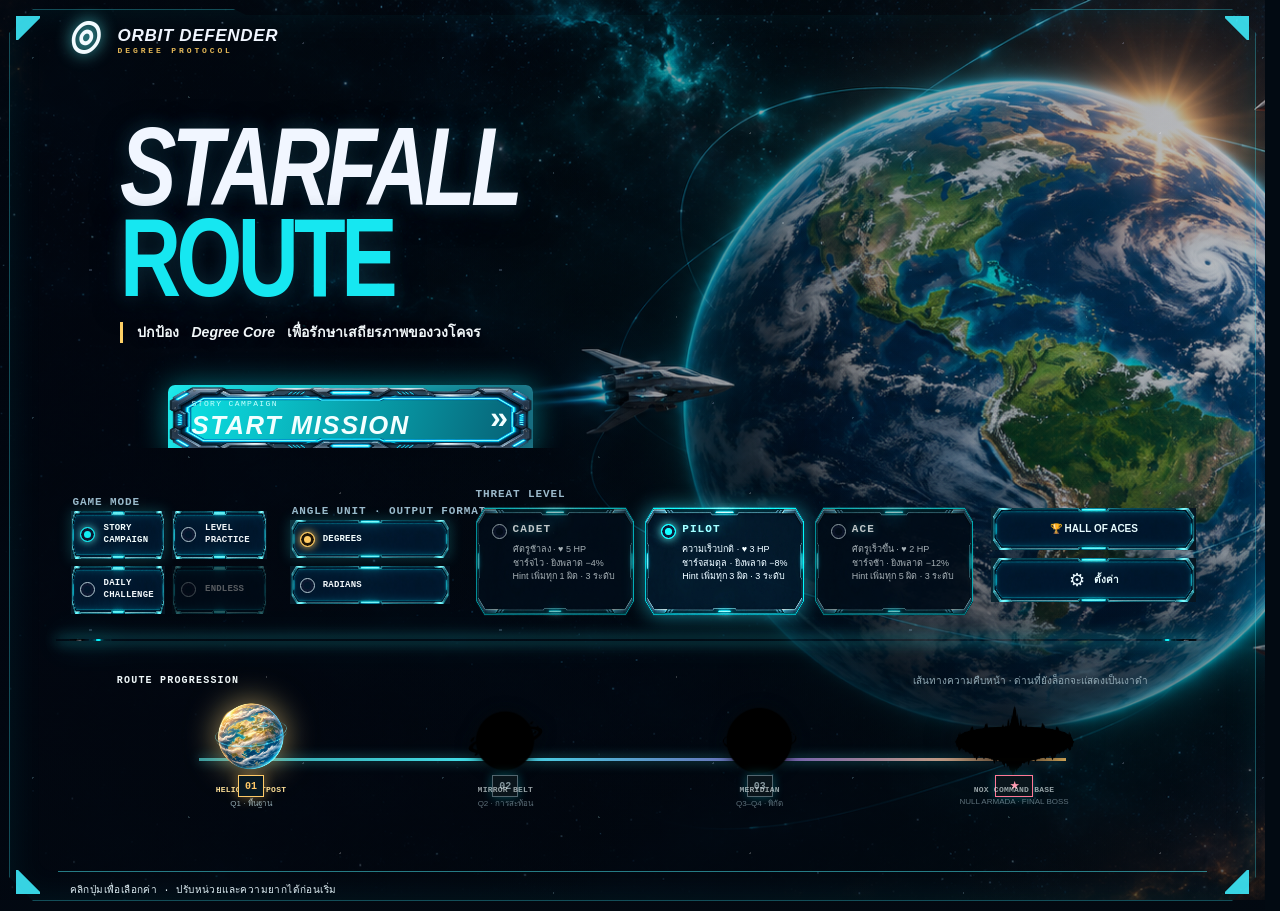
==== commit a91c26ab: "feat: add character dialogue half-body and hologram assets, and update combat targeting mechanics" ====
--- a/game.html
+++ b/game.html
@@ -17,6 +17,8 @@
   <main id="game" class="game-shell">
     <canvas id="arena" aria-label="สนามรบ Orbit Defender"></canvas>
     <div class="vignette"></div>
+    <section class="target-banner" id="target-banner" hidden aria-live="polite" aria-label="โจทย์เป้าหมายปัจจุบัน"><small id="aim-status">ANGLE CANNON · SELECT AN ANGLE TO FIRE</small><b id="target-prompt"></b></section>
+    <nav class="field-camera-controls" id="field-camera-controls" hidden aria-label="ควบคุมมุมมองสนาม"><button id="camera-zoom-out" type="button" aria-label="ซูมออก">−</button><output id="camera-zoom-level">100%</output><button id="camera-zoom-in" type="button" aria-label="ซูมเข้า">+</button><button id="camera-reset" type="button" aria-label="จัดสนามกลับกึ่งกลาง">⌖</button><small>Alt + ลาก · เลื่อนสนาม</small></nav>
     <header class="hud-top">
       <div class="brand-lockup"><span class="sigil">◎</span><div><b>ORBIT DEFENDER</b><small>DEGREE PROTOCOL</small></div></div>
       <div class="mission-readout"><span class="live-dot"></span><span id="stage-name">ACADEMY</span><i>/</i><span id="stage-phase">SYSTEM READY</span><i>/</i><span id="difficulty-label">PILOT</span></div>
@@ -78,7 +80,7 @@
     </aside>
     <div class="center-reticle" aria-hidden="true"><i></i><b></b></div>
     <div class="toast" id="toast"></div>
-    <div class="weapon-rack" id="weapon-rack" aria-label="แถบเลือกอาวุธสองชนิด"><div class="weapon-strip angle-strip"><b>ANGLE<br>CANNON</b><div class="weapon-cards" id="angle-weapons"></div><span class="weapon-control-hint" title="เลื่อนลูกกลิ้งเพื่อเล็งตามลำดับมุม">↕ ลูกกลิ้ง</span></div><div class="weapon-strip value-strip"><b>VALUE<br>CANNON</b><div class="weapon-cards" id="value-weapons"></div></div></div>
+    <div class="weapon-rack" id="weapon-rack" aria-label="แถบเลือกอาวุธสองชนิด"><div class="weapon-strip angle-strip"><b>ANGLE<br>CANNON</b><div class="weapon-cards" id="angle-weapons"></div><span class="weapon-control-hint" title="เลื่อนลูกกลิ้งหรือลากเพื่อเลือกมุม แล้วคลิกปุ่มมุมเพื่อยิง">↕ ล้อเมาส์ · ลากเลือก · คลิกมุมยิง</span></div><div class="weapon-strip value-strip"><b>VALUE<br>CANNON</b><div class="weapon-cards" id="value-weapons"></div></div></div>
     <aside id="travel-hud" class="travel-hud" hidden aria-live="polite">
       <div><small>DEEP-SPACE INTERCEPT</small><b id="travel-clock">00:28</b></div>
       <div><small>AMMO</small><b id="travel-ammo">8 / 8</b></div>
@@ -148,6 +150,10 @@
             <article><span class="metric-icon accuracy-icon">⌖</span><small>WEAPON MATCH</small><b id="result-accuracy">0%</b></article>
             <article><span class="metric-icon mini-icon">▣</span><small>MINIGAMES</small><b id="result-minigames">0 / 0</b></article>
           </div>
+          <section class="result-learning" aria-label="ผลการเรียนรู้แยกตามทักษะ">
+            <header><b>ผลการเรียนรู้รายหัวข้อ</b><small>ประเมินจากโจทย์ที่พบและคำตอบในรอบนี้</small></header>
+            <div class="learning-topic-grid" id="learning-topic-grid"></div>
+          </section>
           <div class="result-feedback"><article class="strength-card"><b><span>✓</span> ทำได้ดี</b><p id="result-strength"></p></article><article class="improve-card"><b><span>↗</span> ควรปรับปรุง</b><p id="result-improve"></p></article></div>
         </section>
         <div class="mission-art" id="mission-art" hidden></div>
--- a/style.css
+++ b/style.css
@@ -504,7 +504,7 @@
 .story-dialog{position:fixed;inset:0;z-index:1200;display:grid;place-items:center;padding:clamp(12px,3vw,42px);background:#020611d9;backdrop-filter:blur(8px);cursor:pointer}
 .story-backdrop{position:absolute;inset:0;background:radial-gradient(ellipse at 50% 38%,#163f59a8,transparent 65%),linear-gradient(180deg,#060a17aa,#020611ee)}
 .story-stage{position:relative;isolation:isolate;width:min(100%,1000px);height:min(76dvh,650px);min-height:430px;overflow:hidden;border:1px solid #75eaf288;border-radius:16px;background:#081421;box-shadow:0 26px 90px #000b,0 0 42px #4ceaff20;cursor:default;animation:story-arrive .5s cubic-bezier(.2,.75,.2,1) both}
-.story-art{position:absolute;inset:0;background-color:#07101b;background-image:linear-gradient(180deg,#07101b10 25%,#06111b40 55%,#040a13ed 100%),var(--story-art-image,url("assets/visual-novel-character-trio.png"));background-size:cover;background-position:center 38%;background-repeat:no-repeat;transform:scale(1.015);animation:story-breathe 7s ease-in-out infinite alternate;transition:filter .35s,background-position .45s}
+.story-art{position:absolute;inset:0;background-color:#07101b;background-image:linear-gradient(180deg,#07101b10 25%,#06111b40 55%,#040a13ed 100%),var(--story-art-image,url("assets/space-bg.png"));background-size:cover;background-position:center 38%;background-repeat:no-repeat;transform:scale(1.015);animation:story-breathe 7s ease-in-out infinite alternate;transition:filter .35s,background-position .45s}
 .story-dialog[data-art-type="planet"] .story-art{background-size:100% 100%,auto 82%;background-position:center,right 8% center;background-repeat:no-repeat}
 .story-dialog[data-art-type="panel"] .story-art{background-size:100% 100%,200% 200%;background-position:center,100% 100%;background-repeat:no-repeat}
 .story-dialog[data-speaker="pilot"] .story-art{background-position:43% 38%;filter:saturate(1.06)}
@@ -537,8 +537,8 @@
 
 /* Original generated portraits: the current speaker brightens while the others recede. */
 .story-cast{inset:auto 4% 31%;height:54%;display:flex;align-items:stretch;justify-content:space-between;gap:1.5%;}
-.story-portrait{position:relative;flex:1 1 0;min-width:0;height:100%;background-image:url("assets/visual-novel-character-trio.png");background-size:300% 100%;background-repeat:no-repeat;background-position:0% center;opacity:.34;filter:brightness(.58) saturate(.72);transform:translateY(9px) scale(.97);transition:opacity .4s,filter .4s,transform .4s;mask-image:linear-gradient(180deg,#000 0%,#000 72%,transparent 100%);}
-.story-portrait.ai{background-position:50% center}.story-portrait.overlord{background-position:100% center}
+.story-portrait{position:relative;flex:1 1 0;min-width:0;height:100%;background-image:url("assets/character-nova-dialogue-halfbody.png");background-size:auto 100%;background-repeat:no-repeat;background-position:center bottom;opacity:.34;filter:brightness(.58) saturate(.72);transform:translateY(9px) scale(.97);transition:opacity .4s,filter .4s,transform .4s;mask-image:linear-gradient(180deg,#000 0%,#000 86%,transparent 100%);}
+.story-portrait.ai{background-image:url("assets/character-astra-dialogue-halfbody.png");background-position:center bottom}.story-portrait.overlord{background-image:url("assets/character-nox-dialogue-halfbody-left.png");background-position:center bottom}
 .story-portrait span{position:absolute;left:50%;bottom:6px;transform:translateX(-50%);padding:5px 7px;border:1px solid #8eeeff40;background:#06131ddd;color:#c2dce2;font:700 8px/1 var(--mono);letter-spacing:.1em;white-space:nowrap;transition:color .35s,border-color .35s,box-shadow .35s;}
 .story-dialog[data-speaker="pilot"] .story-portrait.pilot,.story-dialog[data-speaker="ai"] .story-portrait.ai{opacity:1;filter:brightness(1.12) saturate(1.08);transform:translateY(0) scale(1.015);}
 .story-dialog[data-speaker="overlord"] .story-portrait.overlord{opacity:1;filter:brightness(1.13) saturate(1.18);transform:translateY(0) scale(1.025);animation:story-threat 1.3s ease-in-out infinite alternate;}
@@ -548,8 +548,8 @@
 @media(prefers-reduced-motion:reduce){.story-stage,.story-art,.story-actor{animation:none!important;transition:none!important}}
 html.reduce-motion *,html.reduce-motion *:before,html.reduce-motion *:after{scroll-behavior:auto!important;animation-duration:.01ms!important;animation-iteration-count:1!important;transition-duration:.01ms!important}
 .story-art{filter:brightness(.72)!important}
-.story-portrait{flex:0 0 auto;width:auto;aspect-ratio:2/3;background-size:auto 100%}
-@media(max-width:620px){.story-cast{inset:auto 0 44%;height:35%;justify-content:center}.story-portrait{display:none;height:100%;width:auto;aspect-ratio:2/3}.story-dialog[data-speaker="pilot"] .story-portrait.pilot,.story-dialog[data-speaker="ai"] .story-portrait.ai,.story-dialog[data-speaker="overlord"] .story-portrait.overlord{display:block;flex:0 0 auto}}
+.story-portrait,.story-portrait.ai,.story-portrait.overlord{flex:0 0 auto;width:auto;aspect-ratio:1/1;background-size:auto 88%;background-position:center bottom}
+@media(max-width:620px){.story-cast{inset:auto 0 44%;height:35%;justify-content:center}.story-portrait{display:none;height:100%;width:auto;aspect-ratio:1/1;background-size:auto 88%}.story-dialog[data-speaker="pilot"] .story-portrait.pilot,.story-dialog[data-speaker="ai"] .story-portrait.ai,.story-dialog[data-speaker="overlord"] .story-portrait.overlord{display:block;flex:0 0 auto}}
 .story-backdrop{inset:-20px;background:linear-gradient(180deg,#06132684,#020611b8),url("assets/space-bg.png") center/cover no-repeat;filter:blur(10px) saturate(.82);transform:scale(1.04);opacity:.96}
 .story-dialog[data-speaker="narration"] .story-portrait{opacity:.16;filter:brightness(.42) saturate(.5);transform:translateY(8px) scale(.97)}
 .story-portrait{visibility:hidden;opacity:0;transform:translateY(24px) scale(.94)}
@@ -558,8 +558,8 @@
 .story-dialog[data-speaker="narration"][data-seen-pilot="true"] .story-portrait.pilot,.story-dialog[data-speaker="narration"][data-seen-ai="true"] .story-portrait.ai,.story-dialog[data-speaker="narration"][data-seen-overlord="true"] .story-portrait.overlord{opacity:.16;filter:brightness(.42) saturate(.5)}
 .story-dialog[data-speaker="pilot"] .story-art,.story-dialog[data-speaker="ai"] .story-art,.story-dialog[data-speaker="overlord"] .story-art{filter:blur(5px) brightness(.72)!important}
 .story-portrait span{display:none}
-.story-portrait.overlord{position:relative;background-image:none}
-.story-portrait.overlord::before{content:"";position:absolute;inset:0;background-image:url("assets/visual-novel-character-trio.png");background-size:auto 100%;background-position:100% center;background-repeat:no-repeat;transform:scaleX(-1)}
+.story-portrait.overlord{position:relative}
+.story-portrait.overlord::before{content:none}
 .story-dialog[data-speaker="overlord"] .story-portrait.overlord{transform:translateY(0) scale(1.025)}
 
 /* Flight brief and learning flow */
@@ -641,7 +641,7 @@
 .brief-box.is-academy::before{background:linear-gradient(90deg,#03101b28,#03101bb8 31%,#041421f2 52%,#061522f5);filter:none}
 .brief-box.is-academy>.academy-astra{position:absolute;z-index:2;left:clamp(18px,3vw,48px);bottom:clamp(22px,5vh,58px);width:26%;max-width:350px;display:flex;flex-direction:column;align-items:flex-start;gap:10px;pointer-events:none}
 .brief-box.is-academy>.academy-astra[hidden]{display:none}
-.academy-astra-portrait{width:clamp(260px,34vw,480px);height:min(70vh,650px);background:url("assets/visual-novel-character-trio.png") 50% center/auto 100% no-repeat;filter:drop-shadow(0 8px 22px #00d9ff4d);mask-image:linear-gradient(#000 0%,#000 84%,transparent 100%);animation:astra-idle 3.2s ease-in-out infinite}
+.academy-astra-portrait{width:clamp(260px,34vw,480px);height:min(70vh,650px);background:url("assets/character-astra-hologram.png") center bottom/auto 100% no-repeat;filter:none;mask-image:linear-gradient(#000 0%,#000 84%,transparent 100%);animation:astra-idle 3.2s ease-in-out infinite}
 .academy-astra>div:last-child{padding:10px 12px;border:1px solid #47def276;border-left:3px solid #ffd27b;background:#061522e8;box-shadow:0 8px 28px #0008}
 .academy-astra small{font:700 8px var(--mono);letter-spacing:.12em;color:#75f1e7}
 .academy-astra p{margin:5px 0 0;color:#e6f4f8;font:12px/1.65 var(--sans)}
@@ -1051,3 +1051,79 @@
 .boss-health-panel .progress-track{height:10px;margin-top:7px;border:1px solid #ff718088;background:#270c18;box-shadow:inset 0 0 7px #000}
 .boss-health-panel .progress-track i{background:linear-gradient(90deg,#ff264d,#ff8a72);box-shadow:0 0 13px #ff3b5c;transition:width .35s ease}
 
+/* User-testing refinements: keep combat information out of the main play lane. */
+#arena{touch-action:none}
+.game-shell:not(.mission-complete) .mission-panel{top:82px;left:14px;width:190px;padding:9px 11px;border-radius:5px;clip-path:none;background:#071522c9;backdrop-filter:blur(3px)}
+.game-shell:not(.mission-complete) .mission-panel .panel-heading,.game-shell:not(.mission-complete) .mission-panel .mission-kicker,.game-shell:not(.mission-complete) .mission-panel h1,.game-shell:not(.mission-complete) .mission-panel p,.game-shell:not(.mission-complete) .mission-panel .panel-rule,.game-shell:not(.mission-complete) .mission-panel .mission-objective,.game-shell:not(.mission-complete) .mission-panel .combo-readout{display:none!important}
+.game-shell:not(.mission-complete) .mission-panel .wave-line{margin-top:0;font-size:9px}
+.game-shell:not(.mission-complete) .mission-panel .progress-track{margin-top:5px}
+@media(max-width:650px){.game-shell:not(.mission-complete) .mission-panel{top:66px;left:8px;width:min(150px,42vw);padding:7px 8px}.game-shell:not(.mission-complete) .mission-panel .wave-line{font-size:7px}}
+
+/* Separate the controls rail from the orbital playfield. */
+.game-shell:not(.traveling):not(.mission-complete) .mission-panel{top:82px;left:12px;width:210px;padding:8px 10px;background:#071522f2;backdrop-filter:none}
+.game-shell:not(.traveling):not(.mission-complete) .weapon-rack{top:137px;right:auto;bottom:12px;left:12px;transform:none;width:210px;max-width:calc(100vw - 24px);max-height:none;overflow-x:hidden;overflow-y:auto;flex-direction:column;align-items:stretch;justify-content:flex-start;gap:7px;padding:8px;background:#071522f5;backdrop-filter:none;scrollbar-width:thin;scrollbar-color:#3a9eb2 #071522}
+.game-shell:not(.traveling):not(.mission-complete) .weapon-strip{display:flex;flex-direction:column;align-items:stretch;gap:4px;min-height:0}
+.game-shell:not(.traveling):not(.mission-complete) .weapon-strip>b{width:auto;min-height:18px;padding:2px 0;border-right:0;border-bottom:1px solid #70b4c333;text-align:left;font-size:8px}
+.game-shell:not(.traveling):not(.mission-complete) .weapon-strip.angle-strip .weapon-cards{display:flex;flex-direction:column;gap:3px;min-width:0;overflow:visible}
+.game-shell:not(.traveling):not(.mission-complete) .weapon-rack .quadrant-group{gap:2px;padding:3px 1px;border-left:0;border-top:1px solid #70b4c322}
+.game-shell:not(.traveling):not(.mission-complete) .weapon-rack .quadrant-group>small{text-align:left;font-size:7px}
+.game-shell:not(.traveling):not(.mission-complete) .weapon-rack .quadrant-weapons{display:grid;grid-template-columns:repeat(3,minmax(0,1fr));gap:4px;min-height:0}
+.game-shell:not(.traveling):not(.mission-complete) .weapon-rack .weapon-card{width:100%;min-width:0;height:34px;flex:none;padding:2px}
+.game-shell:not(.traveling):not(.mission-complete) .weapon-rack .value-unified .quadrant-weapons{grid-template-columns:repeat(2,minmax(0,1fr));align-items:stretch}
+.game-shell:not(.traveling):not(.mission-complete) .weapon-rack .value-key-slot{min-width:0}
+.game-shell:not(.traveling):not(.mission-complete) .weapon-rack .value-unified .weapon-card{width:100%;min-width:0}
+.game-shell:not(.traveling):not(.mission-complete) .weapon-rack .weapon-control-hint{white-space:normal;font-size:8px;text-align:center}
+.target-banner{position:absolute;z-index:3;top:84px;left:calc((min(100vw - 80px,236px) + 100vw)/2);transform:translateX(-50%);display:grid;gap:5px;width:min(520px,calc(100vw - 280px));min-height:48px;padding:8px 14px;border:1px solid #52dff088;border-radius:5px;background:#061522ec;box-shadow:0 8px 22px #0008,0 0 15px #25d9ec20;text-align:center;pointer-events:none}
+#target-banner{display:none!important}
+.target-banner[hidden],.field-camera-controls[hidden]{display:none}
+.target-banner small{color:#83e9f0;font:700 8px/1.2 Consolas,monospace;letter-spacing:.12em}
+.target-banner b{color:#f3fbff;font:700 13px/1.35 Consolas,monospace;overflow-wrap:anywhere}
+.field-camera-controls{position:absolute;z-index:3;right:16px;bottom:16px;display:flex;align-items:center;gap:6px;padding:7px 9px;border:1px solid #55dced88;border-radius:5px;background:#061522ed;box-shadow:0 8px 22px #0008;color:#bfeaf0}
+.field-camera-controls button{display:grid;place-items:center;flex:0 0 34px;width:34px;min-width:34px;max-width:34px;height:30px;min-height:30px;padding:0;border:0;border-radius:0;background-color:transparent!important;background-image:url("assets/ui-button-small.png")!important;background-size:100% 180%!important;background-position:center!important;background-repeat:no-repeat!important;color:#e8fcff;font:700 16px/1 Consolas,monospace;cursor:pointer}
+.field-camera-controls button:hover{filter:brightness(1.2);box-shadow:0 0 12px #39ddeb55}
+.field-camera-controls output{min-width:42px;text-align:center;color:#ffe099;font:700 9px Consolas,monospace}
+.field-camera-controls small{margin-left:4px;color:#9bbbc5;font:8px Consolas,monospace;white-space:nowrap}
+@media(max-width:650px){.game-shell:not(.traveling):not(.mission-complete) .mission-panel{top:66px;left:8px;width:min(210px,calc(100vw - 24px));padding:7px 8px}.game-shell:not(.traveling):not(.mission-complete) .weapon-rack{top:117px;bottom:8px;left:8px;width:min(210px,calc(100vw - 24px));max-width:none;padding:6px}.game-shell:not(.traveling):not(.mission-complete) .weapon-rack .weapon-card{height:30px}}
+.is-camera-panning #arena{cursor:grabbing}
+@media(max-width:650px){.target-banner{top:68px;left:calc((min(100vw - 60px,220px) + 100vw)/2);width:min(420px,calc(100vw - 250px));padding:6px 8px}.target-banner small{font-size:6px}.target-banner b{font-size:9px}.field-camera-controls{right:8px;bottom:8px;gap:4px;padding:5px}.field-camera-controls small{display:none}.field-camera-controls button{flex-basis:30px;width:30px;min-width:30px;max-width:30px;height:28px;min-height:28px}}
+
+/* Keep the full Astra lesson portrait inside its frame at every viewport size. */
+#overlay.academy-screen .academy-astra-portrait{background-size:contain!important;background-position:center bottom!important}
+
+/* Detailed learning outcomes in the post-flight report. */
+.brief-box.has-results{width:min(1120px,calc(100vw - 48px));overflow-y:auto}
+.brief-box.has-results .result-visual{height:auto;min-height:540px;padding:20px 24px;grid-template-columns:minmax(190px,28%) minmax(0,1fr);grid-template-rows:auto auto auto auto;align-items:stretch;column-gap:20px;row-gap:12px}
+.brief-box.has-results .result-hero{grid-column:2;grid-row:1}
+.brief-box.has-results .result-hero small{font-size:10px}
+.brief-box.has-results .result-hero b{font-size:clamp(16px,1.8vw,22px)}
+.brief-box.has-results .result-hero span{font-size:12px}
+.brief-box.has-results .result-visual::before{left:4%;top:7%;width:23%;transform:none}
+.brief-box.has-results .result-hero img{left:4%;top:9%;width:23%;height:auto;max-height:31%;transform:none}
+.brief-box.has-results .result-metrics{grid-column:2;grid-row:2}
+.brief-box.has-results .result-metrics article{gap:7px;padding:11px 8px}
+.brief-box.has-results .metric-icon{width:30px;height:30px;font-size:16px}
+.brief-box.has-results .result-metrics small{font-size:8px}
+.brief-box.has-results .result-metrics article>b{font-size:15px}
+.brief-box.has-results .result-learning{grid-column:1/-1;grid-row:3;min-width:0;display:grid;gap:8px;padding-top:9px;border-top:1px solid #48d8e344}
+.result-learning>header{display:flex;align-items:baseline;justify-content:space-between;gap:8px}
+.result-learning>header b{color:#b5f9f4;font:700 14px var(--sans)}
+.result-learning>header small{color:#8caeba;font:10px var(--sans)}
+.learning-topic-grid{display:grid;grid-template-columns:repeat(3,minmax(0,1fr));gap:7px}
+.learning-topic{min-width:0;min-height:124px;padding:10px 12px;border:1px solid #43d6e345;background:linear-gradient(145deg,#0b2535ed,#071522ed);display:flex;flex-direction:column;gap:5px}
+.learning-topic.good{border-color:#3fd58f66}.learning-topic.developing{border-color:#52c9d966}.learning-topic.improve{border-color:#f0b65088}.learning-topic.low{border-color:#7293a055}
+.learning-topic>header{display:flex;align-items:flex-start;justify-content:space-between;gap:4px}
+.learning-topic>header b{color:#e7f8fb;font:700 11px/1.35 var(--sans)}
+.learning-topic>header span{flex:none;color:#85e9c0;font:700 9px/1.3 var(--sans)}
+.learning-topic.developing>header span{color:#7eeafa}.learning-topic.improve>header span{color:#ffd27b}.learning-topic.low>header span{color:#9cb5c0}
+.learning-topic-result{display:flex;align-items:baseline;gap:7px}
+.learning-topic-result strong{color:#f1fbff;font:700 18px var(--mono)}
+.learning-topic-result small{color:#a6c2cc;font:10px var(--sans)}
+.learning-topic-meter{height:4px;background:#07101a;border:1px solid #294251}
+.learning-topic-meter i{display:block;height:100%;background:linear-gradient(90deg,#28aebf,#78f0cb)}
+.learning-topic.improve .learning-topic-meter i{background:linear-gradient(90deg,#c07a2d,#ffd27b)}
+.learning-topic>p,.learning-topic-note{margin:0;color:#aec5ce;font:10px/1.4 var(--sans)}
+.quadrant-breakdown{display:grid;grid-template-columns:repeat(4,minmax(0,1fr));gap:3px;margin-top:auto}
+.quadrant-breakdown>span{display:grid;grid-template-columns:auto 1fr;align-items:center;gap:2px 4px;padding:4px;border:1px solid #3d637355;color:#a6c7d0;font:9px var(--mono)}
+.quadrant-breakdown>span>b{text-align:right;color:#83e9c0}.quadrant-breakdown>span>small{grid-column:1/-1;color:#829eaa;font:8px var(--sans)}
+.brief-box.has-results .result-feedback{grid-column:1/-1;grid-row:4}
+@media(max-width:650px){.brief-box.has-results{width:calc(100vw - 20px);max-height:calc(100dvh - 12px);padding:10px;overflow-y:auto}.brief-box.has-results .result-visual{min-height:0;padding:10px 9px;grid-template-columns:minmax(0,1fr);grid-template-rows:auto auto auto auto;gap:8px}.brief-box.has-results .result-visual::before{left:1%;top:1%;width:23%}.brief-box.has-results .result-hero{grid-column:1;grid-row:1;min-height:58px;padding-left:26%}.brief-box.has-results .result-hero img{left:1%;top:0;width:23%;height:auto;max-height:17%;transform:none}.brief-box.has-results .result-metrics{grid-column:1;grid-row:2}.brief-box.has-results .result-learning{grid-column:1;grid-row:3}.result-learning>header{align-items:flex-start;flex-direction:column;gap:2px}.learning-topic-grid{grid-template-columns:repeat(2,minmax(0,1fr));gap:5px}.learning-topic{min-height:116px;padding:6px}.learning-topic>header b{font-size:8px}.learning-topic>header span{font-size:6px}.learning-topic>p,.learning-topic-note{font-size:7px}.brief-box.has-results .result-feedback{grid-column:1;grid-row:4}}
--- a/assets/orbit-interface.css
+++ b/assets/orbit-interface.css
@@ -444,3 +444,49 @@
 .brief-box.has-results .launch-button { background: url("ui-button-small.png") center / 100% 100% no-repeat !important; background-size:100% 100% !important; border: 0 !important; box-shadow: none !important; }
 .brief-box.has-results { overflow-x: hidden !important; overflow-y: hidden !important; }
 .start-overlay:has(.brief-box.has-results) { overflow: hidden !important; }
+
+/* Match the story card treatment used by the minigame narrative screens. */
+.story-dialogue {
+  display: grid !important;
+  grid-template-columns: 84px minmax(0, 1fr) !important;
+  grid-template-rows: auto 1fr auto !important;
+  min-height: 170px !important;
+  padding: 18px 24px !important;
+  border: 1px solid #5ed8e8 !important;
+  border-radius: 0 !important;
+  background: #081522ed !important;
+  box-shadow: none !important;
+}
+.story-dialogue::before {
+  top: 0 !important;
+  bottom: 0 !important;
+  left: 0 !important;
+  width: 3px !important;
+  height: auto !important;
+  background: #ffc64d !important;
+  box-shadow: none !important;
+}
+.story-speaker-row { grid-column: 2; grid-row: 1; display: grid !important; gap: 4px !important; align-content: start; }
+.story-speaker-mark {
+  position: absolute;
+  left: 18px;
+  top: 50%;
+  display: grid;
+  place-items: center;
+  width: 62px;
+  height: 60px;
+  transform: translateY(-50%);
+  border-right: 1px solid #49e8f77a;
+}
+.story-speaker-row > small { order: 0; margin-left: 0 !important; color: #ffc64d !important; font: 800 9px var(--mono) !important; letter-spacing: .14em !important; }
+.story-speaker-row > b { order: 1; color: #f1fbff !important; font: 800 clamp(18px, 2vw, 25px)/1.25 var(--sans) !important; letter-spacing: 0 !important; }
+#story-line { grid-column: 2; grid-row: 2; min-height: 0 !important; margin: 7px 0 10px !important; font-size: clamp(14px, 1.15vw, 18px) !important; line-height: 1.55 !important; }
+.story-dialog #story-next { grid-column: 2; grid-row: 3; justify-self: end; }
+@media (max-width: 650px) {
+  .story-dialogue { grid-template-columns: 43px minmax(0, 1fr) !important; min-height: 170px !important; padding: 12px !important; }
+  .story-speaker-mark { left: 10px; width: 32px; height: 44px; font-size: 15px; }
+  .story-speaker-row > small { font-size: 6px !important; }
+  .story-speaker-row > b { font-size: 15px !important; }
+  #story-line { font-size: 13px !important; line-height: 1.6 !important; }
+  .story-tools { bottom: calc(12px + 182px + 12px); }
+}
